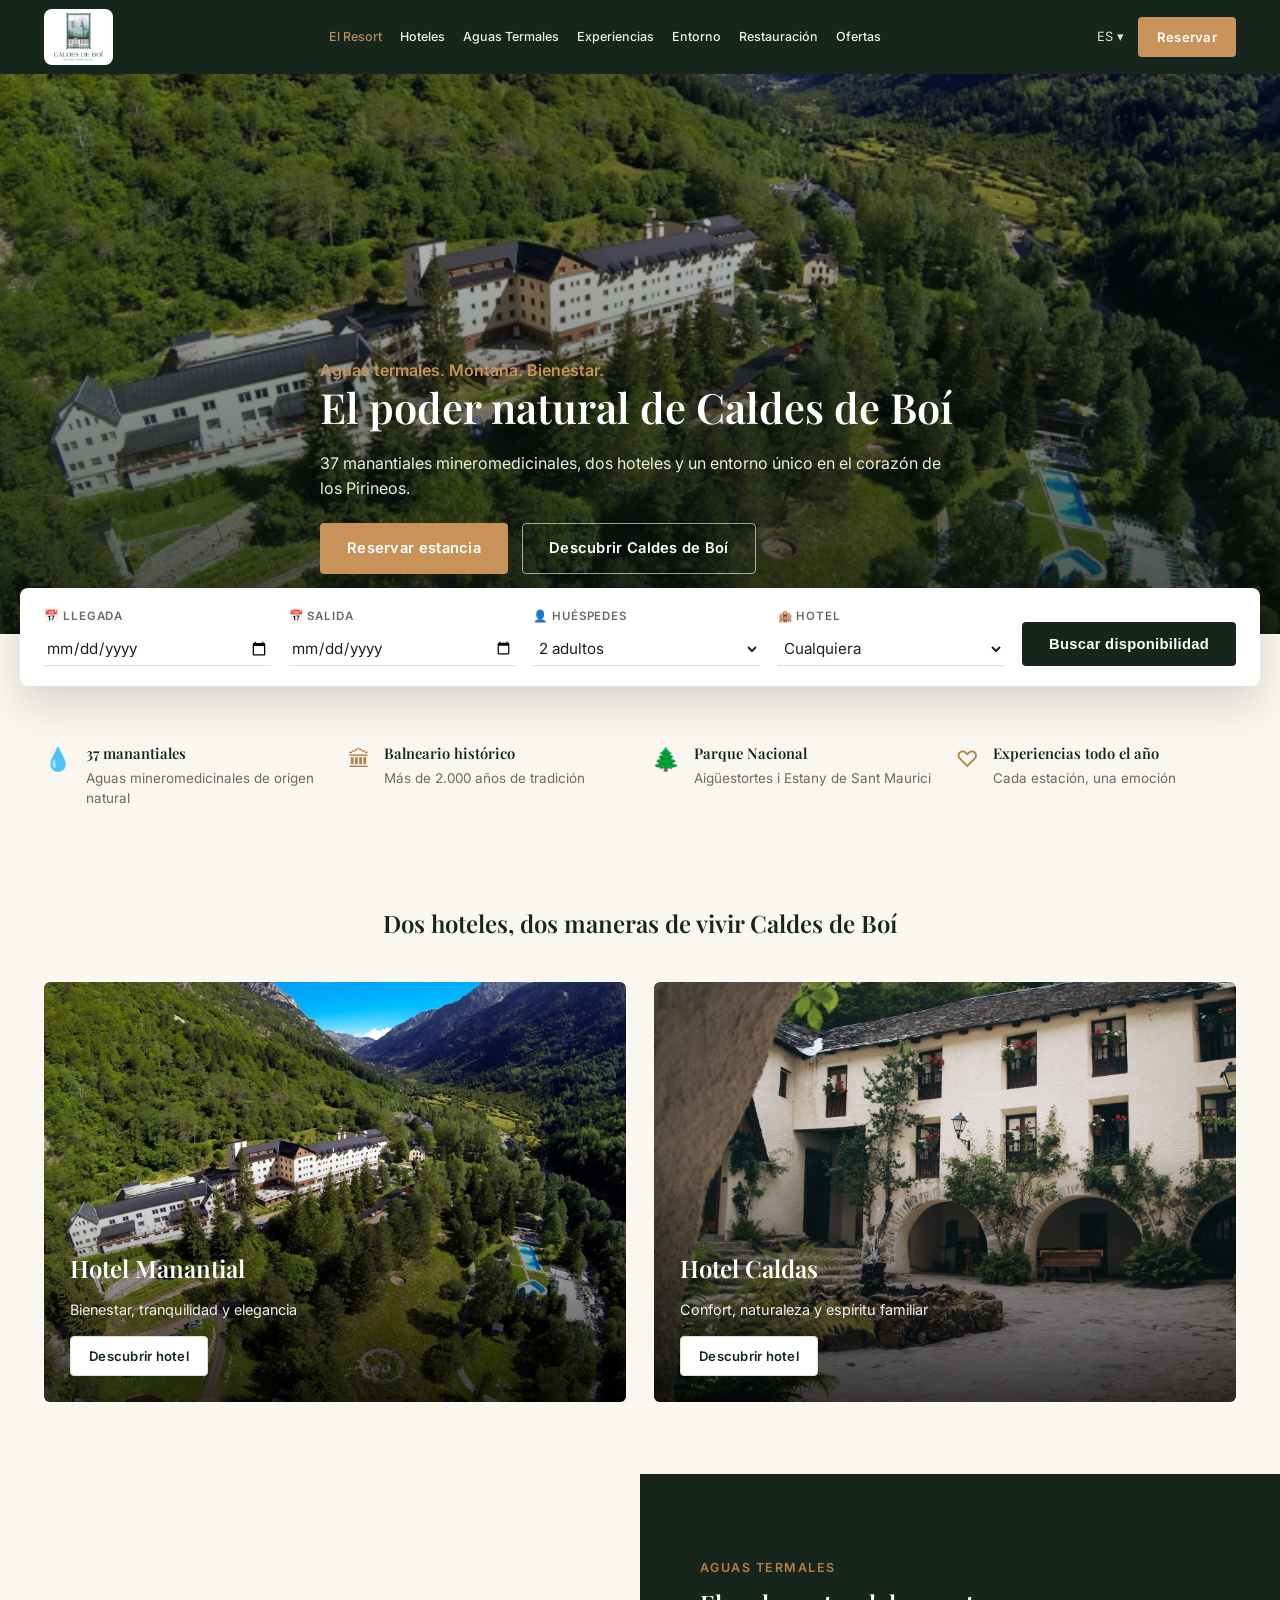
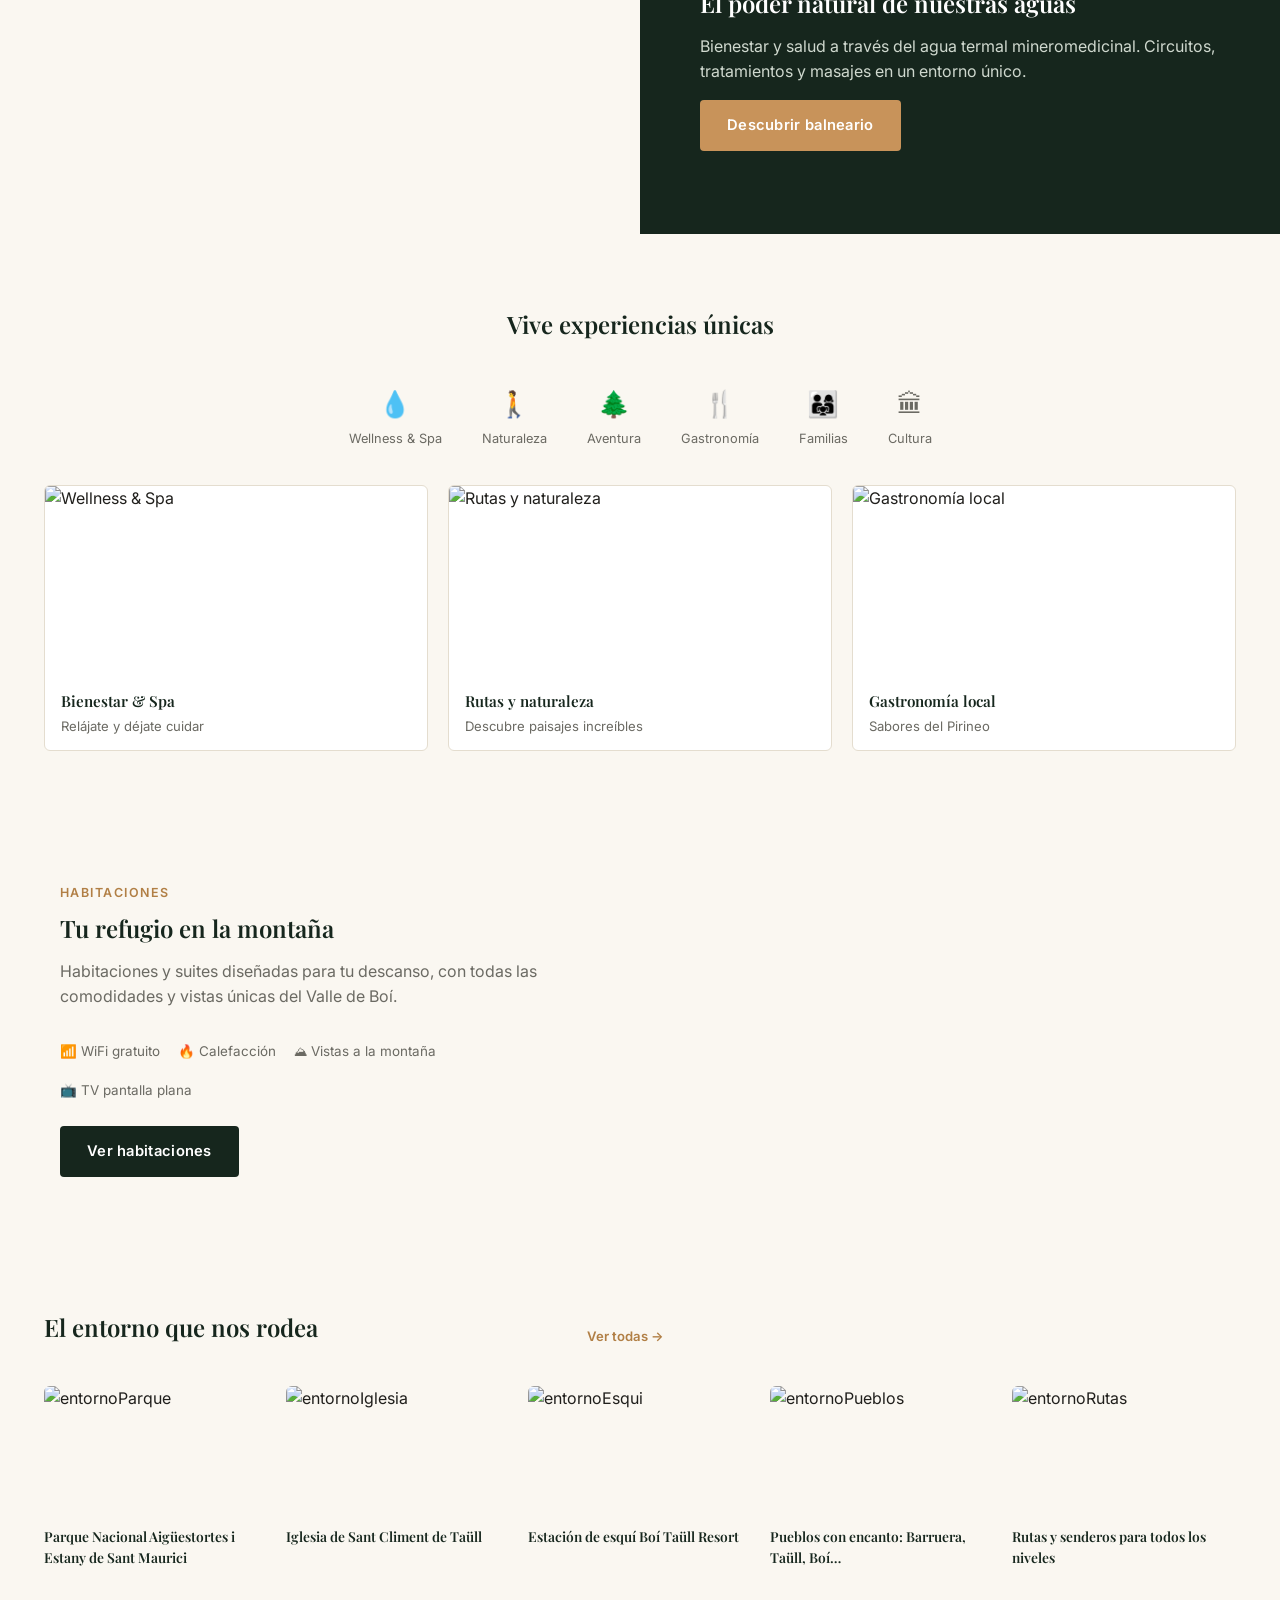
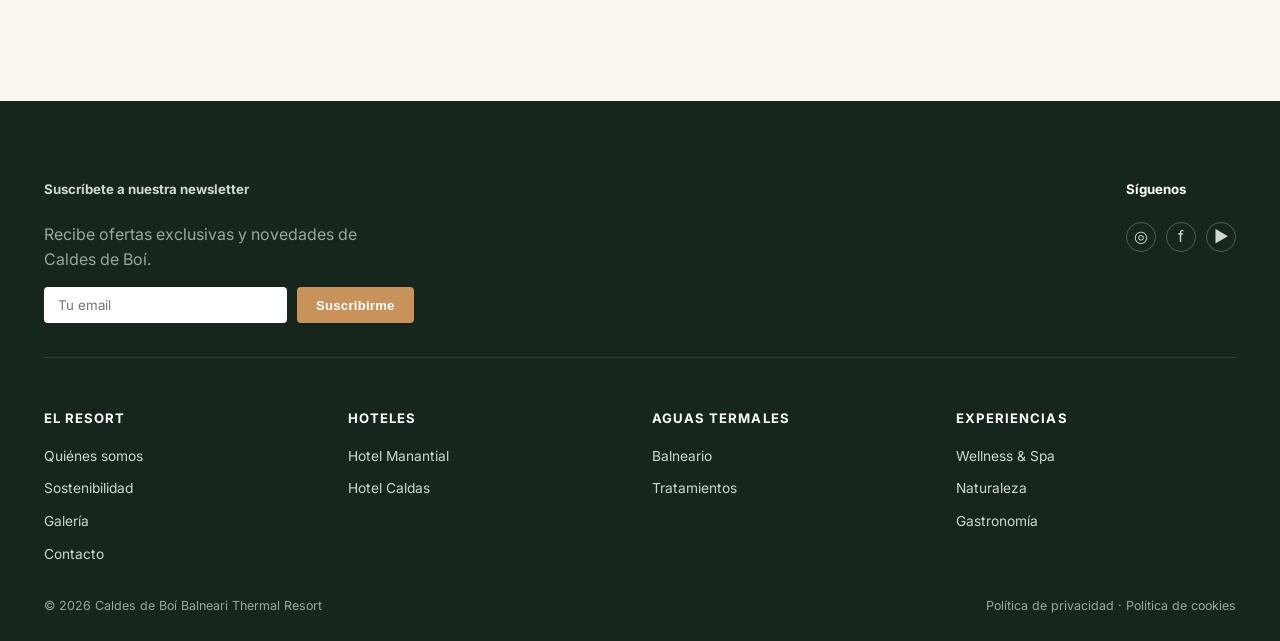
==== index.html @ 14e4ef2e "Prototipo web Caldes de Boi: hoteles, balneario, restauracion, entorno" ====
<!DOCTYPE html>
<html lang="es">
<head>
<meta charset="UTF-8" />
<meta name="viewport" content="width=device-width, initial-scale=1.0" />
<title>Caldes de Boí · Balneari Thermal Resort</title>
<link rel="stylesheet" href="css/style.css" />
</head>
<body data-page="home">

<header class="site-header" id="site-header"></header>

<section class="hero" data-img-key="heroHome">
  <div class="container hero-inner">
    <span class="lede">Aguas termales. Montaña. Bienestar.</span>
    <h1>El poder natural de Caldes de Boí</h1>
    <p class="desc">37 manantiales mineromedicinales, dos hoteles y un entorno único en el corazón de los Pirineos.</p>
    <div class="hero-cta">
      <a href="#" class="btn btn-primary" data-scroll-booking>Reservar estancia</a>
      <a href="index.html#hoteles" class="btn btn-outline">Descubrir Caldes de Boí</a>
    </div>
  </div>
</section>

<form class="booking-widget container">
  <div class="bw-field">
    <label>📅 Llegada</label>
    <input type="date" name="checkin" />
  </div>
  <div class="bw-field">
    <label>📅 Salida</label>
    <input type="date" name="checkout" />
  </div>
  <div class="bw-field">
    <label>👤 Huéspedes</label>
    <select name="guests">
      <option>1 adulto</option>
      <option selected>2 adultos</option>
      <option>2 adultos, 1 niño</option>
      <option>2 adultos, 2 niños</option>
      <option>4 adultos</option>
    </select>
  </div>
  <div class="bw-field">
    <label>🏨 Hotel</label>
    <select name="hotel">
      <option value="any">Cualquiera</option>
      <option value="manantial">Hotel Manantial</option>
      <option value="caldas">Hotel Caldas</option>
    </select>
  </div>
  <div class="bw-submit">
    <button type="submit" class="btn btn-dark">Buscar disponibilidad</button>
  </div>
</form>

<section class="container">
  <div class="feature-strip">
    <div class="feature-item">
      <span class="icon">💧</span>
      <div><h4>37 manantiales</h4><p>Aguas mineromedicinales de origen natural</p></div>
    </div>
    <div class="feature-item">
      <span class="icon">🏛</span>
      <div><h4>Balneario histórico</h4><p>Más de 2.000 años de tradición</p></div>
    </div>
    <div class="feature-item">
      <span class="icon">🌲</span>
      <div><h4>Parque Nacional</h4><p>Aigüestortes i Estany de Sant Maurici</p></div>
    </div>
    <div class="feature-item">
      <span class="icon">♡</span>
      <div><h4>Experiencias todo el año</h4><p>Cada estación, una emoción</p></div>
    </div>
  </div>
</section>

<section class="section" id="hoteles">
  <div class="container">
    <div class="section-head">
      <h2>Dos hoteles, dos maneras de vivir Caldes de Boí</h2>
    </div>
    <div class="grid-2">
      <a href="hotel-manantial.html" class="hotel-card" data-img-key="hotelManantialThumb">
        <div class="body">
          <h3>Hotel Manantial</h3>
          <p>Bienestar, tranquilidad y elegancia</p>
          <span class="btn btn-light btn-sm">Descubrir hotel</span>
        </div>
      </a>
      <a href="hotel-caldas.html" class="hotel-card" data-img-key="hotelCaldasThumb">
        <div class="body">
          <h3>Hotel Caldas</h3>
          <p>Confort, naturaleza y espíritu familiar</p>
          <span class="btn btn-light btn-sm">Descubrir hotel</span>
        </div>
      </a>
    </div>
  </div>
</section>

<section class="split-banner dark">
  <div class="img" data-img-key="spaBanner"></div>
  <div class="copy">
    <span class="eyebrow">Aguas termales</span>
    <h2>El poder natural de nuestras aguas</h2>
    <p>Bienestar y salud a través del agua termal mineromedicinal. Circuitos, tratamientos y masajes en un entorno único.</p>
    <a href="balneario.html" class="btn btn-primary" style="align-self:flex-start;">Descubrir balneario</a>
  </div>
</section>

<section class="section" id="experiencias">
  <div class="container">
    <div class="section-head"><h2>Vive experiencias únicas</h2></div>
    <div class="exp-icons">
      <div class="exp-item"><div class="ic">💧</div>Wellness &amp; Spa</div>
      <div class="exp-item"><div class="ic">🚶</div>Naturaleza</div>
      <div class="exp-item"><div class="ic">🌲</div>Aventura</div>
      <div class="exp-item"><div class="ic">🍴</div>Gastronomía</div>
      <div class="exp-item"><div class="ic">👨‍👩‍👧</div>Familias</div>
      <div class="exp-item"><div class="ic">🏛</div>Cultura</div>
    </div>
    <div class="exp-photos">
      <a class="exp-photo" href="balneario.html">
        <img data-img-key="experienceWellness" alt="Wellness & Spa" />
        <div class="cap"><h4>Bienestar &amp; Spa</h4><p>Relájate y déjate cuidar</p></div>
      </a>
      <a class="exp-photo" href="entorno.html">
        <img data-img-key="experienceNature" alt="Rutas y naturaleza" />
        <div class="cap"><h4>Rutas y naturaleza</h4><p>Descubre paisajes increíbles</p></div>
      </a>
      <a class="exp-photo" href="restauracion.html">
        <img data-img-key="experienceGastronomy" alt="Gastronomía local" />
        <div class="cap"><h4>Gastronomía local</h4><p>Sabores del Pirineo</p></div>
      </a>
    </div>
  </div>
</section>

<section class="split-banner light" style="direction:rtl;">
  <div class="img" data-img-key="roomSuite"></div>
  <div class="copy" style="direction:ltr;">
    <span class="eyebrow">Habitaciones</span>
    <h2>Tu refugio en la montaña</h2>
    <p>Habitaciones y suites diseñadas para tu descanso, con todas las comodidades y vistas únicas del Valle de Boí.</p>
    <div class="room-amenities">
      <span>📶 WiFi gratuito</span>
      <span>🔥 Calefacción</span>
      <span>⛰ Vistas a la montaña</span>
      <span>📺 TV pantalla plana</span>
    </div>
    <a href="hotel-manantial.html" class="btn btn-dark" style="align-self:flex-start;">Ver habitaciones</a>
  </div>
</section>

<section class="section">
  <div class="container">
    <div class="section-head left" style="display:flex;justify-content:space-between;align-items:flex-end;">
      <h2 style="margin:0;">El entorno que nos rodea</h2>
      <a href="entorno.html" style="font-size:.82rem;font-weight:600;color:var(--amber-dark);">Ver todas &rarr;</a>
    </div>
    <div class="entorno-grid">
      <a class="entorno-item" href="entorno.html#parque-nacional">
        <img data-img-key="entornoParque" alt="" />
        <h4>Parque Nacional Aigüestortes i Estany de Sant Maurici</h4>
      </a>
      <a class="entorno-item" href="entorno.html#iglesia-taull">
        <img data-img-key="entornoIglesia" alt="" />
        <h4>Iglesia de Sant Climent de Taüll</h4>
      </a>
      <a class="entorno-item" href="entorno.html#boi-taull-resort">
        <img data-img-key="entornoEsqui" alt="" />
        <h4>Estación de esquí Boí Taüll Resort</h4>
      </a>
      <a class="entorno-item" href="entorno.html#pueblos-con-encanto">
        <img data-img-key="entornoPueblos" alt="" />
        <h4>Pueblos con encanto: Barruera, Taüll, Boí…</h4>
      </a>
      <a class="entorno-item" href="entorno.html#rutas-senderos">
        <img data-img-key="entornoRutas" alt="" />
        <h4>Rutas y senderos para todos los niveles</h4>
      </a>
    </div>
  </div>
</section>

<footer class="site-footer" id="site-footer"></footer>

<script src="js/config.js"></script>
<script src="js/main.js"></script>
</body>
</html>
---- css/style.css ----
@import url('https://fonts.googleapis.com/css2?family=Playfair+Display:wght@500;600;700&family=Inter:wght@400;500;600&display=swap');

:root {
  --green-dark: #16261d;
  --green: #1f3b2c;
  --green-soft: #2c4a37;
  --cream: #f4efe6;
  --cream-soft: #faf7f1;
  --white: #ffffff;
  --amber: #c8935a;
  --amber-dark: #b17f45;
  --text: #201f1c;
  --text-light: #6b6a63;
  --border: #e4ddcf;
  --radius: 4px;
  --maxw: 1240px;
  font-size: 16px;
}

* { box-sizing: border-box; }
html, body { margin: 0; padding: 0; }
body {
  font-family: 'Inter', sans-serif;
  color: var(--text);
  background: var(--cream-soft);
  line-height: 1.55;
}
h1, h2, h3, h4 {
  font-family: 'Playfair Display', serif;
  font-weight: 600;
  margin: 0 0 .5em;
  color: var(--green-dark);
}
p { margin: 0 0 1em; color: var(--text-light); }
a { color: inherit; text-decoration: none; }
img { max-width: 100%; display: block; }
.container { max-width: var(--maxw); margin: 0 auto; padding: 0 24px; }
.section { padding: 72px 0; }
.section-tight { padding: 48px 0; }
.eyebrow {
  text-transform: uppercase;
  letter-spacing: .12em;
  font-size: .78rem;
  font-weight: 600;
  color: var(--amber-dark);
  margin-bottom: .6em;
  display: block;
}
.center { text-align: center; }

/* Buttons */
.btn {
  display: inline-flex;
  align-items: center;
  justify-content: center;
  gap: 8px;
  padding: 13px 26px;
  border-radius: var(--radius);
  font-weight: 600;
  font-size: .92rem;
  border: 1px solid transparent;
  cursor: pointer;
  transition: background .15s ease, color .15s ease, border-color .15s ease;
  letter-spacing: .02em;
}
.btn-primary { background: var(--amber); color: var(--white); }
.btn-primary:hover { background: var(--amber-dark); }
.btn-outline { background: transparent; border-color: rgba(255,255,255,.6); color: var(--white); }
.btn-outline:hover { background: rgba(255,255,255,.12); }
.btn-dark { background: var(--green-dark); color: var(--white); }
.btn-dark:hover { background: var(--green); }
.btn-light { background: var(--white); color: var(--green-dark); border-color: var(--border); }
.btn-light:hover { background: var(--cream); }
.btn-sm { padding: 9px 18px; font-size: .82rem; }

/* Header */
.site-header {
  background: var(--green-dark);
  color: var(--white);
  position: sticky;
  top: 0;
  z-index: 50;
}
.site-header .container {
  display: flex;
  align-items: center;
  justify-content: space-between;
  height: 74px;
}
.brand { display: flex; align-items: center; }
.brand-logo {
  height: 56px; width: auto; display: block;
  background: var(--white); border-radius: 8px; padding: 4px 10px;
}
.main-nav { display: flex; gap: 18px; align-items: center; }
.main-nav a { font-size: .78rem; font-weight: 500; opacity: .92; white-space: nowrap; }
.main-nav a:hover { opacity: 1; }
.nav-lang { display: flex; align-items: center; gap: 4px; font-size: .8rem; opacity: .85; white-space: nowrap; }
.header-actions { display: flex; align-items: center; gap: 14px; }
.nav-toggle { display: none; background: none; border: none; color: var(--white); font-size: 1.4rem; cursor: pointer; }

/* Hero */
.hero {
  position: relative;
  min-height: 560px;
  display: flex;
  align-items: flex-end;
  color: var(--white);
  background-size: cover;
  background-position: center;
}
.hero::after {
  content: "";
  position: absolute; inset: 0;
  background: linear-gradient(180deg, rgba(10,20,14,.15) 0%, rgba(10,20,14,.75) 100%);
}
.hero-video-el { position: absolute; inset: 0; width: 100%; height: 100%; object-fit: cover; }
.hero-inner { position: relative; z-index: 1; padding: 60px 0; max-width: 640px; }
.hero h1 { color: var(--white); font-size: 2.6rem; line-height: 1.15; }
.hero .lede { color: var(--amber); font-weight: 600; margin-bottom: .5em; }
.hero .desc { color: #eee9de; }
.hero-cta { display: flex; gap: 14px; margin-top: 1.4em; flex-wrap: wrap; }

/* Booking widget */
.booking-widget {
  position: relative;
  z-index: 2;
  max-width: var(--maxw);
  margin: -46px auto 0;
  background: var(--white);
  border-radius: 8px;
  box-shadow: 0 18px 40px rgba(0,0,0,.14);
  padding: 20px 24px;
  display: flex;
  gap: 18px;
  flex-wrap: wrap;
  align-items: flex-end;
}
.bw-field { flex: 1 1 150px; min-width: 140px; }
.bw-field label {
  display: flex; align-items: center; gap: 6px;
  font-size: .72rem; text-transform: uppercase; letter-spacing: .08em;
  color: var(--text-light); margin-bottom: 6px; font-weight: 600;
}
.bw-field select, .bw-field input {
  width: 100%; border: none; border-bottom: 1px solid var(--border);
  padding: 6px 2px; font-family: inherit; font-size: .95rem; background: transparent;
  color: var(--text);
}
.bw-field select:focus, .bw-field input:focus { outline: none; border-color: var(--amber); }
.bw-submit { flex: 0 0 auto; }

/* Feature strip */
.feature-strip {
  display: grid; grid-template-columns: repeat(4, 1fr); gap: 24px;
  padding: 56px 0 24px;
}
.feature-item { display: flex; gap: 14px; align-items: flex-start; }
.feature-item .icon { font-size: 1.4rem; color: var(--amber-dark); flex: none; }
.feature-item h4 { font-size: .92rem; margin-bottom: .2em; }
.feature-item p { font-size: .84rem; margin: 0; }

/* Section heading */
.section-head { max-width: 620px; margin: 0 auto 40px; text-align: center; }
.section-head.left { text-align: left; margin: 0 0 40px; }

/* Card grid generic */
.grid-2 { display: grid; grid-template-columns: repeat(2, 1fr); gap: 28px; }
.grid-3 { display: grid; grid-template-columns: repeat(3, 1fr); gap: 24px; }
.grid-5 { display: grid; grid-template-columns: repeat(5, 1fr); gap: 20px; }

/* Hotel card */
.hotel-card {
  position: relative; border-radius: 6px; overflow: hidden; height: 420px;
  color: var(--white); display: flex; flex-direction: column; justify-content: flex-end;
  background-size: cover; background-position: center;
}
.hotel-card::after { content:""; position:absolute; inset:0; background: linear-gradient(180deg, rgba(0,0,0,0) 40%, rgba(0,0,0,.75) 100%); }
.hotel-card .body { position: relative; z-index: 1; padding: 26px; }
.hotel-card h3 { color: var(--white); font-size: 1.5rem; }
.hotel-card p { color: #eee; font-size: .9rem; }

/* Split banner (spa / rooms) */
.split-banner { display: grid; grid-template-columns: 1fr 1fr; align-items: stretch; }
.split-banner .img { background-size: cover; background-position: center; min-height: 360px; }
.split-banner .copy { padding: 60px; display: flex; flex-direction: column; justify-content: center; }
.split-banner.dark .copy { background: var(--green-dark); color: var(--white); }
.split-banner.dark .copy h2, .split-banner.dark .copy p { color: var(--white); }
.split-banner.dark .copy p { color: #cfd8ce; }
.split-banner.dark .amenities { display: flex; flex-wrap: wrap; gap: 14px 22px; margin: 1.2em 0; padding: 0; list-style: none; }
.split-banner.dark .amenities li { font-size: .84rem; color: #e6ebe3; }
.split-banner.light .copy { background: var(--cream-soft); }

/* Experiences */
.exp-icons { display: flex; justify-content: center; gap: 40px; margin-bottom: 36px; flex-wrap: wrap; }
.exp-icons .exp-item { text-align: center; font-size: .8rem; color: var(--text-light); }
.exp-icons .exp-item .ic { font-size: 1.6rem; margin-bottom: 6px; }
.exp-photos { display: grid; grid-template-columns: repeat(3, 1fr); gap: 20px; }
.exp-photo { border-radius: 6px; overflow: hidden; background: var(--white); border: 1px solid var(--border); }
.exp-photo img { height: 190px; width: 100%; object-fit: cover; }
.exp-photo .cap { padding: 14px 16px; }
.exp-photo .cap h4 { font-size: .95rem; margin-bottom: .15em; }
.exp-photo .cap p { font-size: .82rem; margin: 0; }

/* Entorno grid on home */
.entorno-grid { display: grid; grid-template-columns: repeat(5, 1fr); gap: 18px; }
.entorno-item img { height: 130px; width: 100%; object-fit: cover; border-radius: 6px; margin-bottom: 10px; }
.entorno-item h4 { font-size: .86rem; margin: 0; }

/* Footer */
.site-footer { background: var(--green-dark); color: #cfd8ce; padding: 56px 0 26px; margin-top: 60px; }
.footer-top { display: flex; justify-content: space-between; gap: 40px; flex-wrap: wrap; padding-bottom: 34px; border-bottom: 1px solid rgba(255,255,255,.12); margin-bottom: 28px; }
.footer-newsletter form { display: flex; gap: 10px; margin-top: 12px; }
.footer-newsletter input { padding: 10px 14px; border: none; border-radius: var(--radius); min-width: 220px; font-family: inherit; }
.footer-cols { display: grid; grid-template-columns: repeat(4, 1fr); gap: 24px; margin-bottom: 30px; }
.footer-cols h5 { color: var(--white); font-size: .82rem; text-transform: uppercase; letter-spacing: .08em; margin-bottom: 14px; }
.footer-cols ul { list-style: none; margin: 0; padding: 0; display: flex; flex-direction: column; gap: 8px; }
.footer-cols a { font-size: .86rem; color: #cfd8ce; }
.footer-cols a:hover { color: var(--white); }
.footer-bottom { display: flex; justify-content: space-between; font-size: .78rem; color: #9aa79a; flex-wrap: wrap; gap: 10px; }
.social { display: flex; gap: 10px; }
.social a { width: 30px; height: 30px; border: 1px solid rgba(255,255,255,.25); border-radius: 50%; display: flex; align-items: center; justify-content: center; }

/* Inner page hero (smaller) */
.page-hero { min-height: 320px; }
.page-hero h1 { font-size: 2.2rem; }
.breadcrumb { position: relative; z-index: 1; font-size: .8rem; color: #e5e0d3; margin-bottom: 14px; }
.breadcrumb a { text-decoration: underline; }

/* Lists: spa services, restaurants, entorno detail */
.category-block { margin-bottom: 40px; }
.category-block h3 { font-size: 1.05rem; color: var(--amber-dark); border-bottom: 1px solid var(--border); padding-bottom: 10px; margin-bottom: 18px; }
.service-row { display: flex; justify-content: space-between; gap: 20px; padding: 16px 0; border-bottom: 1px dashed var(--border); }
.service-row:last-child { border-bottom: none; }
.service-row .name { font-weight: 600; color: var(--text); }
.service-row .desc { font-size: .86rem; margin: 4px 0 0; max-width: 520px; }
.service-row .duration { flex: none; color: var(--amber-dark); font-weight: 600; font-size: .85rem; white-space: nowrap; }

.restaurant-card { border: 1px solid var(--border); border-radius: 6px; overflow: hidden; background: var(--white); display: flex; flex-direction: column; }
.restaurant-card img { height: 200px; width: 100%; object-fit: cover; }
.restaurant-card .body { padding: 20px; flex: 1; display: flex; flex-direction: column; }
.restaurant-card h3 { font-size: 1.15rem; }
.restaurant-card .tag { font-size: .78rem; color: var(--amber-dark); font-weight: 600; text-transform: uppercase; letter-spacing: .04em; margin-bottom: 8px; }
.restaurant-card .btn { margin-top: auto; align-self: flex-start; }

.menu-section { margin-bottom: 34px; }
.menu-section h3 { border-bottom: 2px solid var(--amber); display: inline-block; padding-bottom: 6px; }
.menu-item { display: flex; justify-content: space-between; gap: 16px; padding: 10px 0; border-bottom: 1px dotted var(--border); }
.menu-item:last-child { border-bottom: none; }
.menu-item .price { color: var(--amber-dark); font-weight: 600; white-space: nowrap; }

.entorno-detail { display: grid; grid-template-columns: 320px 1fr; gap: 26px; align-items: start; background: var(--white); border: 1px solid var(--border); border-radius: 6px; overflow: hidden; margin-bottom: 22px; }
.entorno-detail img { height: 100%; min-height: 200px; object-fit: cover; }
.entorno-detail .body { padding: 22px 22px 22px 0; }

/* Booking modal (simulación motor de reservas) */
.modal-overlay { position: fixed; inset: 0; background: rgba(15,20,15,.55); display: none; align-items: center; justify-content: center; z-index: 200; padding: 20px; }
.modal-overlay.open { display: flex; }
.modal-box { background: var(--white); border-radius: 8px; max-width: 480px; width: 100%; padding: 30px; }
.modal-box h3 { margin-bottom: .3em; }
.modal-box .row { display: flex; justify-content: space-between; font-size: .86rem; padding: 8px 0; border-bottom: 1px dashed var(--border); }
.modal-box .url-box { background: var(--cream); padding: 10px 12px; font-size: .74rem; border-radius: 4px; word-break: break-all; margin: 14px 0; color: var(--text-light); }
.modal-box .modal-actions { display: flex; justify-content: flex-end; gap: 10px; margin-top: 16px; }

/* Rooms */
.room-amenities { display: flex; flex-wrap: wrap; gap: 18px; margin: 1em 0 1.6em; }
.room-amenities span { font-size: .84rem; color: var(--text-light); }

@media (max-width: 1040px) {
  .main-nav { display: none; }
  .nav-toggle { display: block; }
}
@media (max-width: 900px) {
  .feature-strip { grid-template-columns: repeat(2, 1fr); }
  .grid-2, .grid-3, .entorno-grid, .exp-photos, .footer-cols { grid-template-columns: repeat(2, 1fr); }
  .entorno-grid { grid-template-columns: repeat(2, 1fr); }
  .split-banner { grid-template-columns: 1fr; }
  .split-banner .copy { padding: 36px 24px; }
  .entorno-detail { grid-template-columns: 1fr; }
  .entorno-detail img { min-height: 180px; }
}
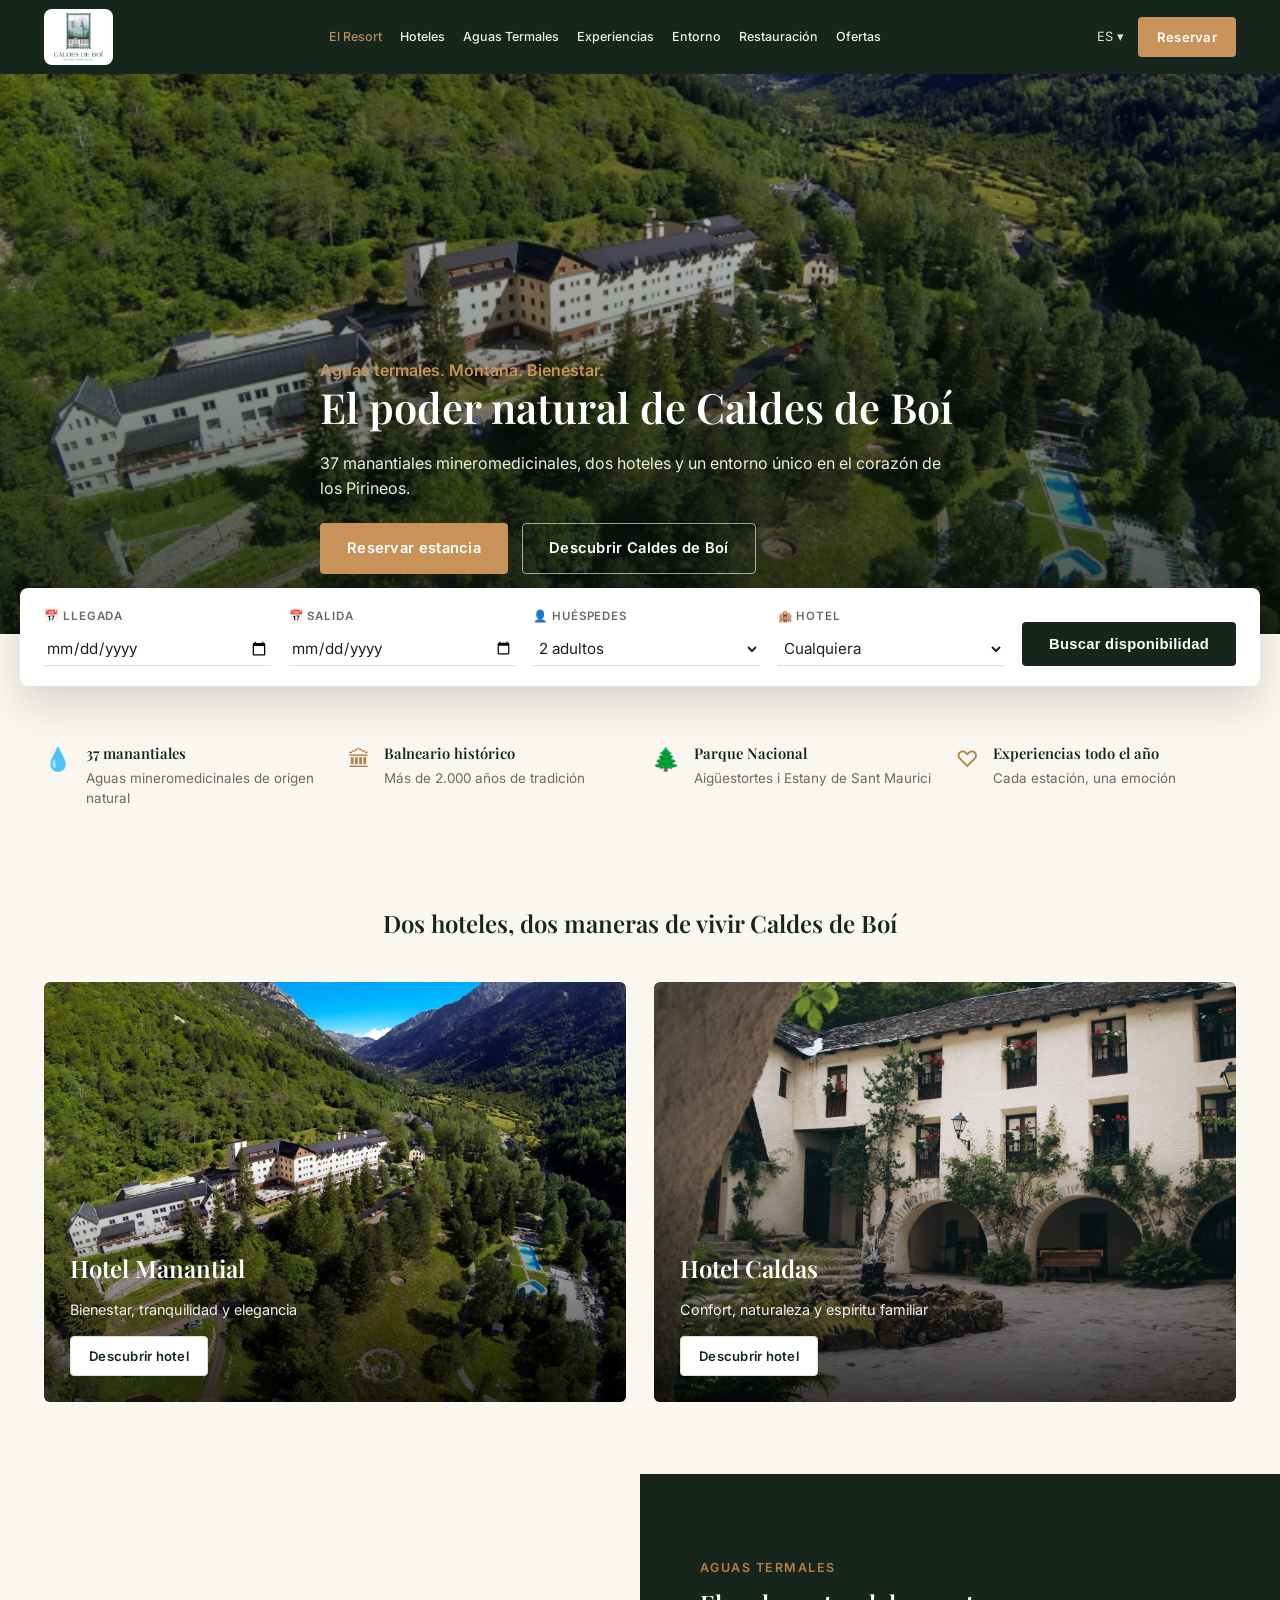
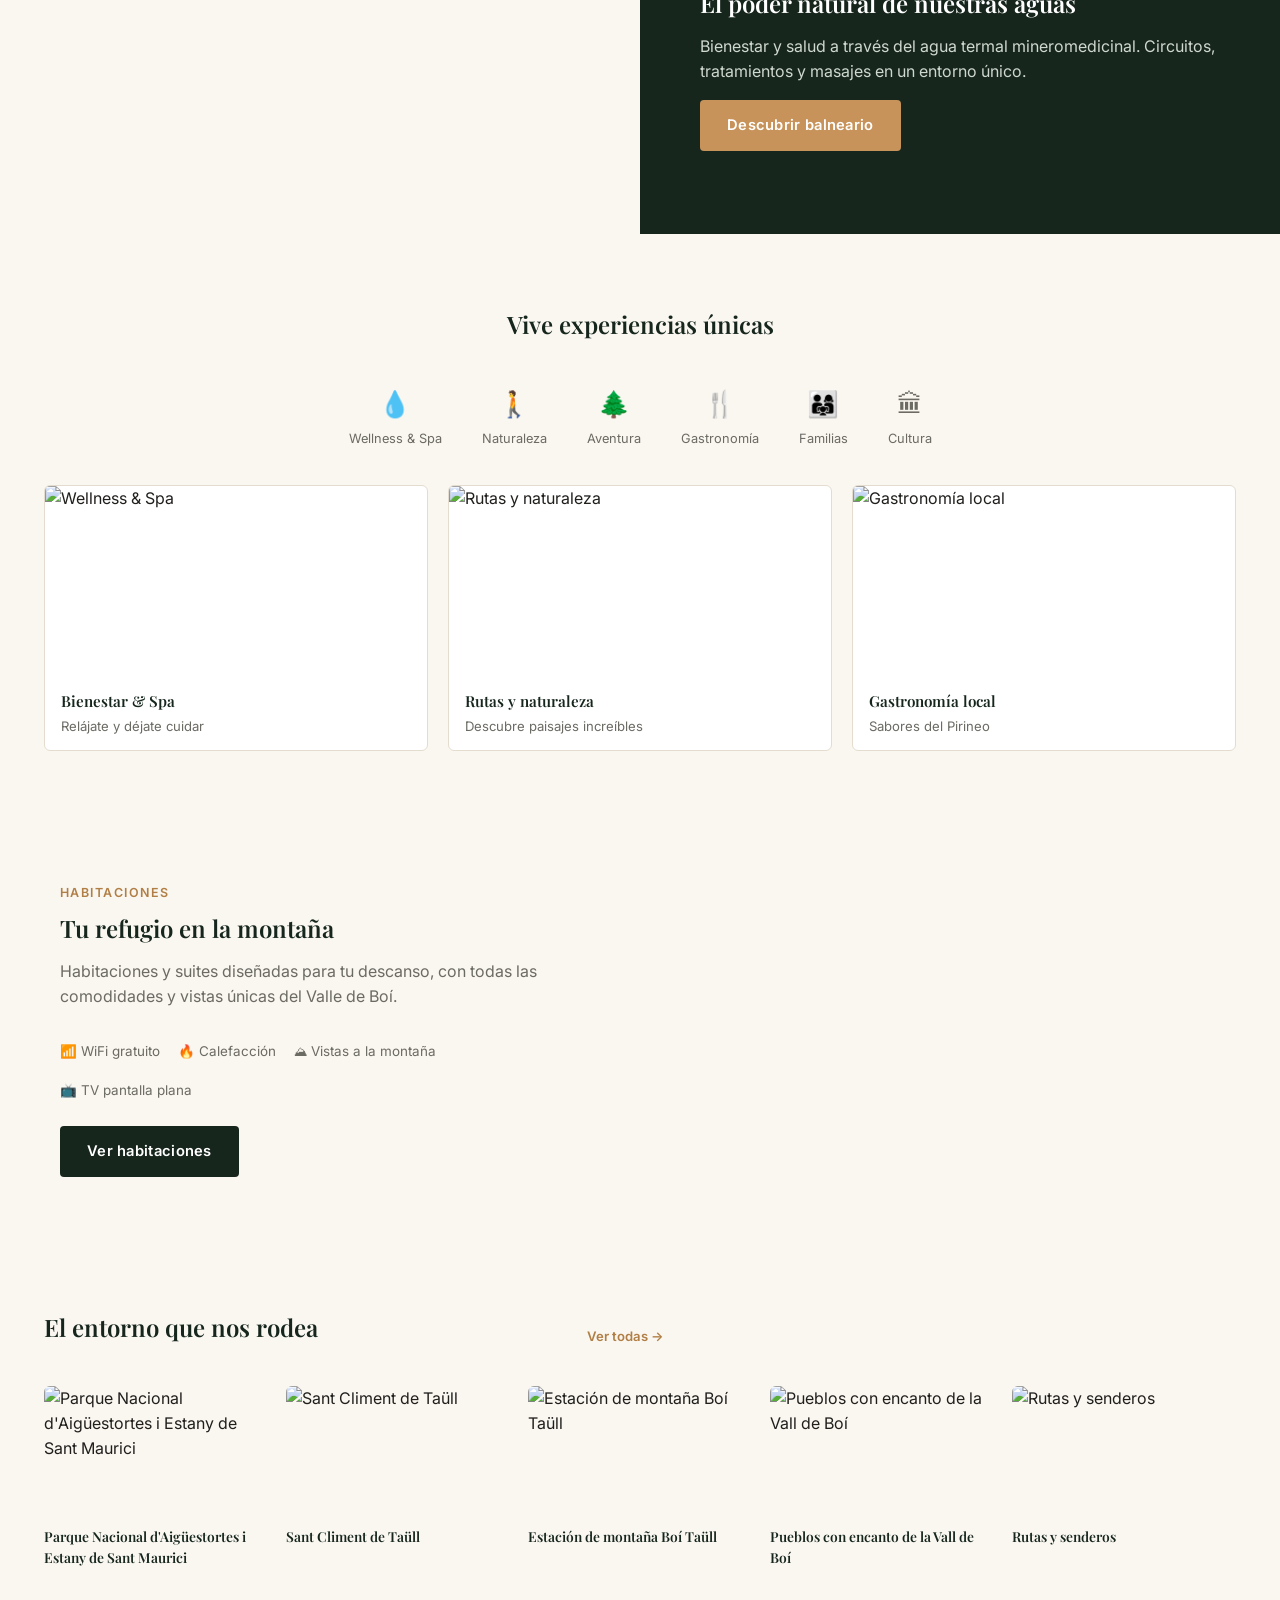
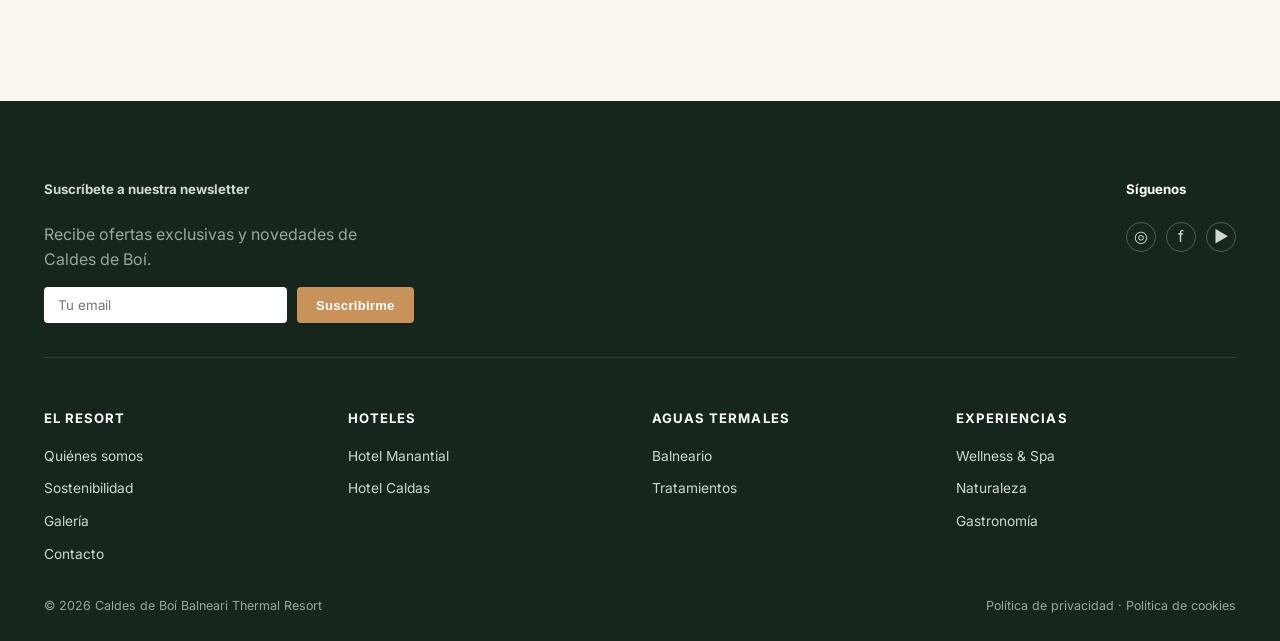
==== commit 5c39eb1d: "Actualiza entorno: nombres, descripciones y enlaces oficiales reales" ====
--- a/index.html
+++ b/index.html
@@ -159,28 +159,7 @@
       <h2 style="margin:0;">El entorno que nos rodea</h2>
       <a href="entorno.html" style="font-size:.82rem;font-weight:600;color:var(--amber-dark);">Ver todas &rarr;</a>
     </div>
-    <div class="entorno-grid">
-      <a class="entorno-item" href="entorno.html#parque-nacional">
-        <img data-img-key="entornoParque" alt="" />
-        <h4>Parque Nacional Aigüestortes i Estany de Sant Maurici</h4>
-      </a>
-      <a class="entorno-item" href="entorno.html#iglesia-taull">
-        <img data-img-key="entornoIglesia" alt="" />
-        <h4>Iglesia de Sant Climent de Taüll</h4>
-      </a>
-      <a class="entorno-item" href="entorno.html#boi-taull-resort">
-        <img data-img-key="entornoEsqui" alt="" />
-        <h4>Estación de esquí Boí Taüll Resort</h4>
-      </a>
-      <a class="entorno-item" href="entorno.html#pueblos-con-encanto">
-        <img data-img-key="entornoPueblos" alt="" />
-        <h4>Pueblos con encanto: Barruera, Taüll, Boí…</h4>
-      </a>
-      <a class="entorno-item" href="entorno.html#rutas-senderos">
-        <img data-img-key="entornoRutas" alt="" />
-        <h4>Rutas y senderos para todos los niveles</h4>
-      </a>
-    </div>
+    <div class="entorno-grid" id="entorno-grid-home"></div>
   </div>
 </section>
 
@@ -188,5 +167,17 @@
 
 <script src="js/config.js"></script>
 <script src="js/main.js"></script>
+<script>
+  document.addEventListener("DOMContentLoaded", () => {
+    document.getElementById("entorno-grid-home").innerHTML = ENTORNO_ITEMS.map(
+      (item) => `
+      <a class="entorno-item" href="entorno.html#${item.slug}">
+        <img data-img-key="${item.image}" alt="${item.name}" />
+        <h4>${item.name}</h4>
+      </a>`
+    ).join("");
+    applyImages();
+  });
+</script>
 </body>
 </html>
--- a/css/style.css
+++ b/css/style.css
@@ -166,7 +166,7 @@
 
 /* Card grid generic */
 .grid-2 { display: grid; grid-template-columns: repeat(2, 1fr); gap: 28px; }
-.grid-3 { display: grid; grid-template-columns: repeat(3, 1fr); gap: 24px; }
+.grid-3 { display: grid; grid-template-columns: repeat(auto-fit, minmax(260px, 1fr)); gap: 24px; }
 .grid-5 { display: grid; grid-template-columns: repeat(5, 1fr); gap: 20px; }
 
 /* Hotel card */
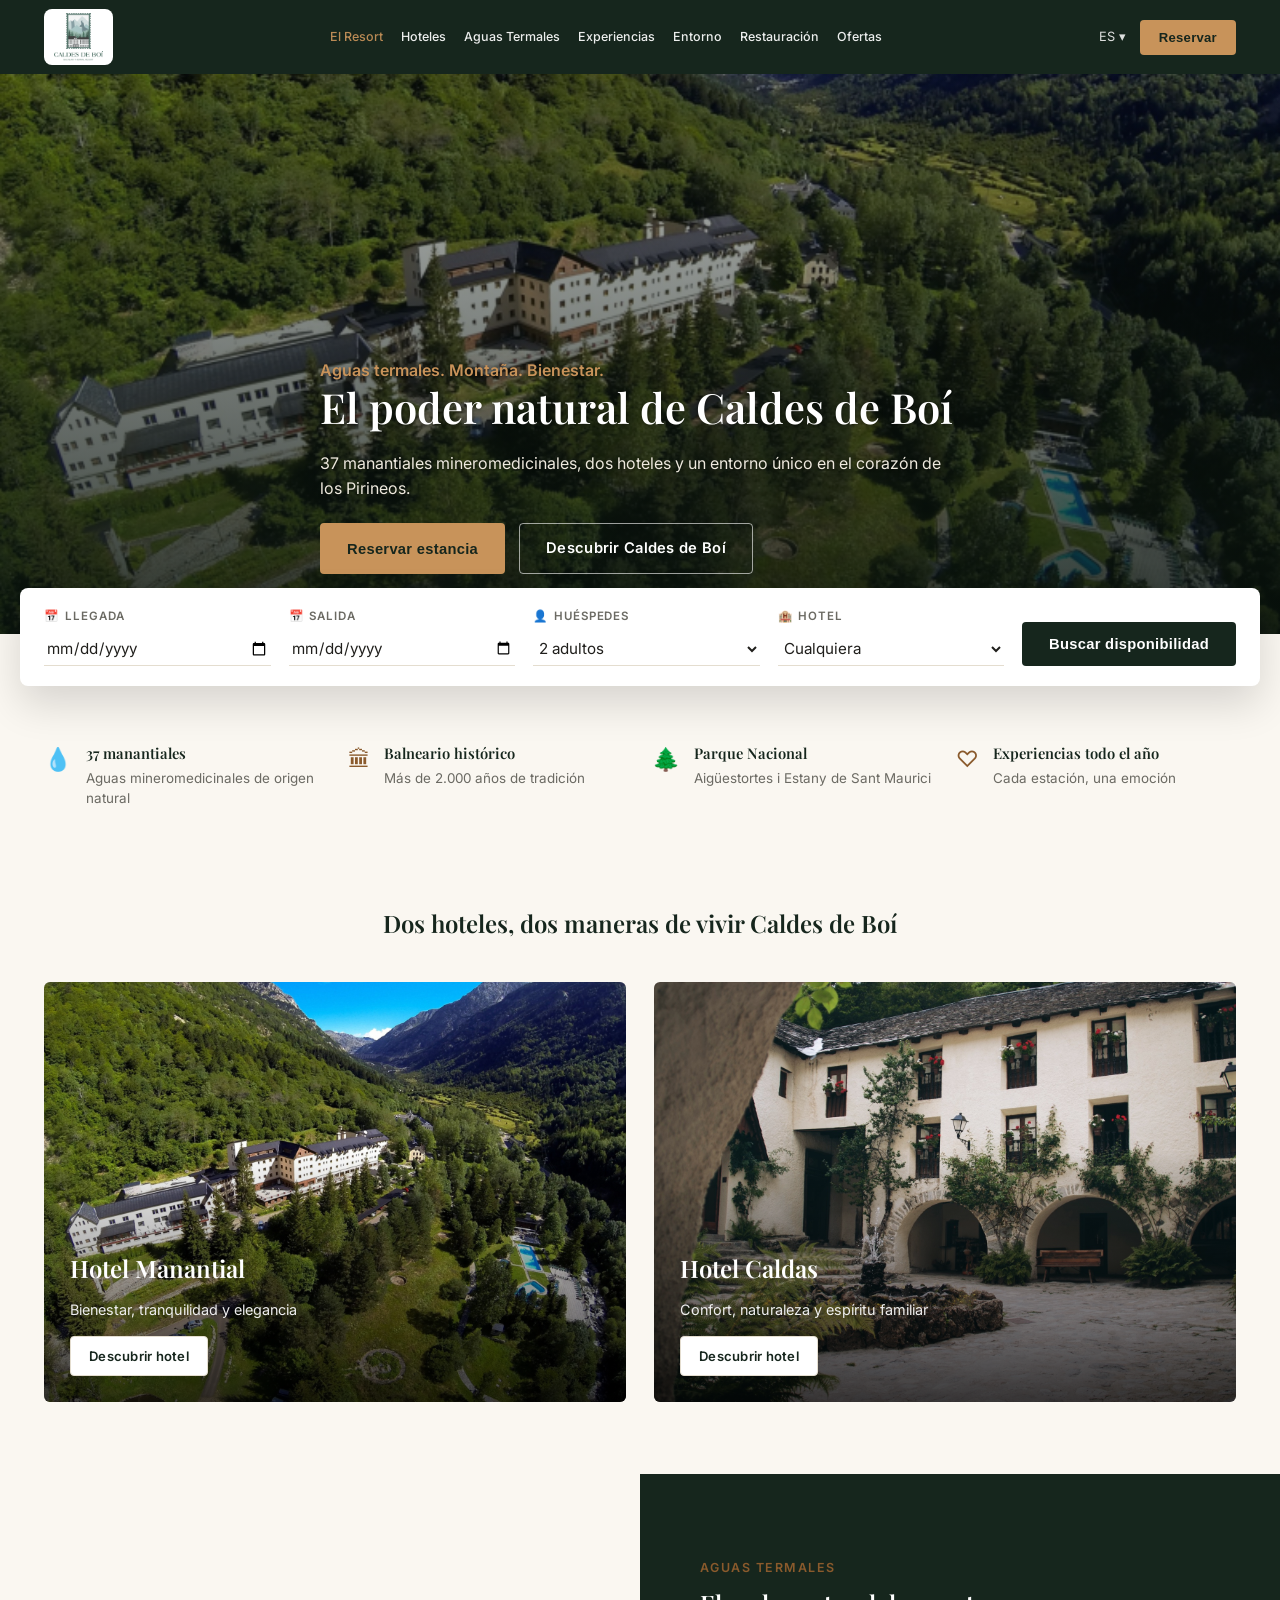
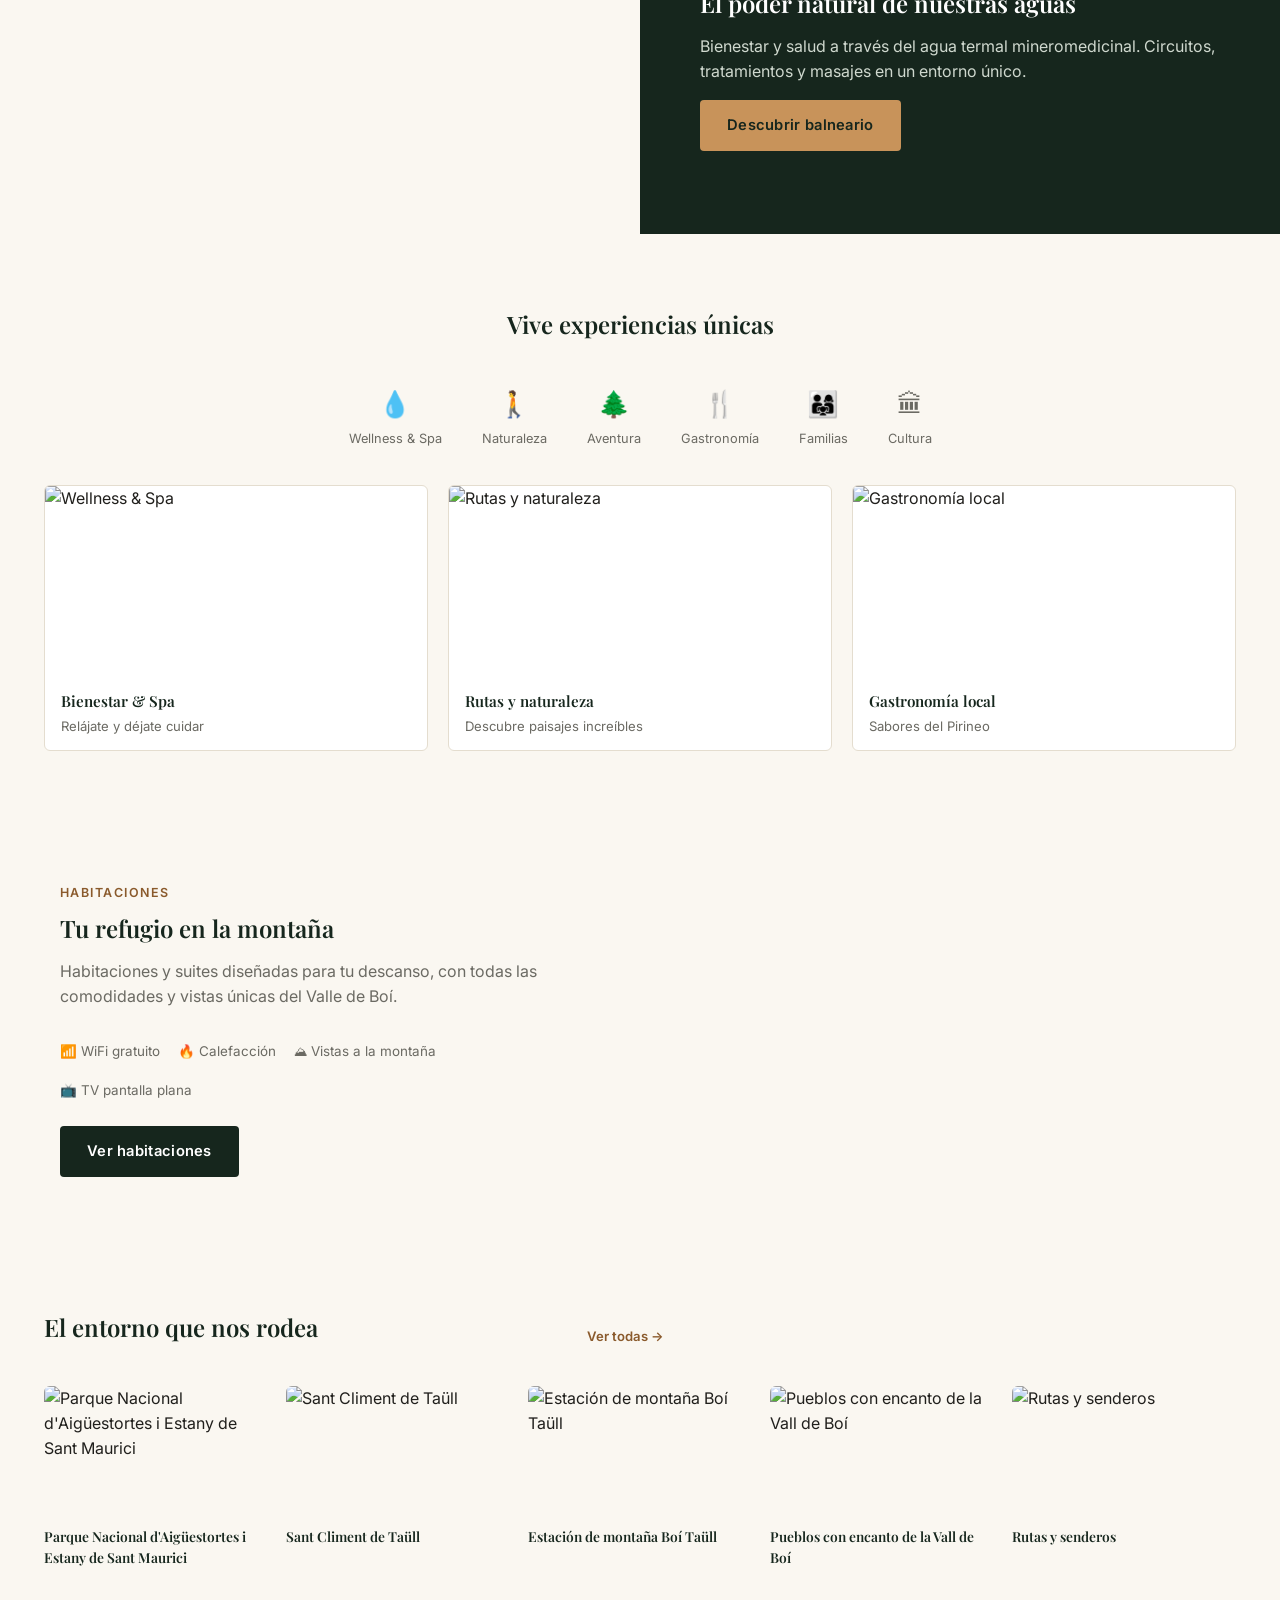
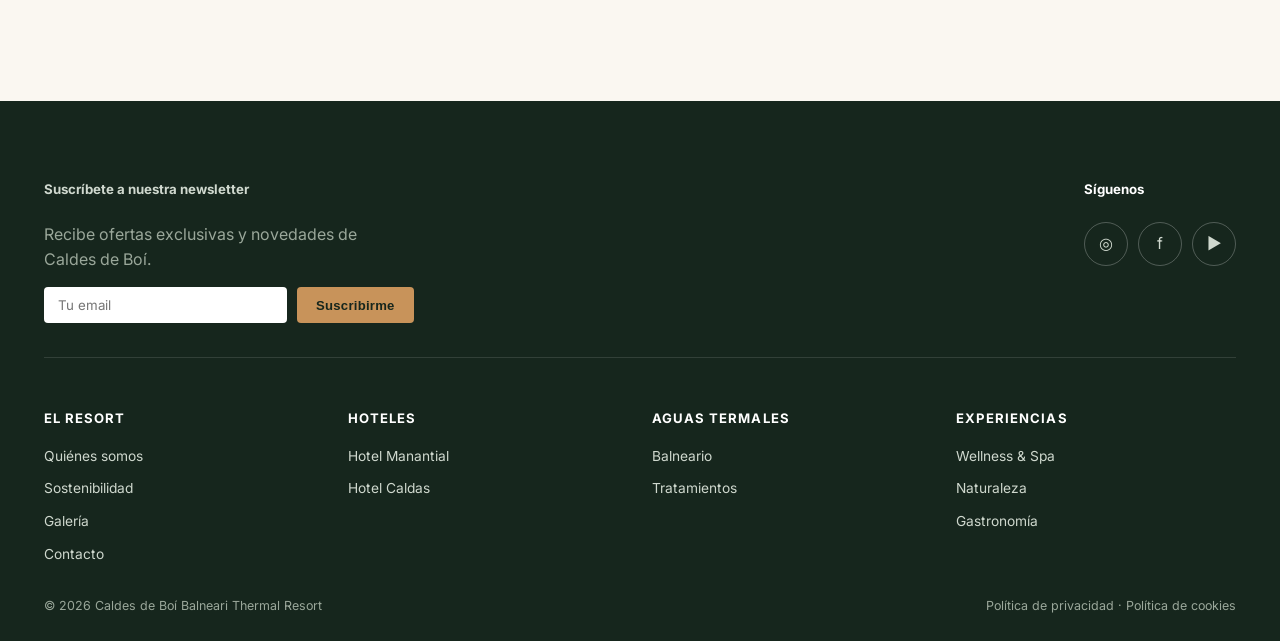
==== commit 32da53d8: "Auditoria de accesibilidad WCAG 2.1 AA: contraste, foco, landmarks, labels y modal accesible" ====
--- a/index.html
+++ b/index.html
@@ -8,7 +8,11 @@
 </head>
 <body data-page="home">
 
+<a href="#main" class="skip-link">Saltar al contenido</a>
+
 <header class="site-header" id="site-header"></header>
+
+<main id="main">
 
 <section class="hero" data-img-key="heroHome">
   <div class="container hero-inner">
@@ -16,24 +20,24 @@
     <h1>El poder natural de Caldes de Boí</h1>
     <p class="desc">37 manantiales mineromedicinales, dos hoteles y un entorno único en el corazón de los Pirineos.</p>
     <div class="hero-cta">
-      <a href="#" class="btn btn-primary" data-scroll-booking>Reservar estancia</a>
+      <button type="button" class="btn btn-primary" data-scroll-booking>Reservar estancia</button>
       <a href="index.html#hoteles" class="btn btn-outline">Descubrir Caldes de Boí</a>
     </div>
   </div>
 </section>
 
-<form class="booking-widget container">
+<form class="booking-widget container" aria-label="Buscador de disponibilidad">
   <div class="bw-field">
-    <label>📅 Llegada</label>
-    <input type="date" name="checkin" />
+    <label for="home-checkin"><span aria-hidden="true">📅</span> Llegada</label>
+    <input type="date" id="home-checkin" name="checkin" />
   </div>
   <div class="bw-field">
-    <label>📅 Salida</label>
-    <input type="date" name="checkout" />
+    <label for="home-checkout"><span aria-hidden="true">📅</span> Salida</label>
+    <input type="date" id="home-checkout" name="checkout" />
   </div>
   <div class="bw-field">
-    <label>👤 Huéspedes</label>
-    <select name="guests">
+    <label for="home-guests"><span aria-hidden="true">👤</span> Huéspedes</label>
+    <select id="home-guests" name="guests">
       <option>1 adulto</option>
       <option selected>2 adultos</option>
       <option>2 adultos, 1 niño</option>
@@ -42,8 +46,8 @@
     </select>
   </div>
   <div class="bw-field">
-    <label>🏨 Hotel</label>
-    <select name="hotel">
+    <label for="home-hotel"><span aria-hidden="true">🏨</span> Hotel</label>
+    <select id="home-hotel" name="hotel">
       <option value="any">Cualquiera</option>
       <option value="manantial">Hotel Manantial</option>
       <option value="caldas">Hotel Caldas</option>
@@ -57,20 +61,20 @@
 <section class="container">
   <div class="feature-strip">
     <div class="feature-item">
-      <span class="icon">💧</span>
-      <div><h4>37 manantiales</h4><p>Aguas mineromedicinales de origen natural</p></div>
+      <span class="icon" aria-hidden="true">💧</span>
+      <div><h3>37 manantiales</h3><p>Aguas mineromedicinales de origen natural</p></div>
     </div>
     <div class="feature-item">
-      <span class="icon">🏛</span>
-      <div><h4>Balneario histórico</h4><p>Más de 2.000 años de tradición</p></div>
+      <span class="icon" aria-hidden="true">🏛</span>
+      <div><h3>Balneario histórico</h3><p>Más de 2.000 años de tradición</p></div>
     </div>
     <div class="feature-item">
-      <span class="icon">🌲</span>
-      <div><h4>Parque Nacional</h4><p>Aigüestortes i Estany de Sant Maurici</p></div>
+      <span class="icon" aria-hidden="true">🌲</span>
+      <div><h3>Parque Nacional</h3><p>Aigüestortes i Estany de Sant Maurici</p></div>
     </div>
     <div class="feature-item">
-      <span class="icon">♡</span>
-      <div><h4>Experiencias todo el año</h4><p>Cada estación, una emoción</p></div>
+      <span class="icon" aria-hidden="true">♡</span>
+      <div><h3>Experiencias todo el año</h3><p>Cada estación, una emoción</p></div>
     </div>
   </div>
 </section>
@@ -113,25 +117,25 @@
   <div class="container">
     <div class="section-head"><h2>Vive experiencias únicas</h2></div>
     <div class="exp-icons">
-      <div class="exp-item"><div class="ic">💧</div>Wellness &amp; Spa</div>
-      <div class="exp-item"><div class="ic">🚶</div>Naturaleza</div>
-      <div class="exp-item"><div class="ic">🌲</div>Aventura</div>
-      <div class="exp-item"><div class="ic">🍴</div>Gastronomía</div>
-      <div class="exp-item"><div class="ic">👨‍👩‍👧</div>Familias</div>
-      <div class="exp-item"><div class="ic">🏛</div>Cultura</div>
+      <div class="exp-item"><div class="ic" aria-hidden="true">💧</div>Wellness &amp; Spa</div>
+      <div class="exp-item"><div class="ic" aria-hidden="true">🚶</div>Naturaleza</div>
+      <div class="exp-item"><div class="ic" aria-hidden="true">🌲</div>Aventura</div>
+      <div class="exp-item"><div class="ic" aria-hidden="true">🍴</div>Gastronomía</div>
+      <div class="exp-item"><div class="ic" aria-hidden="true">👨‍👩‍👧</div>Familias</div>
+      <div class="exp-item"><div class="ic" aria-hidden="true">🏛</div>Cultura</div>
     </div>
     <div class="exp-photos">
       <a class="exp-photo" href="balneario.html">
         <img data-img-key="experienceWellness" alt="Wellness & Spa" />
-        <div class="cap"><h4>Bienestar &amp; Spa</h4><p>Relájate y déjate cuidar</p></div>
+        <div class="cap"><h3>Bienestar &amp; Spa</h3><p>Relájate y déjate cuidar</p></div>
       </a>
       <a class="exp-photo" href="entorno.html">
         <img data-img-key="experienceNature" alt="Rutas y naturaleza" />
-        <div class="cap"><h4>Rutas y naturaleza</h4><p>Descubre paisajes increíbles</p></div>
+        <div class="cap"><h3>Rutas y naturaleza</h3><p>Descubre paisajes increíbles</p></div>
       </a>
       <a class="exp-photo" href="restauracion.html">
         <img data-img-key="experienceGastronomy" alt="Gastronomía local" />
-        <div class="cap"><h4>Gastronomía local</h4><p>Sabores del Pirineo</p></div>
+        <div class="cap"><h3>Gastronomía local</h3><p>Sabores del Pirineo</p></div>
       </a>
     </div>
   </div>
@@ -144,10 +148,10 @@
     <h2>Tu refugio en la montaña</h2>
     <p>Habitaciones y suites diseñadas para tu descanso, con todas las comodidades y vistas únicas del Valle de Boí.</p>
     <div class="room-amenities">
-      <span>📶 WiFi gratuito</span>
-      <span>🔥 Calefacción</span>
-      <span>⛰ Vistas a la montaña</span>
-      <span>📺 TV pantalla plana</span>
+      <span><span aria-hidden="true">📶</span> WiFi gratuito</span>
+      <span><span aria-hidden="true">🔥</span> Calefacción</span>
+      <span><span aria-hidden="true">⛰</span> Vistas a la montaña</span>
+      <span><span aria-hidden="true">📺</span> TV pantalla plana</span>
     </div>
     <a href="hotel-manantial.html" class="btn btn-dark" style="align-self:flex-start;">Ver habitaciones</a>
   </div>
@@ -157,11 +161,13 @@
   <div class="container">
     <div class="section-head left" style="display:flex;justify-content:space-between;align-items:flex-end;">
       <h2 style="margin:0;">El entorno que nos rodea</h2>
-      <a href="entorno.html" style="font-size:.82rem;font-weight:600;color:var(--amber-dark);">Ver todas &rarr;</a>
+      <a href="entorno.html" style="font-size:.82rem;font-weight:600;color:var(--accent-text);">Ver todas &rarr;</a>
     </div>
     <div class="entorno-grid" id="entorno-grid-home"></div>
   </div>
 </section>
+
+</main>
 
 <footer class="site-footer" id="site-footer"></footer>
 
@@ -173,7 +179,7 @@
       (item) => `
       <a class="entorno-item" href="entorno.html#${item.slug}">
         <img data-img-key="${item.image}" alt="${item.name}" />
-        <h4>${item.name}</h4>
+        <h3>${item.name}</h3>
       </a>`
     ).join("");
     applyImages();
--- a/css/style.css
+++ b/css/style.css
@@ -8,7 +8,8 @@
   --cream-soft: #faf7f1;
   --white: #ffffff;
   --amber: #c8935a;
-  --amber-dark: #b17f45;
+  --amber-dark: #bb8752; /* uso exclusivo: fondo hover de .btn-primary (con texto oscuro, ratio ~5:1) */
+  --accent-text: #8a5a2c; /* texto/acentos en color sobre fondos claros (ratio >=4.5:1, AA) */
   --text: #201f1c;
   --text-light: #6b6a63;
   --border: #e4ddcf;
@@ -18,6 +19,19 @@
 }
 
 * { box-sizing: border-box; }
+
+/* Utilidades de accesibilidad */
+.sr-only {
+  position: absolute; width: 1px; height: 1px; padding: 0; margin: -1px;
+  overflow: hidden; clip: rect(0,0,0,0); white-space: nowrap; border: 0;
+}
+.skip-link {
+  position: absolute; top: -100px; left: 12px; z-index: 300;
+  background: var(--green-dark); color: var(--white);
+  padding: 10px 18px; border-radius: 0 0 6px 6px;
+  font-weight: 600; font-size: .88rem; transition: top .15s ease;
+}
+.skip-link:focus { top: 0; }
 html, body { margin: 0; padding: 0; }
 body {
   font-family: 'Inter', sans-serif;
@@ -42,7 +56,7 @@
   letter-spacing: .12em;
   font-size: .78rem;
   font-weight: 600;
-  color: var(--amber-dark);
+  color: var(--accent-text);
   margin-bottom: .6em;
   display: block;
 }
@@ -63,7 +77,7 @@
   transition: background .15s ease, color .15s ease, border-color .15s ease;
   letter-spacing: .02em;
 }
-.btn-primary { background: var(--amber); color: var(--white); }
+.btn-primary { background: var(--amber); color: var(--green-dark); } /* texto oscuro: blanco sobre amber da ~2.7:1, insuficiente (WCAG 1.4.3) */
 .btn-primary:hover { background: var(--amber-dark); }
 .btn-outline { background: transparent; border-color: rgba(255,255,255,.6); color: var(--white); }
 .btn-outline:hover { background: rgba(255,255,255,.12); }
@@ -97,7 +111,10 @@
 .main-nav a:hover { opacity: 1; }
 .nav-lang { display: flex; align-items: center; gap: 4px; font-size: .8rem; opacity: .85; white-space: nowrap; }
 .header-actions { display: flex; align-items: center; gap: 14px; }
-.nav-toggle { display: none; background: none; border: none; color: var(--white); font-size: 1.4rem; cursor: pointer; }
+.nav-toggle {
+  display: none; background: none; border: none; color: var(--white); font-size: 1.4rem; cursor: pointer;
+  min-width: 44px; min-height: 44px; align-items: center; justify-content: center;
+}
 
 /* Hero */
 .hero {
@@ -112,13 +129,13 @@
 .hero::after {
   content: "";
   position: absolute; inset: 0;
-  background: linear-gradient(180deg, rgba(10,20,14,.15) 0%, rgba(10,20,14,.75) 100%);
+  background: linear-gradient(180deg, rgba(10,20,14,.25) 0%, rgba(10,20,14,.85) 100%);
 }
 .hero-video-el { position: absolute; inset: 0; width: 100%; height: 100%; object-fit: cover; }
 .hero-inner { position: relative; z-index: 1; padding: 60px 0; max-width: 640px; }
-.hero h1 { color: var(--white); font-size: 2.6rem; line-height: 1.15; }
-.hero .lede { color: var(--amber); font-weight: 600; margin-bottom: .5em; }
-.hero .desc { color: #eee9de; }
+.hero h1 { color: var(--white); font-size: 2.6rem; line-height: 1.15; text-shadow: 0 1px 4px rgba(0,0,0,.5); }
+.hero .lede { color: var(--amber); font-weight: 600; margin-bottom: .5em; text-shadow: 0 1px 3px rgba(0,0,0,.6); }
+.hero .desc { color: #eee9de; text-shadow: 0 1px 3px rgba(0,0,0,.5); }
 .hero-cta { display: flex; gap: 14px; margin-top: 1.4em; flex-wrap: wrap; }
 
 /* Booking widget */
@@ -147,7 +164,7 @@
   padding: 6px 2px; font-family: inherit; font-size: .95rem; background: transparent;
   color: var(--text);
 }
-.bw-field select:focus, .bw-field input:focus { outline: none; border-color: var(--amber); }
+.bw-field select:focus, .bw-field input:focus { outline: 2px solid var(--green-dark); outline-offset: 2px; border-color: var(--amber); }
 .bw-submit { flex: 0 0 auto; }
 
 /* Feature strip */
@@ -156,8 +173,8 @@
   padding: 56px 0 24px;
 }
 .feature-item { display: flex; gap: 14px; align-items: flex-start; }
-.feature-item .icon { font-size: 1.4rem; color: var(--amber-dark); flex: none; }
-.feature-item h4 { font-size: .92rem; margin-bottom: .2em; }
+.feature-item .icon { font-size: 1.4rem; color: var(--accent-text); flex: none; }
+.feature-item h3 { font-size: .92rem; margin-bottom: .2em; }
 .feature-item p { font-size: .84rem; margin: 0; }
 
 /* Section heading */
@@ -199,13 +216,13 @@
 .exp-photo { border-radius: 6px; overflow: hidden; background: var(--white); border: 1px solid var(--border); }
 .exp-photo img { height: 190px; width: 100%; object-fit: cover; }
 .exp-photo .cap { padding: 14px 16px; }
-.exp-photo .cap h4 { font-size: .95rem; margin-bottom: .15em; }
+.exp-photo .cap h3 { font-size: .95rem; margin-bottom: .15em; }
 .exp-photo .cap p { font-size: .82rem; margin: 0; }
 
 /* Entorno grid on home */
 .entorno-grid { display: grid; grid-template-columns: repeat(5, 1fr); gap: 18px; }
 .entorno-item img { height: 130px; width: 100%; object-fit: cover; border-radius: 6px; margin-bottom: 10px; }
-.entorno-item h4 { font-size: .86rem; margin: 0; }
+.entorno-item h3 { font-size: .86rem; margin: 0; }
 
 /* Footer */
 .site-footer { background: var(--green-dark); color: #cfd8ce; padding: 56px 0 26px; margin-top: 60px; }
@@ -219,7 +236,7 @@
 .footer-cols a:hover { color: var(--white); }
 .footer-bottom { display: flex; justify-content: space-between; font-size: .78rem; color: #9aa79a; flex-wrap: wrap; gap: 10px; }
 .social { display: flex; gap: 10px; }
-.social a { width: 30px; height: 30px; border: 1px solid rgba(255,255,255,.25); border-radius: 50%; display: flex; align-items: center; justify-content: center; }
+.social a { width: 44px; height: 44px; border: 1px solid rgba(255,255,255,.25); border-radius: 50%; display: flex; align-items: center; justify-content: center; }
 
 /* Inner page hero (smaller) */
 .page-hero { min-height: 320px; }
@@ -229,25 +246,25 @@
 
 /* Lists: spa services, restaurants, entorno detail */
 .category-block { margin-bottom: 40px; }
-.category-block h3 { font-size: 1.05rem; color: var(--amber-dark); border-bottom: 1px solid var(--border); padding-bottom: 10px; margin-bottom: 18px; }
+.category-block h3 { font-size: 1.05rem; color: var(--accent-text); border-bottom: 1px solid var(--border); padding-bottom: 10px; margin-bottom: 18px; }
 .service-row { display: flex; justify-content: space-between; gap: 20px; padding: 16px 0; border-bottom: 1px dashed var(--border); }
 .service-row:last-child { border-bottom: none; }
 .service-row .name { font-weight: 600; color: var(--text); }
 .service-row .desc { font-size: .86rem; margin: 4px 0 0; max-width: 520px; }
-.service-row .duration { flex: none; color: var(--amber-dark); font-weight: 600; font-size: .85rem; white-space: nowrap; }
+.service-row .duration { flex: none; color: var(--accent-text); font-weight: 600; font-size: .85rem; white-space: nowrap; }
 
 .restaurant-card { border: 1px solid var(--border); border-radius: 6px; overflow: hidden; background: var(--white); display: flex; flex-direction: column; }
 .restaurant-card img { height: 200px; width: 100%; object-fit: cover; }
 .restaurant-card .body { padding: 20px; flex: 1; display: flex; flex-direction: column; }
 .restaurant-card h3 { font-size: 1.15rem; }
-.restaurant-card .tag { font-size: .78rem; color: var(--amber-dark); font-weight: 600; text-transform: uppercase; letter-spacing: .04em; margin-bottom: 8px; }
+.restaurant-card .tag { font-size: .78rem; color: var(--accent-text); font-weight: 600; text-transform: uppercase; letter-spacing: .04em; margin-bottom: 8px; }
 .restaurant-card .btn { margin-top: auto; align-self: flex-start; }
 
 .menu-section { margin-bottom: 34px; }
-.menu-section h3 { border-bottom: 2px solid var(--amber); display: inline-block; padding-bottom: 6px; }
+.menu-section h2 { font-size: 1.17rem; border-bottom: 2px solid var(--amber); display: inline-block; padding-bottom: 6px; }
 .menu-item { display: flex; justify-content: space-between; gap: 16px; padding: 10px 0; border-bottom: 1px dotted var(--border); }
 .menu-item:last-child { border-bottom: none; }
-.menu-item .price { color: var(--amber-dark); font-weight: 600; white-space: nowrap; }
+.menu-item .price { color: var(--accent-text); font-weight: 600; white-space: nowrap; }
 
 .entorno-detail { display: grid; grid-template-columns: 320px 1fr; gap: 26px; align-items: start; background: var(--white); border: 1px solid var(--border); border-radius: 6px; overflow: hidden; margin-bottom: 22px; }
 .entorno-detail img { height: 100%; min-height: 200px; object-fit: cover; }
@@ -268,7 +285,11 @@
 
 @media (max-width: 1040px) {
   .main-nav { display: none; }
-  .nav-toggle { display: block; }
+  .main-nav.open {
+    display: flex; flex-direction: column; position: absolute;
+    top: 74px; left: 0; right: 0; background: var(--green-dark); padding: 16px 24px;
+  }
+  .nav-toggle { display: inline-flex; }
 }
 @media (max-width: 900px) {
   .feature-strip { grid-template-columns: repeat(2, 1fr); }
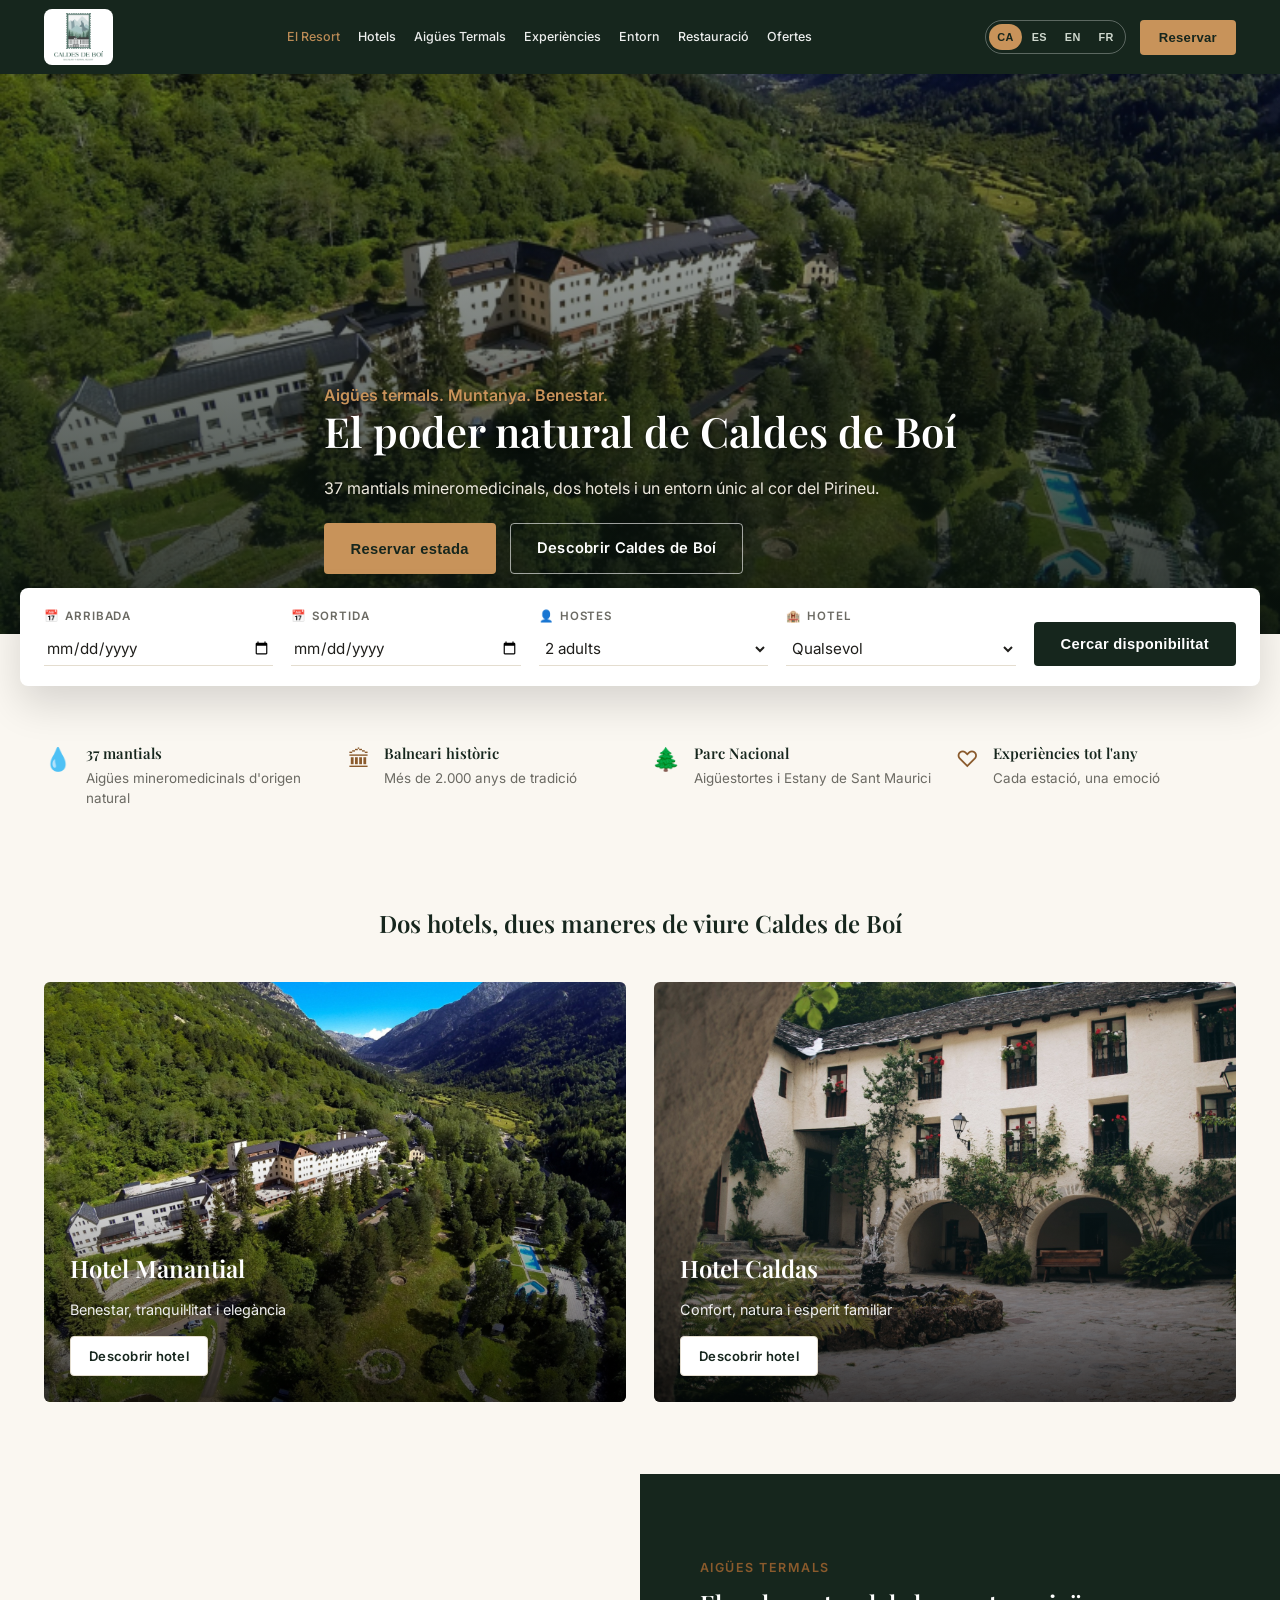
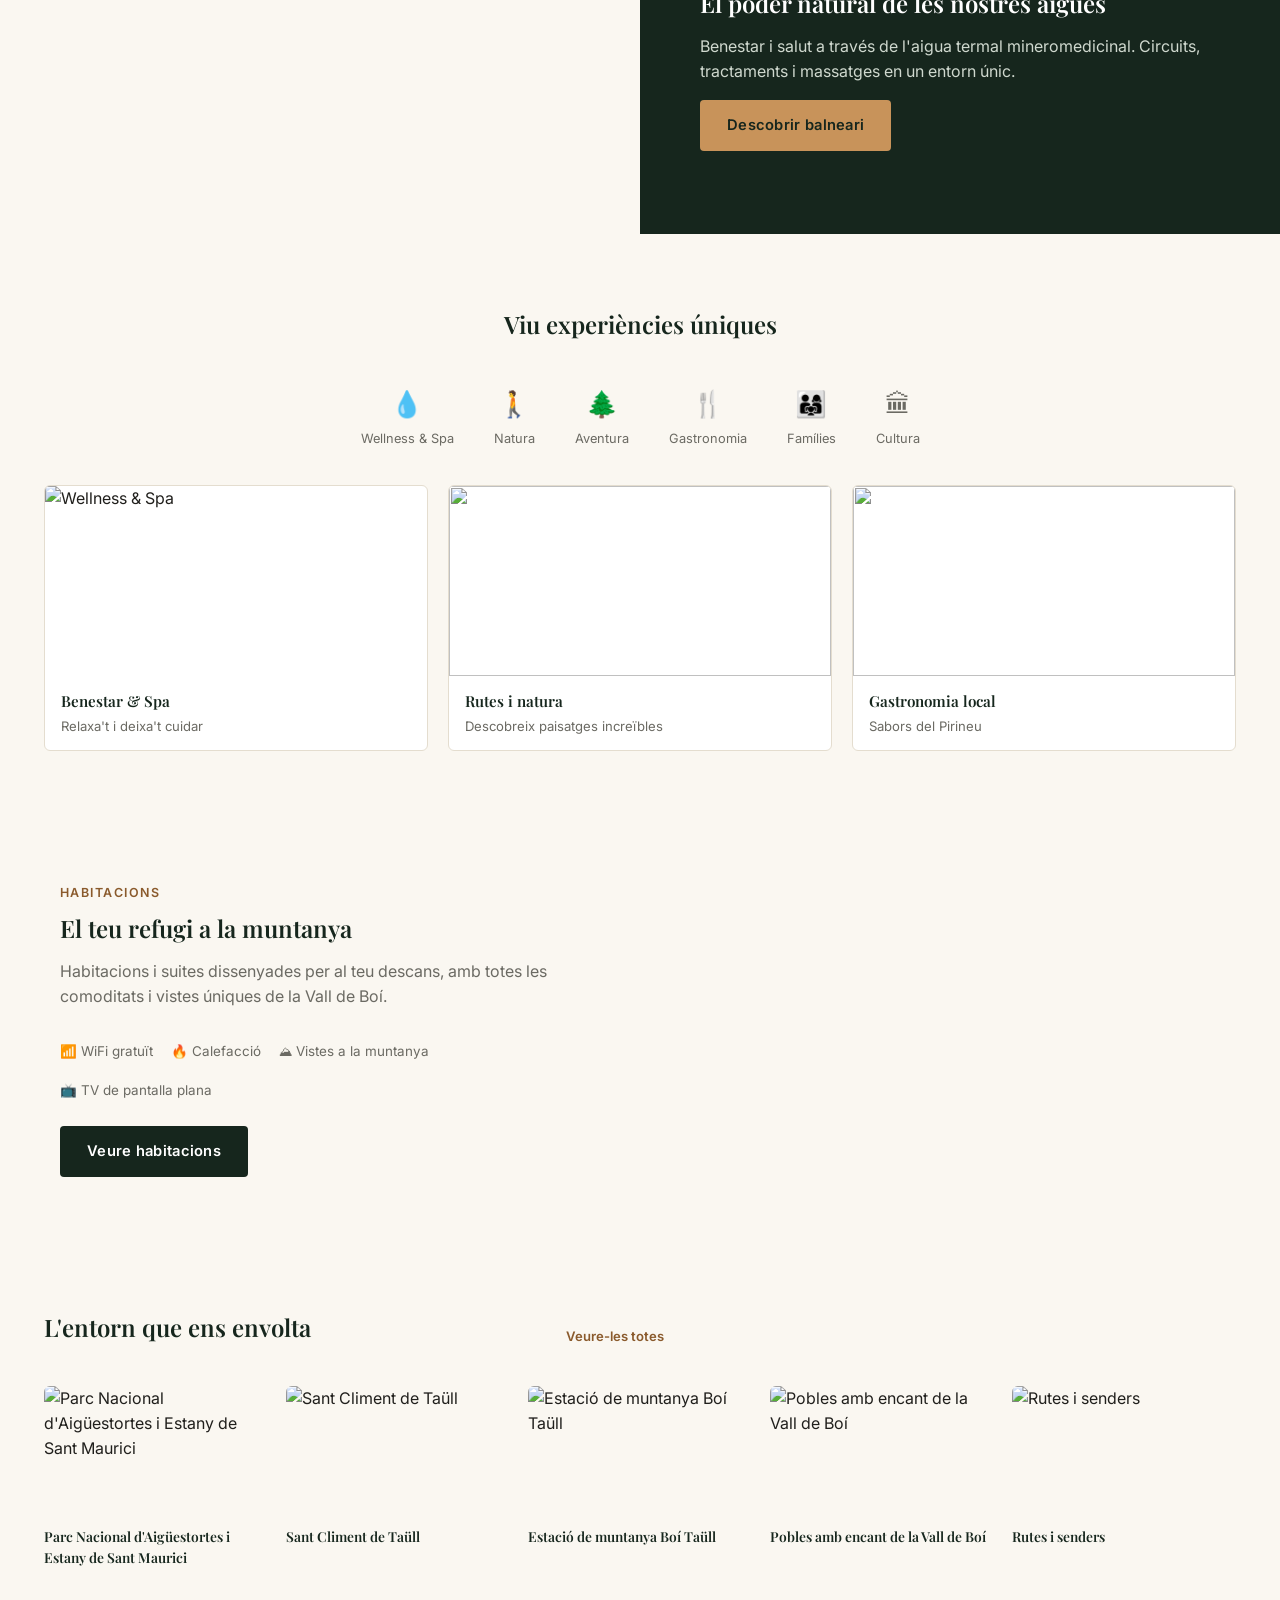
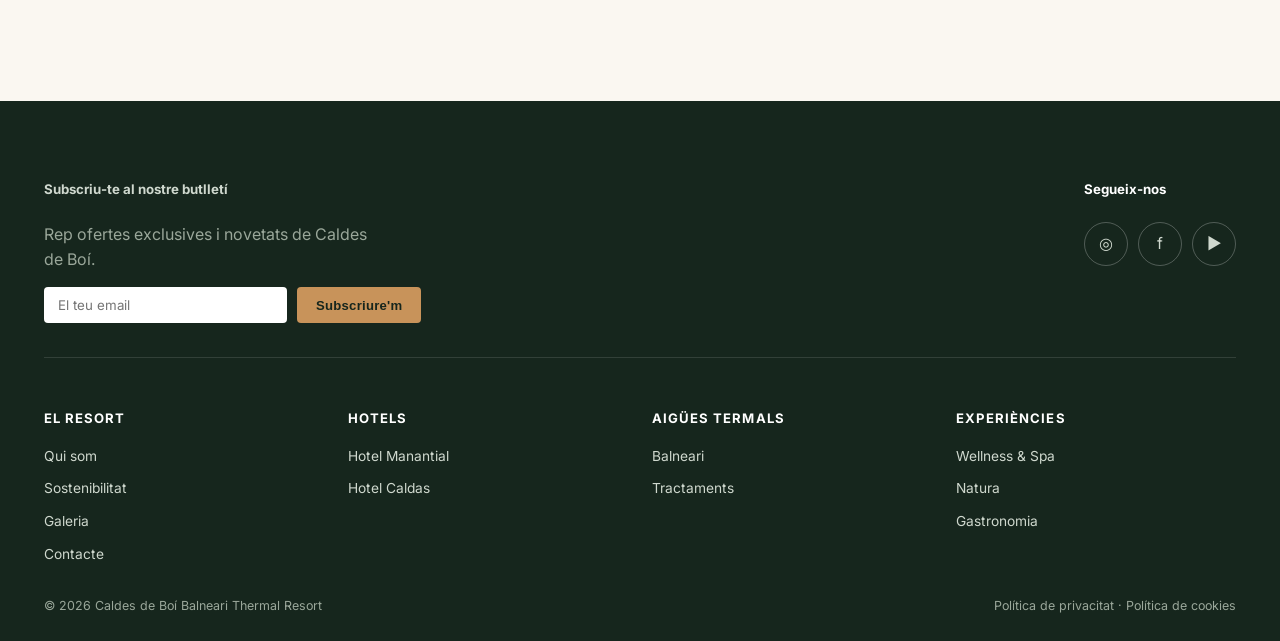
==== commit a7fb11c0: "Web en 4 idiomas (ca/es/en/fr), acordeon de servicios termales, programas de salud con PDF, y reorde" ====
--- a/index.html
+++ b/index.html
@@ -1,5 +1,5 @@
 <!DOCTYPE html>
-<html lang="es">
+<html lang="ca">
 <head>
 <meta charset="UTF-8" />
 <meta name="viewport" content="width=device-width, initial-scale=1.0" />
@@ -8,7 +8,7 @@
 </head>
 <body data-page="home">
 
-<a href="#main" class="skip-link">Saltar al contenido</a>
+<a href="#main" class="skip-link" data-i18n="skip_link">Saltar al contenido</a>
 
 <header class="site-header" id="site-header"></header>
 
@@ -16,45 +16,45 @@
 
 <section class="hero" data-img-key="heroHome">
   <div class="container hero-inner">
-    <span class="lede">Aguas termales. Montaña. Bienestar.</span>
-    <h1>El poder natural de Caldes de Boí</h1>
-    <p class="desc">37 manantiales mineromedicinales, dos hoteles y un entorno único en el corazón de los Pirineos.</p>
+    <span class="lede" data-i18n="hero_home_lede">Aigües termals. Muntanya. Benestar.</span>
+    <h1 data-i18n="hero_home_title">El poder natural de Caldes de Boí</h1>
+    <p class="desc" data-i18n="hero_home_desc">37 mantials mineromedicinals, dos hotels i un entorn únic al cor del Pirineu.</p>
     <div class="hero-cta">
-      <button type="button" class="btn btn-primary" data-scroll-booking>Reservar estancia</button>
-      <a href="index.html#hoteles" class="btn btn-outline">Descubrir Caldes de Boí</a>
+      <button type="button" class="btn btn-primary" data-scroll-booking data-i18n="btn_reservar_estancia">Reservar estada</button>
+      <a href="index.html#hoteles" class="btn btn-outline" data-i18n="btn_descubrir_caldes">Descobrir Caldes de Boí</a>
     </div>
   </div>
 </section>
 
-<form class="booking-widget container" aria-label="Buscador de disponibilidad">
+<form class="booking-widget container" data-i18n-aria-label="bw_aria_home">
   <div class="bw-field">
-    <label for="home-checkin"><span aria-hidden="true">📅</span> Llegada</label>
+    <label for="home-checkin"><span aria-hidden="true">📅</span> <span data-i18n="bw_llegada">Arribada</span></label>
     <input type="date" id="home-checkin" name="checkin" />
   </div>
   <div class="bw-field">
-    <label for="home-checkout"><span aria-hidden="true">📅</span> Salida</label>
+    <label for="home-checkout"><span aria-hidden="true">📅</span> <span data-i18n="bw_salida">Sortida</span></label>
     <input type="date" id="home-checkout" name="checkout" />
   </div>
   <div class="bw-field">
-    <label for="home-guests"><span aria-hidden="true">👤</span> Huéspedes</label>
+    <label for="home-guests"><span aria-hidden="true">👤</span> <span data-i18n="bw_huespedes">Hostes</span></label>
     <select id="home-guests" name="guests">
-      <option>1 adulto</option>
-      <option selected>2 adultos</option>
-      <option>2 adultos, 1 niño</option>
-      <option>2 adultos, 2 niños</option>
-      <option>4 adultos</option>
+      <option data-i18n="guests_1">1 adult</option>
+      <option selected data-i18n="guests_2">2 adults</option>
+      <option data-i18n="guests_2_1">2 adults, 1 nen</option>
+      <option data-i18n="guests_2_2">2 adults, 2 nens</option>
+      <option data-i18n="guests_4">4 adults</option>
     </select>
   </div>
   <div class="bw-field">
-    <label for="home-hotel"><span aria-hidden="true">🏨</span> Hotel</label>
+    <label for="home-hotel"><span aria-hidden="true">🏨</span> <span data-i18n="bw_hotel">Hotel</span></label>
     <select id="home-hotel" name="hotel">
-      <option value="any">Cualquiera</option>
+      <option value="any" data-i18n="bw_hotel_any">Qualsevol</option>
       <option value="manantial">Hotel Manantial</option>
       <option value="caldas">Hotel Caldas</option>
     </select>
   </div>
   <div class="bw-submit">
-    <button type="submit" class="btn btn-dark">Buscar disponibilidad</button>
+    <button type="submit" class="btn btn-dark" data-i18n="bw_submit">Cercar disponibilitat</button>
   </div>
 </form>
 
@@ -62,19 +62,19 @@
   <div class="feature-strip">
     <div class="feature-item">
       <span class="icon" aria-hidden="true">💧</span>
-      <div><h3>37 manantiales</h3><p>Aguas mineromedicinales de origen natural</p></div>
+      <div><h3 data-i18n="feature_manantiales_title">37 mantials</h3><p data-i18n="feature_manantiales_desc">Aigües mineromedicinals d'origen natural</p></div>
     </div>
     <div class="feature-item">
       <span class="icon" aria-hidden="true">🏛</span>
-      <div><h3>Balneario histórico</h3><p>Más de 2.000 años de tradición</p></div>
+      <div><h3 data-i18n="feature_balneario_title">Balneari històric</h3><p data-i18n="feature_balneario_desc">Més de 2.000 anys de tradició</p></div>
     </div>
     <div class="feature-item">
       <span class="icon" aria-hidden="true">🌲</span>
-      <div><h3>Parque Nacional</h3><p>Aigüestortes i Estany de Sant Maurici</p></div>
+      <div><h3 data-i18n="feature_parque_title">Parc Nacional</h3><p data-i18n="feature_parque_desc">Aigüestortes i Estany de Sant Maurici</p></div>
     </div>
     <div class="feature-item">
       <span class="icon" aria-hidden="true">♡</span>
-      <div><h3>Experiencias todo el año</h3><p>Cada estación, una emoción</p></div>
+      <div><h3 data-i18n="feature_experiencias_title">Experiències tot l'any</h3><p data-i18n="feature_experiencias_desc">Cada estació, una emoció</p></div>
     </div>
   </div>
 </section>
@@ -82,21 +82,21 @@
 <section class="section" id="hoteles">
   <div class="container">
     <div class="section-head">
-      <h2>Dos hoteles, dos maneras de vivir Caldes de Boí</h2>
+      <h2 data-i18n="hoteles_title">Dos hotels, dues maneres de viure Caldes de Boí</h2>
     </div>
     <div class="grid-2">
       <a href="hotel-manantial.html" class="hotel-card" data-img-key="hotelManantialThumb">
         <div class="body">
           <h3>Hotel Manantial</h3>
-          <p>Bienestar, tranquilidad y elegancia</p>
-          <span class="btn btn-light btn-sm">Descubrir hotel</span>
+          <p data-i18n="tagline_manantial">Benestar, tranquil·litat i elegància</p>
+          <span class="btn btn-light btn-sm" data-i18n="btn_descubrir_hotel">Descobrir hotel</span>
         </div>
       </a>
       <a href="hotel-caldas.html" class="hotel-card" data-img-key="hotelCaldasThumb">
         <div class="body">
           <h3>Hotel Caldas</h3>
-          <p>Confort, naturaleza y espíritu familiar</p>
-          <span class="btn btn-light btn-sm">Descubrir hotel</span>
+          <p data-i18n="tagline_caldas">Confort, natura i esperit familiar</p>
+          <span class="btn btn-light btn-sm" data-i18n="btn_descubrir_hotel">Descobrir hotel</span>
         </div>
       </a>
     </div>
@@ -106,36 +106,36 @@
 <section class="split-banner dark">
   <div class="img" data-img-key="spaBanner"></div>
   <div class="copy">
-    <span class="eyebrow">Aguas termales</span>
-    <h2>El poder natural de nuestras aguas</h2>
-    <p>Bienestar y salud a través del agua termal mineromedicinal. Circuitos, tratamientos y masajes en un entorno único.</p>
-    <a href="balneario.html" class="btn btn-primary" style="align-self:flex-start;">Descubrir balneario</a>
+    <span class="eyebrow" data-i18n="spa_banner_eyebrow">Aigües termals</span>
+    <h2 data-i18n="spa_banner_title">El poder natural de les nostres aigües</h2>
+    <p data-i18n="spa_banner_desc">Benestar i salut a través de l'aigua termal mineromedicinal. Circuits, tractaments i massatges en un entorn únic.</p>
+    <a href="balneario.html#servicios" class="btn btn-primary" style="align-self:flex-start;" data-i18n="btn_descubrir_balneario">Descobrir balneari</a>
   </div>
 </section>
 
 <section class="section" id="experiencias">
   <div class="container">
-    <div class="section-head"><h2>Vive experiencias únicas</h2></div>
+    <div class="section-head"><h2 data-i18n="experiencias_title">Viu experiències úniques</h2></div>
     <div class="exp-icons">
-      <div class="exp-item"><div class="ic" aria-hidden="true">💧</div>Wellness &amp; Spa</div>
-      <div class="exp-item"><div class="ic" aria-hidden="true">🚶</div>Naturaleza</div>
-      <div class="exp-item"><div class="ic" aria-hidden="true">🌲</div>Aventura</div>
-      <div class="exp-item"><div class="ic" aria-hidden="true">🍴</div>Gastronomía</div>
-      <div class="exp-item"><div class="ic" aria-hidden="true">👨‍👩‍👧</div>Familias</div>
-      <div class="exp-item"><div class="ic" aria-hidden="true">🏛</div>Cultura</div>
+      <div class="exp-item"><div class="ic" aria-hidden="true">💧</div><span data-i18n="exp_wellness">Wellness &amp; Spa</span></div>
+      <div class="exp-item"><div class="ic" aria-hidden="true">🚶</div><span data-i18n="exp_naturaleza">Natura</span></div>
+      <div class="exp-item"><div class="ic" aria-hidden="true">🌲</div><span data-i18n="exp_aventura">Aventura</span></div>
+      <div class="exp-item"><div class="ic" aria-hidden="true">🍴</div><span data-i18n="exp_gastronomia">Gastronomia</span></div>
+      <div class="exp-item"><div class="ic" aria-hidden="true">👨‍👩‍👧</div><span data-i18n="exp_familias">Famílies</span></div>
+      <div class="exp-item"><div class="ic" aria-hidden="true">🏛</div><span data-i18n="exp_cultura">Cultura</span></div>
     </div>
     <div class="exp-photos">
-      <a class="exp-photo" href="balneario.html">
-        <img data-img-key="experienceWellness" alt="Wellness & Spa" />
-        <div class="cap"><h3>Bienestar &amp; Spa</h3><p>Relájate y déjate cuidar</p></div>
+      <a class="exp-photo" href="balneario.html#servicios">
+        <img data-img-key="experienceWellness" alt="Wellness &amp; Spa" />
+        <div class="cap"><h3 data-i18n="exp_wellness_title">Benestar &amp; Spa</h3><p data-i18n="exp_wellness_desc">Relaxa't i deixa't cuidar</p></div>
       </a>
       <a class="exp-photo" href="entorno.html">
-        <img data-img-key="experienceNature" alt="Rutas y naturaleza" />
-        <div class="cap"><h3>Rutas y naturaleza</h3><p>Descubre paisajes increíbles</p></div>
+        <img data-img-key="experienceNature" alt="" />
+        <div class="cap"><h3 data-i18n="exp_natura_title">Rutes i natura</h3><p data-i18n="exp_natura_desc">Descobreix paisatges increïbles</p></div>
       </a>
       <a class="exp-photo" href="restauracion.html">
-        <img data-img-key="experienceGastronomy" alt="Gastronomía local" />
-        <div class="cap"><h3>Gastronomía local</h3><p>Sabores del Pirineo</p></div>
+        <img data-img-key="experienceGastronomy" alt="" />
+        <div class="cap"><h3 data-i18n="exp_gastro_title">Gastronomia local</h3><p data-i18n="exp_gastro_desc">Sabors del Pirineu</p></div>
       </a>
     </div>
   </div>
@@ -144,24 +144,24 @@
 <section class="split-banner light" style="direction:rtl;">
   <div class="img" data-img-key="roomSuite"></div>
   <div class="copy" style="direction:ltr;">
-    <span class="eyebrow">Habitaciones</span>
-    <h2>Tu refugio en la montaña</h2>
-    <p>Habitaciones y suites diseñadas para tu descanso, con todas las comodidades y vistas únicas del Valle de Boí.</p>
+    <span class="eyebrow" data-i18n="rooms_eyebrow">Habitacions</span>
+    <h2 data-i18n="rooms_title">El teu refugi a la muntanya</h2>
+    <p data-i18n="rooms_desc">Habitacions i suites dissenyades per al teu descans, amb totes les comoditats i vistes úniques de la Vall de Boí.</p>
     <div class="room-amenities">
-      <span><span aria-hidden="true">📶</span> WiFi gratuito</span>
-      <span><span aria-hidden="true">🔥</span> Calefacción</span>
-      <span><span aria-hidden="true">⛰</span> Vistas a la montaña</span>
-      <span><span aria-hidden="true">📺</span> TV pantalla plana</span>
+      <span><span aria-hidden="true">📶</span> <span data-i18n="room_wifi">WiFi gratuït</span></span>
+      <span><span aria-hidden="true">🔥</span> <span data-i18n="room_heating">Calefacció</span></span>
+      <span><span aria-hidden="true">⛰</span> <span data-i18n="room_views">Vistes a la muntanya</span></span>
+      <span><span aria-hidden="true">📺</span> <span data-i18n="room_tv">TV de pantalla plana</span></span>
     </div>
-    <a href="hotel-manantial.html" class="btn btn-dark" style="align-self:flex-start;">Ver habitaciones</a>
+    <a href="hotel-manantial.html" class="btn btn-dark" style="align-self:flex-start;" data-i18n="btn_ver_habitaciones">Veure habitacions</a>
   </div>
 </section>
 
 <section class="section">
   <div class="container">
     <div class="section-head left" style="display:flex;justify-content:space-between;align-items:flex-end;">
-      <h2 style="margin:0;">El entorno que nos rodea</h2>
-      <a href="entorno.html" style="font-size:.82rem;font-weight:600;color:var(--accent-text);">Ver todas &rarr;</a>
+      <h2 style="margin:0;" data-i18n="entorno_title">L'entorn que ens envolta</h2>
+      <a href="entorno.html" style="font-size:.82rem;font-weight:600;color:var(--accent-text);" data-i18n="ver_todas">Veure-les totes &rarr;</a>
     </div>
     <div class="entorno-grid" id="entorno-grid-home"></div>
   </div>
@@ -172,18 +172,21 @@
 <footer class="site-footer" id="site-footer"></footer>
 
 <script src="js/config.js"></script>
+<script src="js/i18n.js"></script>
 <script src="js/main.js"></script>
 <script>
-  document.addEventListener("DOMContentLoaded", () => {
+  function renderEntornoGridHome() {
     document.getElementById("entorno-grid-home").innerHTML = ENTORNO_ITEMS.map(
       (item) => `
       <a class="entorno-item" href="entorno.html#${item.slug}">
-        <img data-img-key="${item.image}" alt="${item.name}" />
-        <h3>${item.name}</h3>
+        <img data-img-key="${item.image}" alt="${tr(item.name)}" />
+        <h3>${tr(item.name)}</h3>
       </a>`
     ).join("");
     applyImages();
-  });
+  }
+  window.rerenderDynamicContent = renderEntornoGridHome;
+  document.addEventListener("DOMContentLoaded", renderEntornoGridHome);
 </script>
 </body>
 </html>
--- a/css/style.css
+++ b/css/style.css
@@ -109,8 +109,15 @@
 .main-nav { display: flex; gap: 18px; align-items: center; }
 .main-nav a { font-size: .78rem; font-weight: 500; opacity: .92; white-space: nowrap; }
 .main-nav a:hover { opacity: 1; }
-.nav-lang { display: flex; align-items: center; gap: 4px; font-size: .8rem; opacity: .85; white-space: nowrap; }
 .header-actions { display: flex; align-items: center; gap: 14px; }
+.lang-switch { display: flex; align-items: center; gap: 2px; border: 1px solid rgba(255,255,255,.3); border-radius: 20px; padding: 3px; }
+.lang-btn {
+  background: none; border: none; cursor: pointer; color: #cfd8ce;
+  font-size: .68rem; font-weight: 600; letter-spacing: .03em;
+  padding: 4px 8px; border-radius: 16px; min-height: 26px;
+}
+.lang-btn:hover { color: var(--white); }
+.lang-btn.active { background: var(--amber); color: var(--green-dark); }
 .nav-toggle {
   display: none; background: none; border: none; color: var(--white); font-size: 1.4rem; cursor: pointer;
   min-width: 44px; min-height: 44px; align-items: center; justify-content: center;
@@ -247,11 +254,37 @@
 /* Lists: spa services, restaurants, entorno detail */
 .category-block { margin-bottom: 40px; }
 .category-block h3 { font-size: 1.05rem; color: var(--accent-text); border-bottom: 1px solid var(--border); padding-bottom: 10px; margin-bottom: 18px; }
-.service-row { display: flex; justify-content: space-between; gap: 20px; padding: 16px 0; border-bottom: 1px dashed var(--border); }
+.service-row { display: flex; justify-content: space-between; align-items: baseline; gap: 20px; padding: 14px 0; border-bottom: 1px dashed var(--border); }
 .service-row:last-child { border-bottom: none; }
 .service-row .name { font-weight: 600; color: var(--text); }
 .service-row .desc { font-size: .86rem; margin: 4px 0 0; max-width: 520px; }
-.service-row .duration { flex: none; color: var(--accent-text); font-weight: 600; font-size: .85rem; white-space: nowrap; }
+.service-row .meta { flex: none; text-align: right; }
+.service-row .duration { display: block; color: var(--text-light); font-size: .78rem; }
+.service-row .price { display: block; color: var(--accent-text); font-weight: 600; font-size: .92rem; white-space: nowrap; }
+.service-row .price-approx { font-size: .68rem; color: var(--text-light); font-weight: 400; }
+
+/* Acordeón — carta de servicios termales */
+.spa-accordion { border-top: 1px solid var(--border); }
+.spa-accordion-item { border-bottom: 1px solid var(--border); }
+.spa-accordion-header {
+  width: 100%; display: flex; align-items: center; justify-content: space-between; gap: 16px;
+  background: none; border: none; cursor: pointer; text-align: left;
+  padding: 20px 4px; font-family: 'Playfair Display', serif; font-size: 1.1rem; color: var(--green-dark);
+}
+.spa-accordion-header:hover { color: var(--amber-dark); }
+.spa-accordion-header .count { font-family: 'Inter', sans-serif; font-size: .78rem; font-weight: 500; color: var(--text-light); margin-right: auto; margin-left: 14px; }
+.spa-accordion-header .chevron { flex: none; font-size: 1rem; color: var(--accent-text); transition: transform .2s ease; }
+.spa-accordion-item.open .chevron { transform: rotate(180deg); }
+.spa-accordion-panel { display: none; padding: 0 4px 20px; }
+.spa-accordion-item.open .spa-accordion-panel { display: block; }
+
+/* Programas de salud y bienestar */
+.programs-grid { display: grid; grid-template-columns: repeat(auto-fit, minmax(280px, 1fr)); gap: 22px; }
+.program-card { background: var(--white); border: 1px solid var(--border); border-radius: 8px; padding: 24px; display: flex; flex-direction: column; }
+.program-card .cat-tag { font-size: .72rem; font-weight: 600; text-transform: uppercase; letter-spacing: .06em; color: var(--accent-text); margin-bottom: 8px; }
+.program-card h3 { font-size: 1.1rem; margin-bottom: .4em; }
+.program-card p { font-size: .88rem; flex: 1; }
+.program-card .btn { margin-top: 12px; align-self: flex-start; }
 
 .restaurant-card { border: 1px solid var(--border); border-radius: 6px; overflow: hidden; background: var(--white); display: flex; flex-direction: column; }
 .restaurant-card img { height: 200px; width: 100%; object-fit: cover; }
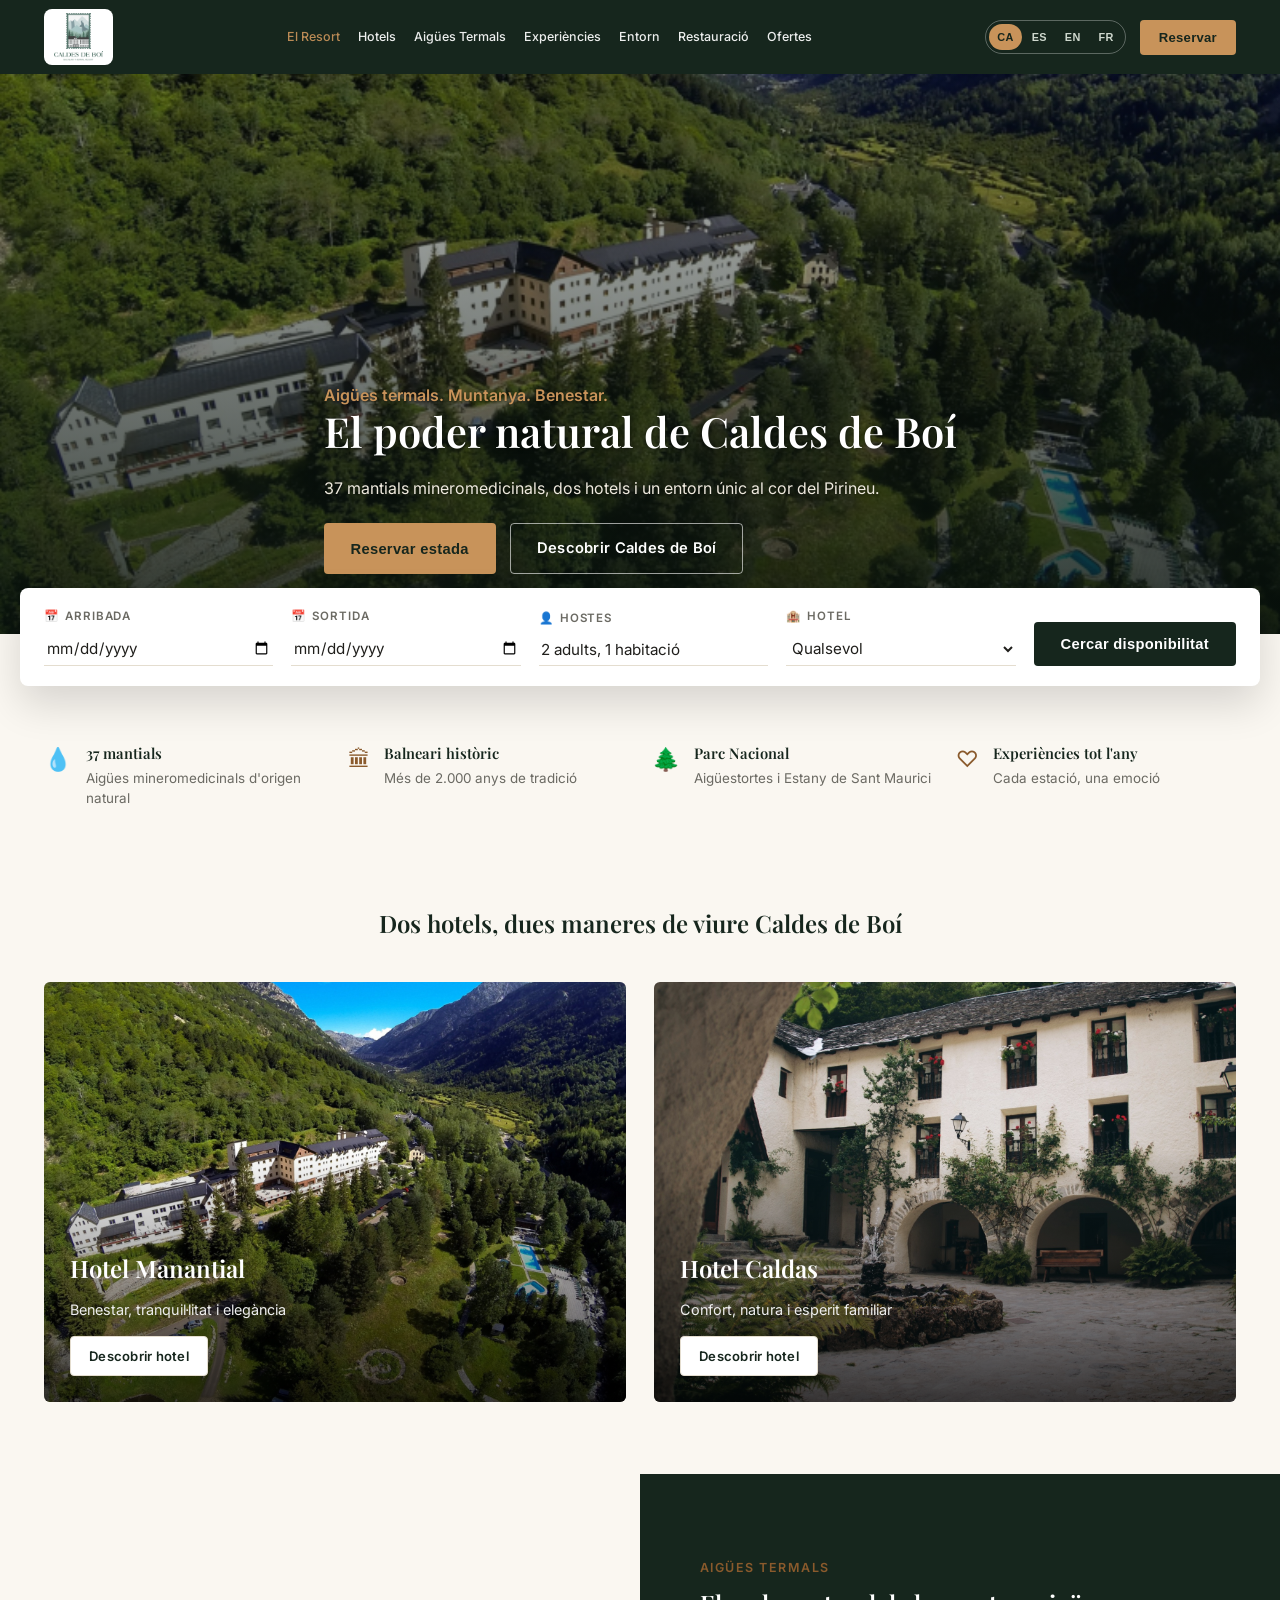
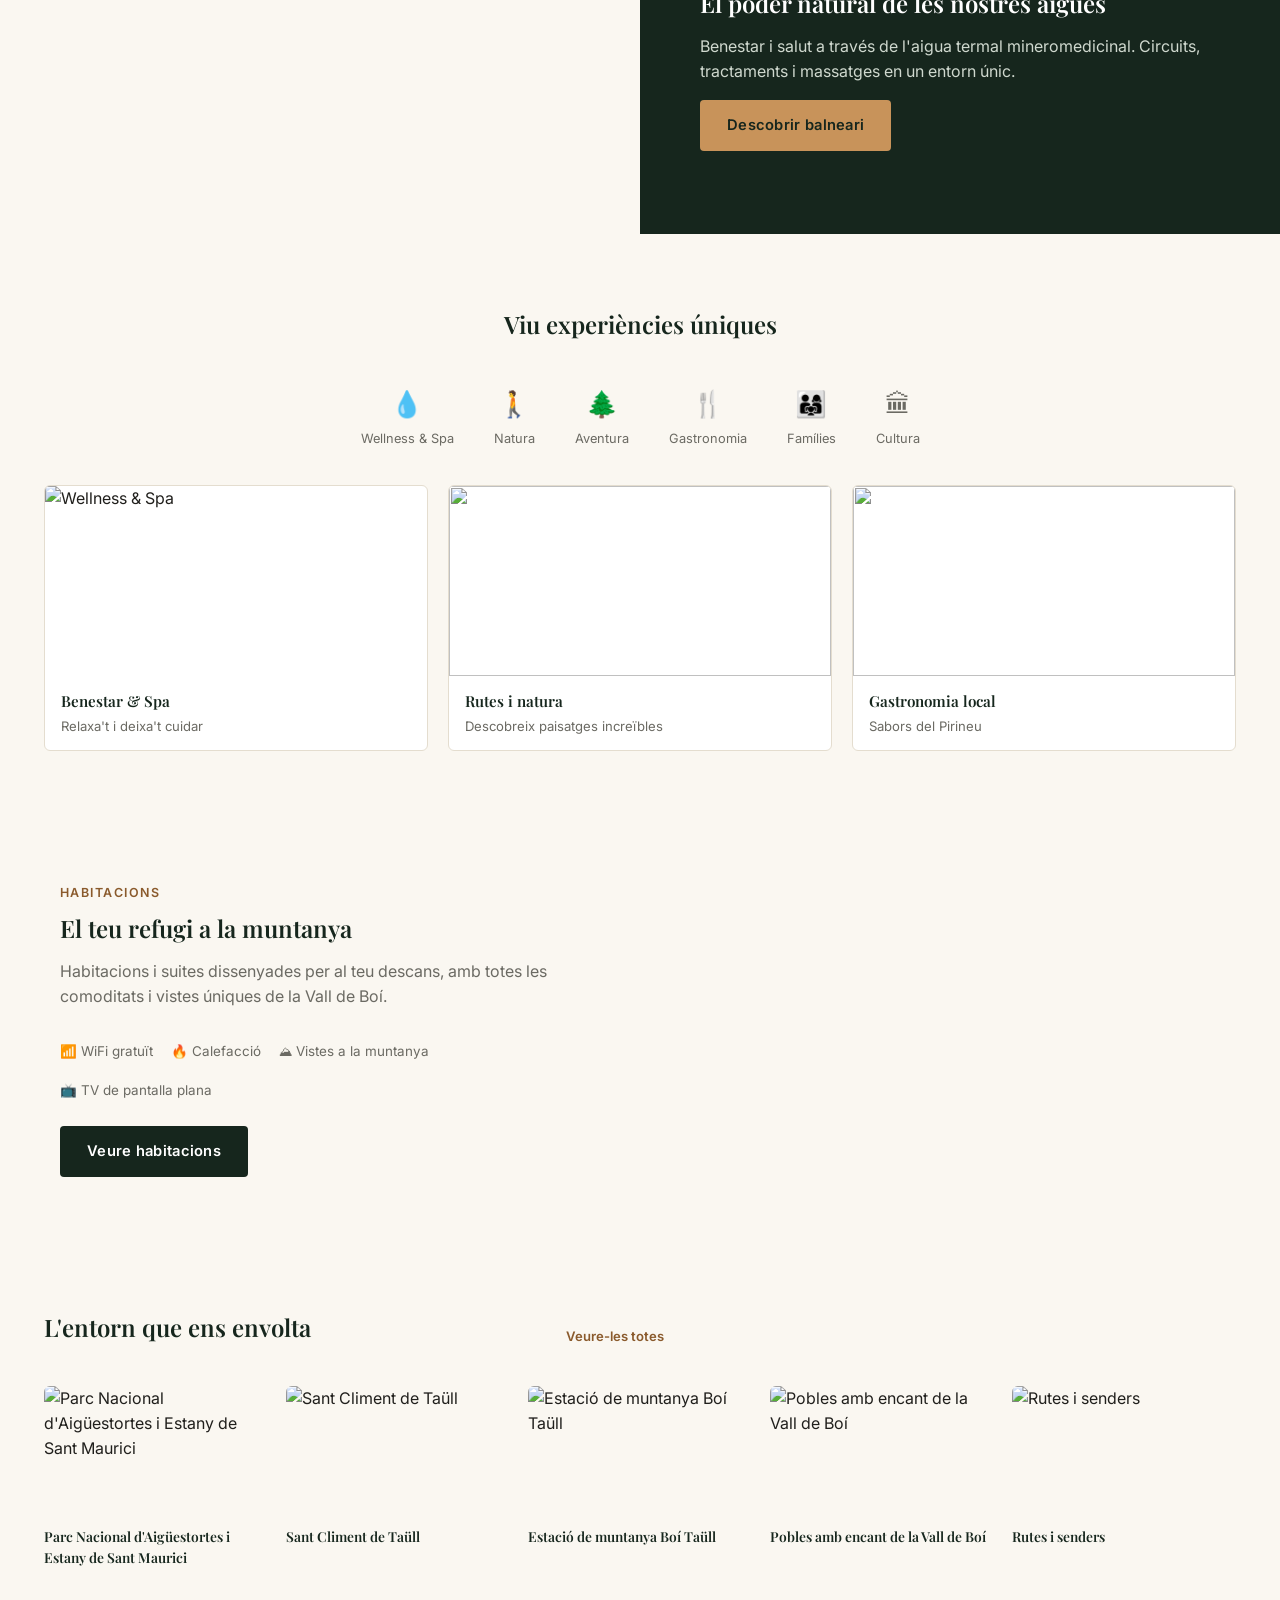
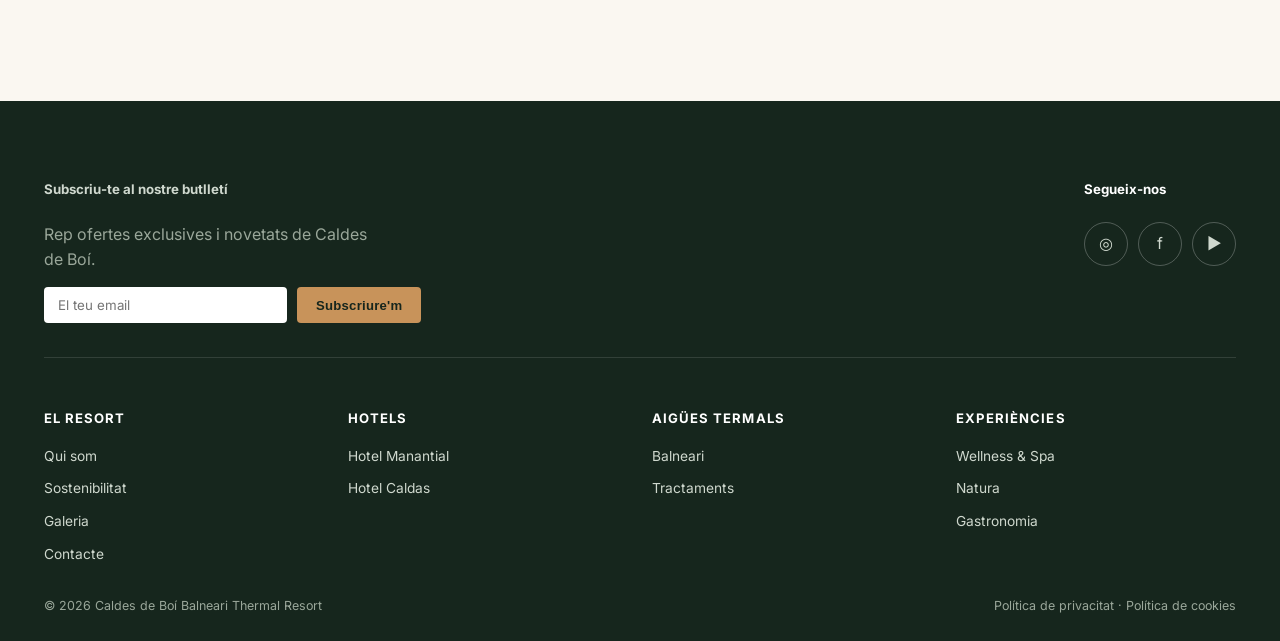
==== commit b4469c45: "Sustituye el select de huespedes por un desplegable con contadores (adultos, ninos, habitaciones, ma" ====
--- a/index.html
+++ b/index.html
@@ -35,15 +35,48 @@
     <label for="home-checkout"><span aria-hidden="true">📅</span> <span data-i18n="bw_salida">Sortida</span></label>
     <input type="date" id="home-checkout" name="checkout" />
   </div>
-  <div class="bw-field">
-    <label for="home-guests"><span aria-hidden="true">👤</span> <span data-i18n="bw_huespedes">Hostes</span></label>
-    <select id="home-guests" name="guests">
-      <option data-i18n="guests_1">1 adult</option>
-      <option selected data-i18n="guests_2">2 adults</option>
-      <option data-i18n="guests_2_1">2 adults, 1 nen</option>
-      <option data-i18n="guests_2_2">2 adults, 2 nens</option>
-      <option data-i18n="guests_4">4 adults</option>
-    </select>
+  <div class="bw-field guest-picker" data-guest-picker>
+    <label id="home-guests-label"><span aria-hidden="true">👤</span> <span data-i18n="bw_huespedes">Hostes</span></label>
+    <button type="button" class="guest-picker-trigger" aria-haspopup="true" aria-expanded="false" aria-describedby="home-guests-label" data-gp-summary>2 adults, 1 habitació</button>
+    <div class="guest-picker-panel" hidden>
+      <div class="gp-row">
+        <span class="gp-label" data-i18n="gp_adults">Adults<span class="gp-note" data-i18n="gp_adults_note">13 anys o més</span></span>
+        <div class="stepper">
+          <button type="button" class="stepper-btn" data-gp-dec="adults" aria-label="−">−</button>
+          <span class="stepper-count" data-gp-count="adults">2</span>
+          <button type="button" class="stepper-btn" data-gp-inc="adults" aria-label="+">+</button>
+        </div>
+      </div>
+      <div class="gp-row">
+        <span class="gp-label" data-i18n="gp_children">Nens<span class="gp-note" data-i18n="gp_children_note">0–17 anys</span></span>
+        <div class="stepper">
+          <button type="button" class="stepper-btn" data-gp-dec="children" aria-label="−">−</button>
+          <span class="stepper-count" data-gp-count="children">0</span>
+          <button type="button" class="stepper-btn" data-gp-inc="children" aria-label="+">+</button>
+        </div>
+      </div>
+      <div class="gp-row">
+        <span class="gp-label" data-i18n="gp_rooms">Habitacions</span>
+        <div class="stepper">
+          <button type="button" class="stepper-btn" data-gp-dec="rooms" aria-label="−">−</button>
+          <span class="stepper-count" data-gp-count="rooms">1</span>
+          <button type="button" class="stepper-btn" data-gp-inc="rooms" aria-label="+">+</button>
+        </div>
+      </div>
+      <div class="gp-row">
+        <span class="gp-label" data-i18n="gp_pets">Mascotes<span class="gp-note" data-i18n="gp_pets_note">Consulta condicions</span></span>
+        <div class="stepper">
+          <button type="button" class="stepper-btn" data-gp-dec="pets" aria-label="−">−</button>
+          <span class="stepper-count" data-gp-count="pets">0</span>
+          <button type="button" class="stepper-btn" data-gp-inc="pets" aria-label="+">+</button>
+        </div>
+      </div>
+      <button type="button" class="btn btn-dark btn-sm gp-apply" data-i18n="gp_apply" style="width:100%;">Aplicar</button>
+    </div>
+    <input type="hidden" name="adults" value="2" data-gp-input="adults" />
+    <input type="hidden" name="children" value="0" data-gp-input="children" />
+    <input type="hidden" name="rooms" value="1" data-gp-input="rooms" />
+    <input type="hidden" name="pets" value="0" data-gp-input="pets" />
   </div>
   <div class="bw-field">
     <label for="home-hotel"><span aria-hidden="true">🏨</span> <span data-i18n="bw_hotel">Hotel</span></label>
@@ -173,6 +206,7 @@
 
 <script src="js/config.js"></script>
 <script src="js/i18n.js"></script>
+<script src="js/guest-picker.js"></script>
 <script src="js/main.js"></script>
 <script>
   function renderEntornoGridHome() {
--- a/css/style.css
+++ b/css/style.css
@@ -173,6 +173,37 @@
 }
 .bw-field select:focus, .bw-field input:focus { outline: 2px solid var(--green-dark); outline-offset: 2px; border-color: var(--amber); }
 .bw-submit { flex: 0 0 auto; }
+.bw-room-note {
+  flex-basis: 100%; margin: 0; padding: 8px 12px; background: var(--cream);
+  border-radius: 4px; font-size: .84rem; color: var(--accent-text); font-weight: 600;
+}
+
+/* Selector de huéspedes (adultos / niños / habitaciones / mascotas) */
+.guest-picker { position: relative; }
+.guest-picker-trigger {
+  width: 100%; text-align: left; background: none; border: none; border-bottom: 1px solid var(--border);
+  padding: 6px 2px; font-family: inherit; font-size: .95rem; color: var(--text); cursor: pointer;
+}
+.guest-picker-trigger:focus { outline: 2px solid var(--green-dark); outline-offset: 2px; border-color: var(--amber); }
+.guest-picker-panel {
+  position: absolute; top: calc(100% + 10px); left: 0; z-index: 20;
+  width: 280px; background: var(--white); border-radius: 8px; box-shadow: 0 12px 30px rgba(0,0,0,.18);
+  padding: 18px; border: 1px solid var(--border);
+}
+.gp-row { display: flex; align-items: center; justify-content: space-between; padding: 10px 0; border-bottom: 1px dashed var(--border); }
+.gp-row:last-of-type { border-bottom: none; }
+.gp-label { font-size: .88rem; color: var(--text); font-weight: 500; }
+.gp-label .gp-note { display: block; font-size: .72rem; color: var(--text-light); font-weight: 400; }
+.stepper { display: flex; align-items: center; gap: 12px; }
+.stepper-btn {
+  width: 30px; height: 30px; border-radius: 50%; border: 1px solid var(--border); background: var(--white);
+  color: var(--green-dark); font-size: 1.1rem; line-height: 1; cursor: pointer;
+  display: flex; align-items: center; justify-content: center;
+}
+.stepper-btn:hover:not(:disabled) { border-color: var(--amber); color: var(--amber-dark); }
+.stepper-btn:disabled { opacity: .35; cursor: not-allowed; }
+.stepper-count { min-width: 20px; text-align: center; font-weight: 600; font-size: .95rem; }
+.gp-apply { margin-top: 14px; }
 
 /* Feature strip */
 .feature-strip {
@@ -316,6 +347,15 @@
 .room-amenities { display: flex; flex-wrap: wrap; gap: 18px; margin: 1em 0 1.6em; }
 .room-amenities span { font-size: .84rem; color: var(--text-light); }
 
+/* Modalidades de habitación (páginas de hotel) */
+.room-types-grid { display: grid; grid-template-columns: repeat(auto-fit, minmax(280px, 1fr)); gap: 24px; }
+.room-type-card { border: 1px solid var(--border); border-radius: 6px; overflow: hidden; background: var(--white); display: flex; flex-direction: column; }
+.room-type-card img { height: 200px; width: 100%; object-fit: cover; }
+.room-type-card .body { padding: 20px; }
+.room-type-card h3 { font-size: 1.1rem; margin-bottom: .4em; }
+.room-type-card p { font-size: .88rem; margin: 0 0 14px; }
+.room-type-card .btn { align-self: flex-start; }
+
 @media (max-width: 1040px) {
   .main-nav { display: none; }
   .main-nav.open {
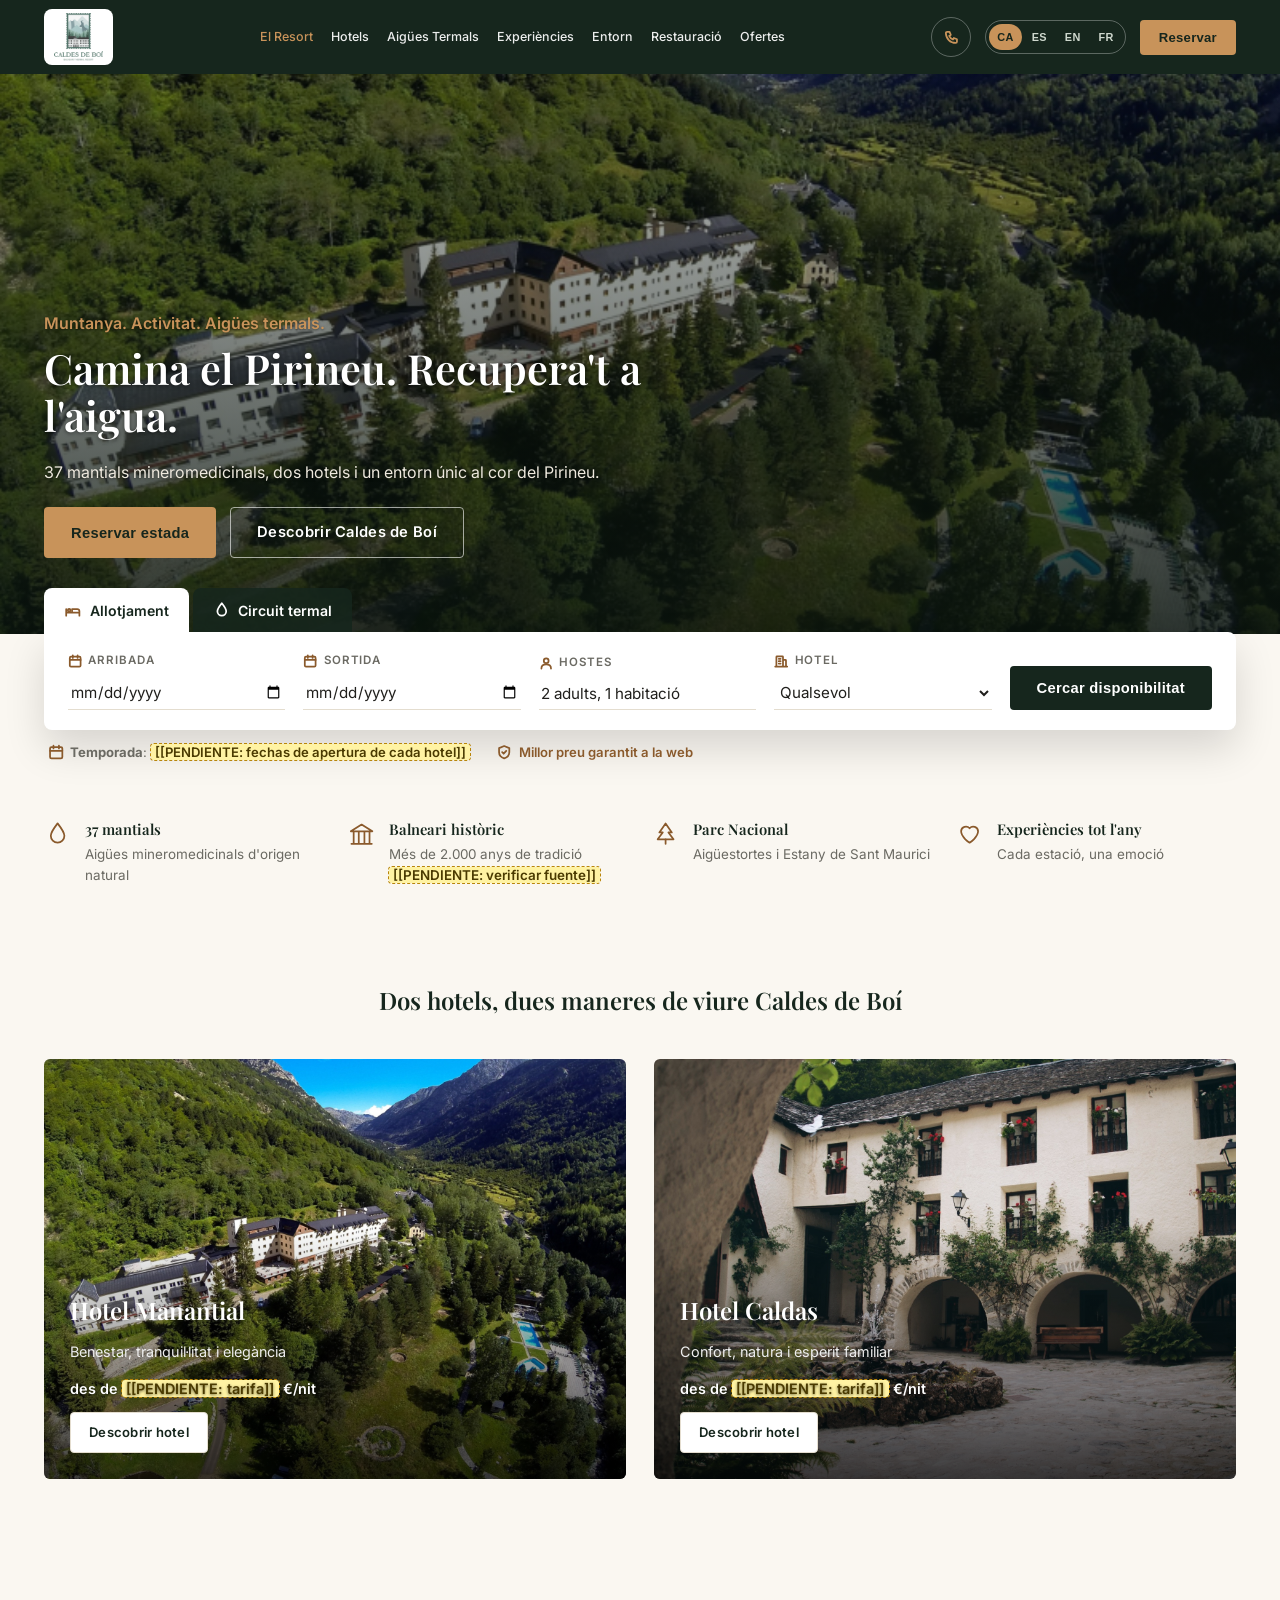
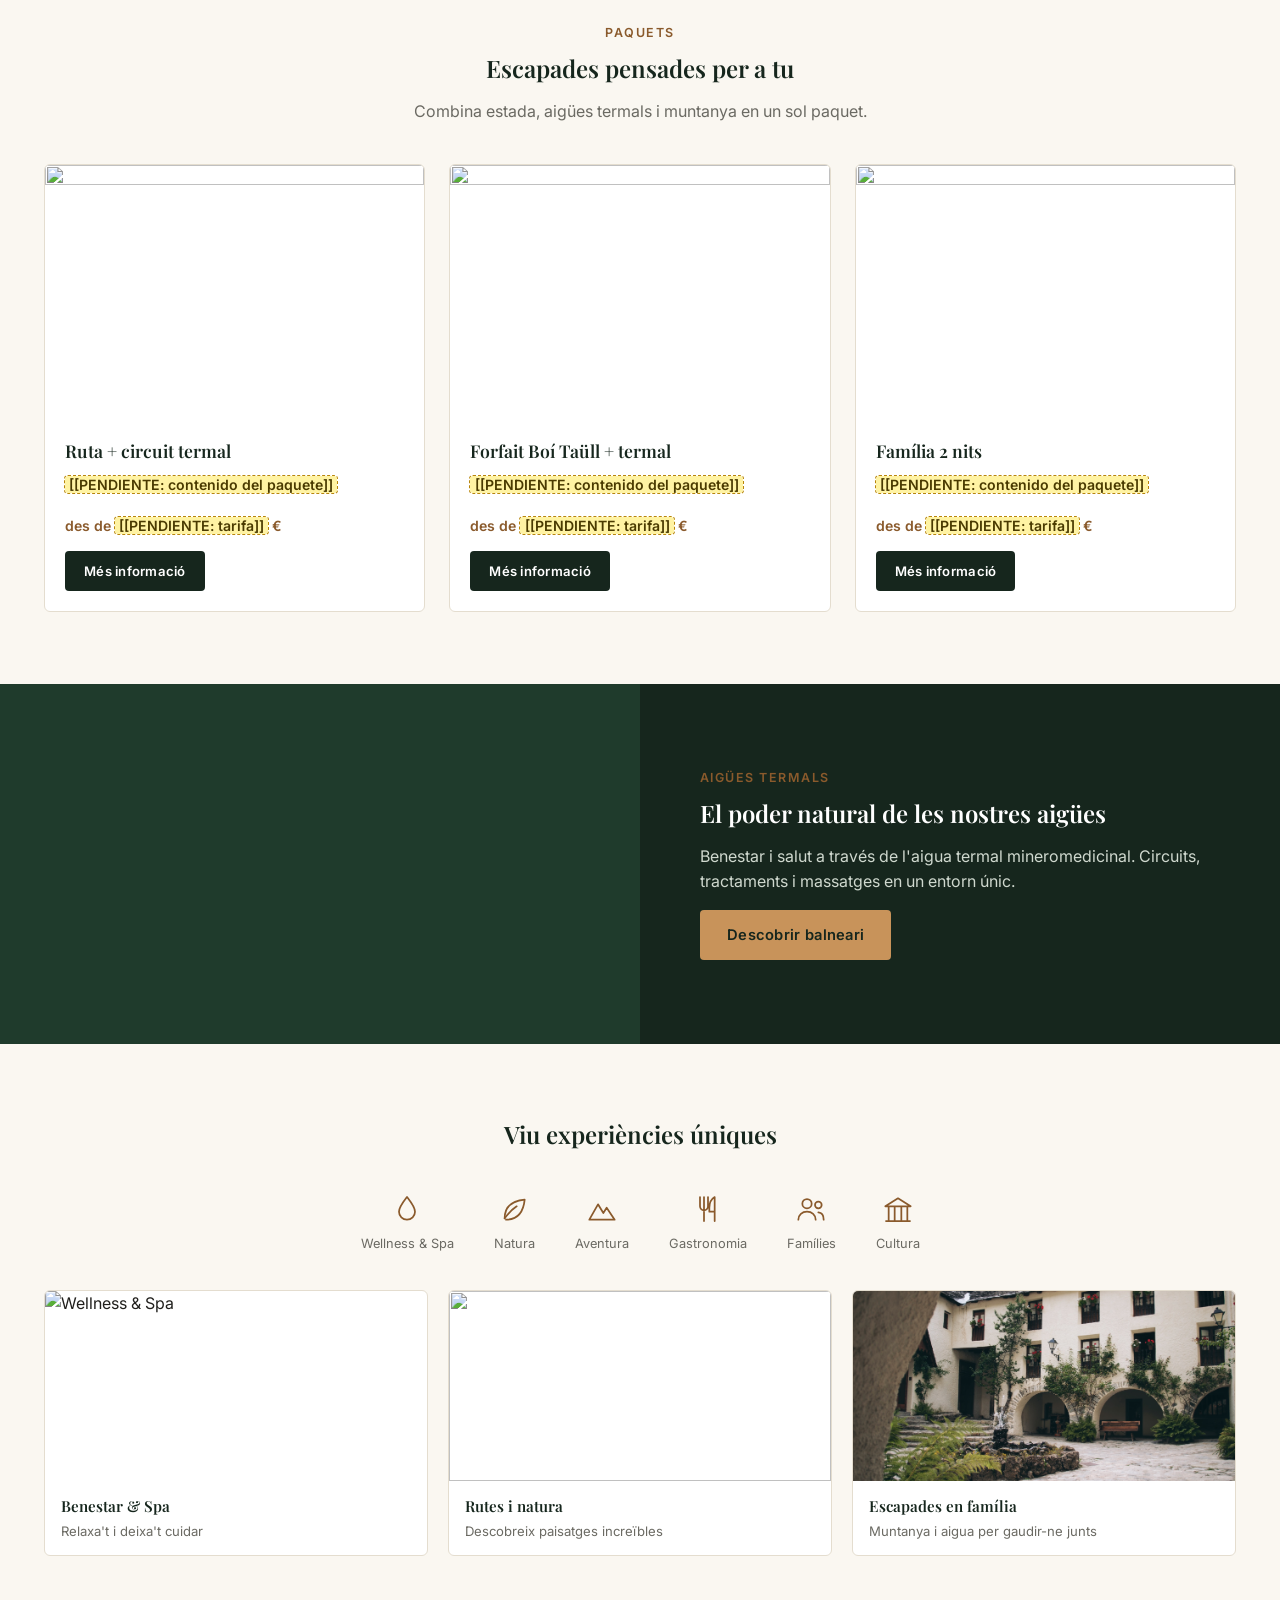
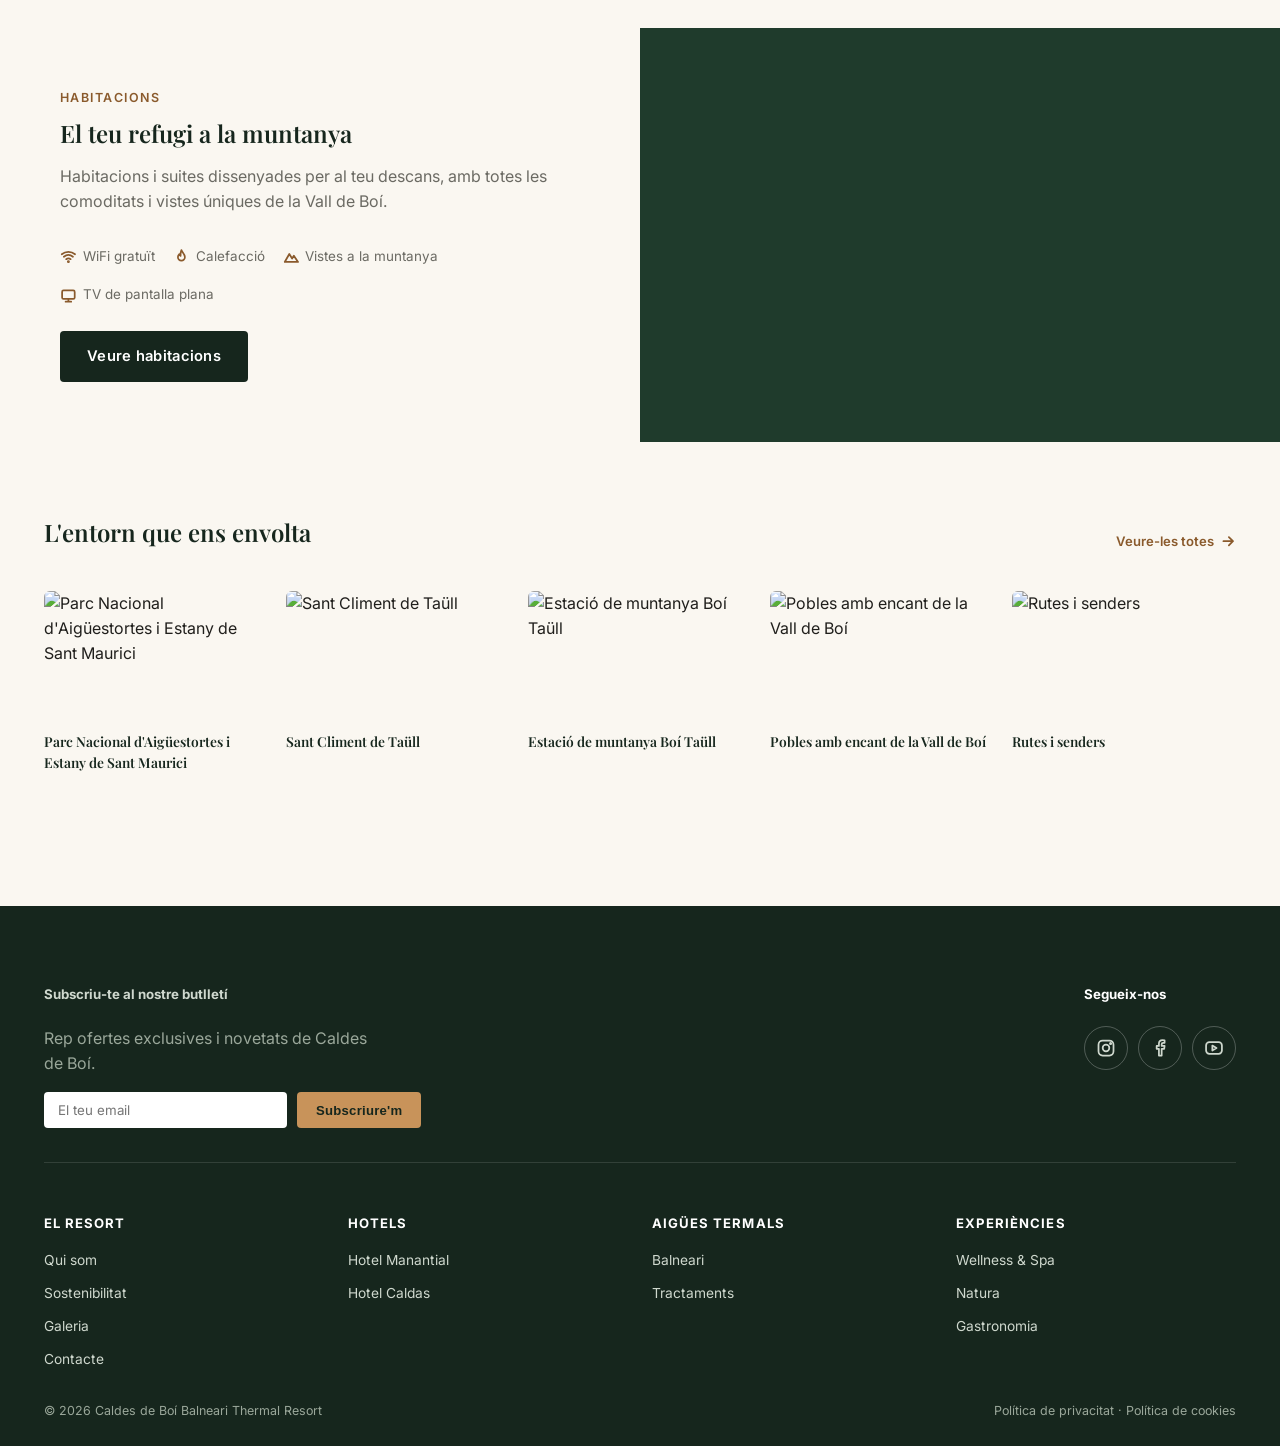
==== commit 0be5177a: "Revision de la web: buscador con pestanas y validacion, iconos SVG, SEO, marcadores PENDIENTE, paque" ====
--- a/index.html
+++ b/index.html
@@ -3,21 +3,129 @@
 <head>
 <meta charset="UTF-8" />
 <meta name="viewport" content="width=device-width, initial-scale=1.0" />
-<title>Caldes de Boí · Balneari Thermal Resort</title>
+<title>Caldes de Boí · Balneari i hotels al Pirineu</title>
+<meta name="description" content="Balneari termal i dos hotels al cor del Pirineu: 37 mantials mineromedicinals, circuit termal, muntanya i gastronomia a Caldes de Boí (Vall de Boí)." data-i18n-content="meta_desc_home" />
+<!-- [[PENDIENTE: dominio definitivo]] — canonical, og:url y og:image apuntan hoy a GitHub Pages; sustituir al publicar en el dominio real -->
+<link rel="canonical" href="https://robsmm8.github.io/caldes-de-boi-web/index.html" />
+<link rel="icon" type="image/png" sizes="48x48" href="assets/img/favicon-48.png" />
+<link rel="apple-touch-icon" href="assets/img/apple-touch-icon.png" />
+<meta property="og:type" content="website" />
+<meta property="og:site_name" content="Caldes de Boí Balneari Thermal Resort" />
+<meta property="og:locale" content="ca_ES" />
+<meta property="og:title" content="Caldes de Boí · Balneari i hotels al Pirineu" data-i18n-content="title_home" />
+<meta property="og:description" content="Balneari termal i dos hotels al cor del Pirineu: 37 mantials mineromedicinals, circuit termal, muntanya i gastronomia a Caldes de Boí (Vall de Boí)." data-i18n-content="meta_desc_home" />
+<meta property="og:url" content="https://robsmm8.github.io/caldes-de-boi-web/index.html" />
+<meta property="og:image" content="https://robsmm8.github.io/caldes-de-boi-web/assets/img/hero-manantial-aerea.jpg" />
+<meta name="twitter:card" content="summary_large_image" />
+<link rel="preload" as="image" href="assets/img/hero-manantial-aerea.jpg" fetchpriority="high" />
+<link rel="preconnect" href="https://fonts.googleapis.com" />
+<link rel="preconnect" href="https://fonts.gstatic.com" crossorigin />
+<link rel="stylesheet" href="https://fonts.googleapis.com/css2?family=Playfair+Display:wght@500;600;700&family=Inter:wght@400;500;600&display=swap" />
 <link rel="stylesheet" href="css/style.css" />
+<!-- Datos estructurados. Los [[PENDIENTE]] (dirección, teléfono, coordenadas) deben sustituirse por datos reales antes de validar en Google Rich Results. -->
+<script type="application/ld+json">
+{
+  "@context": "https://schema.org",
+  "@graph": [
+    {
+      "@type": "Resort",
+      "@id": "https://robsmm8.github.io/caldes-de-boi-web/#resort",
+      "name": "Caldes de Boí Balneari Thermal Resort",
+      "url": "https://robsmm8.github.io/caldes-de-boi-web/index.html",
+      "image": "https://robsmm8.github.io/caldes-de-boi-web/assets/img/hero-manantial-aerea.jpg",
+      "description": "Balneario termal y dos hoteles en el corazón del Pirineo, en Caldes de Boí (Vall de Boí).",
+      "telephone": "[[PENDIENTE: teléfono de reservas]]",
+      "address": {
+        "@type": "PostalAddress",
+        "streetAddress": "[[PENDIENTE: dirección exacta]]",
+        "postalCode": "[[PENDIENTE: código postal]]",
+        "addressLocality": "Caldes de Boí (Vall de Boí)",
+        "addressRegion": "Lleida",
+        "addressCountry": "ES"
+      },
+      "geo": {
+        "@type": "GeoCoordinates",
+        "latitude": "[[PENDIENTE: latitud]]",
+        "longitude": "[[PENDIENTE: longitud]]"
+      },
+      "containsPlace": [
+        { "@id": "https://robsmm8.github.io/caldes-de-boi-web/#hotel-manantial" },
+        { "@id": "https://robsmm8.github.io/caldes-de-boi-web/#hotel-caldas" },
+        { "@id": "https://robsmm8.github.io/caldes-de-boi-web/#balneario" }
+      ]
+    },
+    {
+      "@type": "Hotel",
+      "@id": "https://robsmm8.github.io/caldes-de-boi-web/#hotel-manantial",
+      "name": "Hotel Manantial",
+      "url": "https://robsmm8.github.io/caldes-de-boi-web/hotel-manantial.html",
+      "image": "https://robsmm8.github.io/caldes-de-boi-web/assets/img/hero-manantial-aerea.jpg",
+      "telephone": "[[PENDIENTE: teléfono de reservas]]",
+      "address": {
+        "@type": "PostalAddress",
+        "streetAddress": "[[PENDIENTE: dirección exacta]]",
+        "postalCode": "[[PENDIENTE: código postal]]",
+        "addressLocality": "Caldes de Boí (Vall de Boí)",
+        "addressRegion": "Lleida",
+        "addressCountry": "ES"
+      },
+      "containedInPlace": { "@id": "https://robsmm8.github.io/caldes-de-boi-web/#resort" }
+    },
+    {
+      "@type": "Hotel",
+      "@id": "https://robsmm8.github.io/caldes-de-boi-web/#hotel-caldas",
+      "name": "Hotel Caldas",
+      "url": "https://robsmm8.github.io/caldes-de-boi-web/hotel-caldas.html",
+      "image": "https://robsmm8.github.io/caldes-de-boi-web/assets/img/hotel-caldas-patio.jpg",
+      "telephone": "[[PENDIENTE: teléfono de reservas]]",
+      "address": {
+        "@type": "PostalAddress",
+        "streetAddress": "[[PENDIENTE: dirección exacta]]",
+        "postalCode": "[[PENDIENTE: código postal]]",
+        "addressLocality": "Caldes de Boí (Vall de Boí)",
+        "addressRegion": "Lleida",
+        "addressCountry": "ES"
+      },
+      "containedInPlace": { "@id": "https://robsmm8.github.io/caldes-de-boi-web/#resort" }
+    },
+    {
+      "@type": "DaySpa",
+      "@id": "https://robsmm8.github.io/caldes-de-boi-web/#balneario",
+      "name": "Balneario de Caldes de Boí",
+      "url": "https://robsmm8.github.io/caldes-de-boi-web/balneario.html",
+      "image": "https://robsmm8.github.io/caldes-de-boi-web/assets/img/hero-manantial-aerea.jpg",
+      "telephone": "[[PENDIENTE: teléfono de reservas]]",
+      "address": {
+        "@type": "PostalAddress",
+        "streetAddress": "[[PENDIENTE: dirección exacta]]",
+        "postalCode": "[[PENDIENTE: código postal]]",
+        "addressLocality": "Caldes de Boí (Vall de Boí)",
+        "addressRegion": "Lleida",
+        "addressCountry": "ES"
+      },
+      "containedInPlace": { "@id": "https://robsmm8.github.io/caldes-de-boi-web/#resort" }
+    }
+  ]
+}
+</script>
 </head>
 <body data-page="home">
 
-<a href="#main" class="skip-link" data-i18n="skip_link">Saltar al contenido</a>
+<a href="#main" class="skip-link" data-i18n="skip_link">Saltar al contingut</a>
+
+<noscript><p class="noscript-msg">Aquesta web necessita JavaScript per mostrar el contingut (cercador, idiomes, cartes). Activa'l al teu navegador per continuar.</p></noscript>
 
 <header class="site-header" id="site-header"></header>
 
 <main id="main">
 
-<section class="hero" data-img-key="heroHome">
+<!-- Portada. Textos: js/i18n.js (hero_mountain_* i hero_water_*). La versió activa es tria a js/config.js -> HERO_VARIANT.
+     Versió A "mountain" (activa): «Muntanya. Activitat. Aigües termals.» / «Camina el Pirineu. Recupera't a l'aigua.»
+     Versió B "water" (anterior):  «Aigües termals. Muntanya. Benestar.» / «El poder natural de Caldes de Boí» -->
+<section class="hero hero-home" data-img-key="heroHome">
   <div class="container hero-inner">
-    <span class="lede" data-i18n="hero_home_lede">Aigües termals. Muntanya. Benestar.</span>
-    <h1 data-i18n="hero_home_title">El poder natural de Caldes de Boí</h1>
+    <span class="lede" data-i18n="hero_home_lede">Muntanya. Activitat. Aigües termals.</span>
+    <h1 data-i18n="hero_home_title">Camina el Pirineu. Recupera't a l'aigua.</h1>
     <p class="desc" data-i18n="hero_home_desc">37 mantials mineromedicinals, dos hotels i un entorn únic al cor del Pirineu.</p>
     <div class="hero-cta">
       <button type="button" class="btn btn-primary" data-scroll-booking data-i18n="btn_reservar_estancia">Reservar estada</button>
@@ -26,89 +134,38 @@
   </div>
 </section>
 
-<form class="booking-widget container" data-i18n-aria-label="bw_aria_home">
-  <div class="bw-field">
-    <label for="home-checkin"><span aria-hidden="true">📅</span> <span data-i18n="bw_llegada">Arribada</span></label>
-    <input type="date" id="home-checkin" name="checkin" />
-  </div>
-  <div class="bw-field">
-    <label for="home-checkout"><span aria-hidden="true">📅</span> <span data-i18n="bw_salida">Sortida</span></label>
-    <input type="date" id="home-checkout" name="checkout" />
-  </div>
-  <div class="bw-field guest-picker" data-guest-picker>
-    <label id="home-guests-label"><span aria-hidden="true">👤</span> <span data-i18n="bw_huespedes">Hostes</span></label>
-    <button type="button" class="guest-picker-trigger" aria-haspopup="true" aria-expanded="false" aria-describedby="home-guests-label" data-gp-summary>2 adults, 1 habitació</button>
-    <div class="guest-picker-panel" hidden>
-      <div class="gp-row">
-        <span class="gp-label" data-i18n="gp_adults">Adults<span class="gp-note" data-i18n="gp_adults_note">13 anys o més</span></span>
-        <div class="stepper">
-          <button type="button" class="stepper-btn" data-gp-dec="adults" aria-label="−">−</button>
-          <span class="stepper-count" data-gp-count="adults">2</span>
-          <button type="button" class="stepper-btn" data-gp-inc="adults" aria-label="+">+</button>
-        </div>
-      </div>
-      <div class="gp-row">
-        <span class="gp-label" data-i18n="gp_children">Nens<span class="gp-note" data-i18n="gp_children_note">0–17 anys</span></span>
-        <div class="stepper">
-          <button type="button" class="stepper-btn" data-gp-dec="children" aria-label="−">−</button>
-          <span class="stepper-count" data-gp-count="children">0</span>
-          <button type="button" class="stepper-btn" data-gp-inc="children" aria-label="+">+</button>
-        </div>
-      </div>
-      <div class="gp-row">
-        <span class="gp-label" data-i18n="gp_rooms">Habitacions</span>
-        <div class="stepper">
-          <button type="button" class="stepper-btn" data-gp-dec="rooms" aria-label="−">−</button>
-          <span class="stepper-count" data-gp-count="rooms">1</span>
-          <button type="button" class="stepper-btn" data-gp-inc="rooms" aria-label="+">+</button>
-        </div>
-      </div>
-      <div class="gp-row">
-        <span class="gp-label" data-i18n="gp_pets">Mascotes<span class="gp-note" data-i18n="gp_pets_note">Consulta condicions</span></span>
-        <div class="stepper">
-          <button type="button" class="stepper-btn" data-gp-dec="pets" aria-label="−">−</button>
-          <span class="stepper-count" data-gp-count="pets">0</span>
-          <button type="button" class="stepper-btn" data-gp-inc="pets" aria-label="+">+</button>
-        </div>
-      </div>
-      <button type="button" class="btn btn-dark btn-sm gp-apply" data-i18n="gp_apply" style="width:100%;">Aplicar</button>
-    </div>
-    <input type="hidden" name="adults" value="2" data-gp-input="adults" />
-    <input type="hidden" name="children" value="0" data-gp-input="children" />
-    <input type="hidden" name="rooms" value="1" data-gp-input="rooms" />
-    <input type="hidden" name="pets" value="0" data-gp-input="pets" />
-  </div>
-  <div class="bw-field">
-    <label for="home-hotel"><span aria-hidden="true">🏨</span> <span data-i18n="bw_hotel">Hotel</span></label>
-    <select id="home-hotel" name="hotel">
-      <option value="any" data-i18n="bw_hotel_any">Qualsevol</option>
-      <option value="manantial">Hotel Manantial</option>
-      <option value="caldas">Hotel Caldas</option>
-    </select>
-  </div>
-  <div class="bw-submit">
-    <button type="submit" class="btn btn-dark" data-i18n="bw_submit">Cercar disponibilitat</button>
-  </div>
-</form>
+<div class="booking-panel container" id="reservar" data-booking-widget data-mode="home"></div>
 
 <section class="container">
   <div class="feature-strip">
     <div class="feature-item">
-      <span class="icon" aria-hidden="true">💧</span>
+      <svg class="icon icon-lg" aria-hidden="true" focusable="false"><use href="#i-drop"></use></svg>
       <div><h3 data-i18n="feature_manantiales_title">37 mantials</h3><p data-i18n="feature_manantiales_desc">Aigües mineromedicinals d'origen natural</p></div>
     </div>
     <div class="feature-item">
-      <span class="icon" aria-hidden="true">🏛</span>
-      <div><h3 data-i18n="feature_balneario_title">Balneari històric</h3><p data-i18n="feature_balneario_desc">Més de 2.000 anys de tradició</p></div>
-    </div>
-    <div class="feature-item">
-      <span class="icon" aria-hidden="true">🌲</span>
+      <svg class="icon icon-lg" aria-hidden="true" focusable="false"><use href="#i-landmark"></use></svg>
+      <!-- "Més de 2.000 anys de tradició": [[PENDIENTE: verificar fuente]]. No repetir en otras páginas hasta confirmarlo. -->
+      <div><h3 data-i18n="feature_balneario_title">Balneari històric</h3><p data-i18n="feature_balneario_desc">Més de 2.000 anys de tradició [[PENDIENTE: verificar fuente]]</p></div>
+    </div>
+    <div class="feature-item">
+      <svg class="icon icon-lg" aria-hidden="true" focusable="false"><use href="#i-tree"></use></svg>
       <div><h3 data-i18n="feature_parque_title">Parc Nacional</h3><p data-i18n="feature_parque_desc">Aigüestortes i Estany de Sant Maurici</p></div>
     </div>
     <div class="feature-item">
-      <span class="icon" aria-hidden="true">♡</span>
+      <svg class="icon icon-lg" aria-hidden="true" focusable="false"><use href="#i-heart"></use></svg>
       <div><h3 data-i18n="feature_experiencias_title">Experiències tot l'any</h3><p data-i18n="feature_experiencias_desc">Cada estació, una emoció</p></div>
     </div>
+    <!-- DIFERENCIADORS PENDENTS DE CONFIRMAR — NO ACTIVAR fins validar-los amb la propietat.
+         Per activar-los: descomentar, i passar .feature-strip a 3-4 columnes si cal (css/style.css).
+    <div class="feature-item">
+      <svg class="icon icon-lg" aria-hidden="true" focusable="false"><use href="#i-shield"></use></svg>
+      <div><h3 data-i18n="feature_guinness_title">Rècord Guinness</h3><p data-i18n="feature_guinness_desc">Mantials mineromedicinals</p></div>
+    </div>
+    <div class="feature-item">
+      <svg class="icon icon-lg" aria-hidden="true" focusable="false"><use href="#i-leaf"></use></svg>
+      <div><h3 data-i18n="feature_fangos_title">Fangs propis</h3><p data-i18n="feature_fangos_desc">Del nostre propi balneari</p></div>
+    </div>
+    -->
   </div>
 </section>
 
@@ -122,6 +179,7 @@
         <div class="body">
           <h3>Hotel Manantial</h3>
           <p data-i18n="tagline_manantial">Benestar, tranquil·litat i elegància</p>
+          <span class="price-from" data-price-from="manantial"></span>
           <span class="btn btn-light btn-sm" data-i18n="btn_descubrir_hotel">Descobrir hotel</span>
         </div>
       </a>
@@ -129,10 +187,22 @@
         <div class="body">
           <h3>Hotel Caldas</h3>
           <p data-i18n="tagline_caldas">Confort, natura i esperit familiar</p>
+          <span class="price-from" data-price-from="caldas"></span>
           <span class="btn btn-light btn-sm" data-i18n="btn_descubrir_hotel">Descobrir hotel</span>
         </div>
       </a>
     </div>
+  </div>
+</section>
+
+<section class="section section-packages" id="paquetes">
+  <div class="container">
+    <div class="section-head">
+      <span class="eyebrow" data-i18n="pk_eyebrow">Paquets</span>
+      <h2 data-i18n="pk_title">Escapades pensades per a tu</h2>
+      <p data-i18n="pk_desc">Combina estada, aigües termals i muntanya en un sol paquet.</p>
+    </div>
+    <div class="package-grid" id="package-grid"></div>
   </div>
 </section>
 
@@ -142,7 +212,7 @@
     <span class="eyebrow" data-i18n="spa_banner_eyebrow">Aigües termals</span>
     <h2 data-i18n="spa_banner_title">El poder natural de les nostres aigües</h2>
     <p data-i18n="spa_banner_desc">Benestar i salut a través de l'aigua termal mineromedicinal. Circuits, tractaments i massatges en un entorn únic.</p>
-    <a href="balneario.html#servicios" class="btn btn-primary" style="align-self:flex-start;" data-i18n="btn_descubrir_balneario">Descobrir balneari</a>
+    <a href="balneario.html#servicios" class="btn btn-primary btn-start" data-i18n="btn_descubrir_balneario">Descobrir balneari</a>
   </div>
 </section>
 
@@ -150,51 +220,53 @@
   <div class="container">
     <div class="section-head"><h2 data-i18n="experiencias_title">Viu experiències úniques</h2></div>
     <div class="exp-icons">
-      <div class="exp-item"><div class="ic" aria-hidden="true">💧</div><span data-i18n="exp_wellness">Wellness &amp; Spa</span></div>
-      <div class="exp-item"><div class="ic" aria-hidden="true">🚶</div><span data-i18n="exp_naturaleza">Natura</span></div>
-      <div class="exp-item"><div class="ic" aria-hidden="true">🌲</div><span data-i18n="exp_aventura">Aventura</span></div>
-      <div class="exp-item"><div class="ic" aria-hidden="true">🍴</div><span data-i18n="exp_gastronomia">Gastronomia</span></div>
-      <div class="exp-item"><div class="ic" aria-hidden="true">👨‍👩‍👧</div><span data-i18n="exp_familias">Famílies</span></div>
-      <div class="exp-item"><div class="ic" aria-hidden="true">🏛</div><span data-i18n="exp_cultura">Cultura</span></div>
-    </div>
+      <div class="exp-item"><div class="ic"><svg class="icon icon-xl" aria-hidden="true" focusable="false"><use href="#i-drop"></use></svg></div><span data-i18n="exp_wellness">Wellness &amp; Spa</span></div>
+      <div class="exp-item"><div class="ic"><svg class="icon icon-xl" aria-hidden="true" focusable="false"><use href="#i-leaf"></use></svg></div><span data-i18n="exp_naturaleza">Natura</span></div>
+      <div class="exp-item"><div class="ic"><svg class="icon icon-xl" aria-hidden="true" focusable="false"><use href="#i-mountain"></use></svg></div><span data-i18n="exp_aventura">Aventura</span></div>
+      <div class="exp-item"><div class="ic"><svg class="icon icon-xl" aria-hidden="true" focusable="false"><use href="#i-utensils"></use></svg></div><span data-i18n="exp_gastronomia">Gastronomia</span></div>
+      <div class="exp-item"><div class="ic"><svg class="icon icon-xl" aria-hidden="true" focusable="false"><use href="#i-users"></use></svg></div><span data-i18n="exp_familias">Famílies</span></div>
+      <div class="exp-item"><div class="ic"><svg class="icon icon-xl" aria-hidden="true" focusable="false"><use href="#i-landmark"></use></svg></div><span data-i18n="exp_cultura">Cultura</span></div>
+    </div>
+    <!-- La gastronomia queda com a icona i com a pàgina pròpia (restauracion.html), sense protagonisme a la portada. -->
     <div class="exp-photos">
       <a class="exp-photo" href="balneario.html#servicios">
-        <img data-img-key="experienceWellness" alt="Wellness &amp; Spa" />
+        <img data-img-key="experienceWellness" width="600" height="380" alt="Wellness &amp; Spa" />
         <div class="cap"><h3 data-i18n="exp_wellness_title">Benestar &amp; Spa</h3><p data-i18n="exp_wellness_desc">Relaxa't i deixa't cuidar</p></div>
       </a>
       <a class="exp-photo" href="entorno.html">
-        <img data-img-key="experienceNature" alt="" />
+        <img data-img-key="experienceNature" width="600" height="380" alt="" />
         <div class="cap"><h3 data-i18n="exp_natura_title">Rutes i natura</h3><p data-i18n="exp_natura_desc">Descobreix paisatges increïbles</p></div>
       </a>
-      <a class="exp-photo" href="restauracion.html">
-        <img data-img-key="experienceGastronomy" alt="" />
-        <div class="cap"><h3 data-i18n="exp_gastro_title">Gastronomia local</h3><p data-i18n="exp_gastro_desc">Sabors del Pirineu</p></div>
-      </a>
-    </div>
-  </div>
-</section>
-
-<section class="split-banner light" style="direction:rtl;">
+      <!-- [[PENDIENTE: foto real de familias]] — de moment s'usa la foto del patí de l'Hotel Caldas -->
+      <a class="exp-photo" href="hotel-caldas.html">
+        <img data-img-key="hotelCaldasThumb" width="600" height="380" alt="" />
+        <div class="cap"><h3 data-i18n="exp_familias_title">Escapades en família</h3><p data-i18n="exp_familias_desc">Muntanya i aigua per gaudir-ne junts</p></div>
+      </a>
+    </div>
+  </div>
+</section>
+
+<section class="split-banner light reverse">
   <div class="img" data-img-key="roomSuite"></div>
-  <div class="copy" style="direction:ltr;">
+  <div class="copy">
     <span class="eyebrow" data-i18n="rooms_eyebrow">Habitacions</span>
     <h2 data-i18n="rooms_title">El teu refugi a la muntanya</h2>
     <p data-i18n="rooms_desc">Habitacions i suites dissenyades per al teu descans, amb totes les comoditats i vistes úniques de la Vall de Boí.</p>
     <div class="room-amenities">
-      <span><span aria-hidden="true">📶</span> <span data-i18n="room_wifi">WiFi gratuït</span></span>
-      <span><span aria-hidden="true">🔥</span> <span data-i18n="room_heating">Calefacció</span></span>
-      <span><span aria-hidden="true">⛰</span> <span data-i18n="room_views">Vistes a la muntanya</span></span>
-      <span><span aria-hidden="true">📺</span> <span data-i18n="room_tv">TV de pantalla plana</span></span>
-    </div>
-    <a href="hotel-manantial.html" class="btn btn-dark" style="align-self:flex-start;" data-i18n="btn_ver_habitaciones">Veure habitacions</a>
+      <span><svg class="icon" aria-hidden="true" focusable="false"><use href="#i-wifi"></use></svg> <span data-i18n="room_wifi">WiFi gratuït</span></span>
+      <span><svg class="icon" aria-hidden="true" focusable="false"><use href="#i-flame"></use></svg> <span data-i18n="room_heating">Calefacció</span></span>
+      <span><svg class="icon" aria-hidden="true" focusable="false"><use href="#i-mountain"></use></svg> <span data-i18n="room_views">Vistes a la muntanya</span></span>
+      <span><svg class="icon" aria-hidden="true" focusable="false"><use href="#i-tv"></use></svg> <span data-i18n="room_tv">TV de pantalla plana</span></span>
+    </div>
+    <a href="hotel-manantial.html" class="btn btn-dark btn-start" data-i18n="btn_ver_habitaciones">Veure habitacions</a>
   </div>
 </section>
 
 <section class="section">
   <div class="container">
-    <div class="section-head left" style="display:flex;justify-content:space-between;align-items:flex-end;">
-      <h2 style="margin:0;" data-i18n="entorno_title">L'entorn que ens envolta</h2>
-      <a href="entorno.html" style="font-size:.82rem;font-weight:600;color:var(--accent-text);" data-i18n="ver_todas">Veure-les totes &rarr;</a>
+    <div class="section-head left section-head-row">
+      <h2 data-i18n="entorno_title">L'entorn que ens envolta</h2>
+      <a href="entorno.html" class="link-all"><span data-i18n="ver_todas">Veure-les totes</span> <svg class="icon" aria-hidden="true" focusable="false"><use href="#i-arrow"></use></svg></a>
     </div>
     <div class="entorno-grid" id="entorno-grid-home"></div>
   </div>
@@ -206,21 +278,42 @@
 
 <script src="js/config.js"></script>
 <script src="js/i18n.js"></script>
+<script src="js/icons.js"></script>
+<script src="js/booking-widget.js"></script>
 <script src="js/guest-picker.js"></script>
 <script src="js/main.js"></script>
 <script>
-  function renderEntornoGridHome() {
+  function renderHome() {
+    const t = UI_STRINGS[getLang()] || UI_STRINGS.ca;
+
+    document.querySelectorAll("[data-price-from]").forEach((el) => {
+      el.textContent = formatPriceFrom(HOTELS[el.dataset.priceFrom].priceFrom);
+    });
+
+    document.getElementById("package-grid").innerHTML = PACKAGES.map(
+      (p) => `
+      <article class="package-card">
+        <img data-img-key="${p.image}" width="600" height="400" alt="" />
+        <div class="body">
+          <h3>${tr(p.name)}</h3>
+          <p>${tr(p.description)}</p>
+          <p class="price-from">${formatPriceFrom(p.priceFrom, "pk_price_from")}</p>
+          <a class="btn btn-dark btn-sm" href="${p.link}">${t.pk_cta}<span class="sr-only"> — ${tr(p.name)}</span></a>
+        </div>
+      </article>`
+    ).join("");
+
     document.getElementById("entorno-grid-home").innerHTML = ENTORNO_ITEMS.map(
       (item) => `
       <a class="entorno-item" href="entorno.html#${item.slug}">
-        <img data-img-key="${item.image}" alt="${tr(item.name)}" />
+        <img data-img-key="${item.image}" width="400" height="260" alt="${tr(item.name)}" />
         <h3>${tr(item.name)}</h3>
       </a>`
     ).join("");
     applyImages();
   }
-  window.rerenderDynamicContent = renderEntornoGridHome;
-  document.addEventListener("DOMContentLoaded", renderEntornoGridHome);
+  window.rerenderDynamicContent = renderHome;
+  document.addEventListener("DOMContentLoaded", renderHome);
 </script>
 </body>
 </html>
--- a/css/style.css
+++ b/css/style.css
@@ -1,4 +1,4 @@
-@import url('https://fonts.googleapis.com/css2?family=Playfair+Display:wght@500;600;700&family=Inter:wght@400;500;600&display=swap');
+/* Las tipografías (Playfair Display + Inter) se cargan con <link> en el <head> de cada página. */
 
 :root {
   --green-dark: #16261d;
@@ -10,6 +10,8 @@
   --amber: #c8935a;
   --amber-dark: #bb8752; /* uso exclusivo: fondo hover de .btn-primary (con texto oscuro, ratio ~5:1) */
   --accent-text: #8a5a2c; /* texto/acentos en color sobre fondos claros (ratio >=4.5:1, AA) */
+  --danger: #9b1c1c;
+  --danger-bg: #fdecec;
   --text: #201f1c;
   --text-light: #6b6a63;
   --border: #e4ddcf;
@@ -19,6 +21,7 @@
 }
 
 * { box-sizing: border-box; }
+[hidden] { display: none !important; }
 
 /* Utilidades de accesibilidad */
 .sr-only {
@@ -32,6 +35,12 @@
   font-weight: 600; font-size: .88rem; transition: top .15s ease;
 }
 .skip-link:focus { top: 0; }
+
+/* Foco visible: verde oscuro sobre fondos claros, ámbar sobre fondos oscuros */
+:focus-visible { outline: 3px solid var(--green); outline-offset: 2px; }
+.site-header :focus-visible, .site-footer :focus-visible, .hero :focus-visible,
+.split-banner.dark :focus-visible, .hotel-card:focus-visible { outline-color: var(--amber); }
+
 html, body { margin: 0; padding: 0; }
 body {
   font-family: 'Inter', sans-serif;
@@ -47,10 +56,12 @@
 }
 p { margin: 0 0 1em; color: var(--text-light); }
 a { color: inherit; text-decoration: none; }
-img { max-width: 100%; display: block; }
+img { max-width: 100%; height: auto; display: block; }
 .container { max-width: var(--maxw); margin: 0 auto; padding: 0 24px; }
 .section { padding: 72px 0; }
 .section-tight { padding: 48px 0; }
+.section-alt { background: var(--cream); }
+.section-flush-top { padding-top: 0; }
 .eyebrow {
   text-transform: uppercase;
   letter-spacing: .12em;
@@ -61,6 +72,30 @@
   display: block;
 }
 .center { text-align: center; }
+.lead-narrow { max-width: 520px; margin: 0 auto 30px; }
+.container-narrow { max-width: 760px; }
+.note-small { font-size: .78rem; color: var(--text-light); }
+.img-rounded { border-radius: 6px; width: 100%; }
+
+/* Iconos SVG (ver js/icons.js): un único tamaño base y grosor de trazo constante */
+.icon {
+  width: 1.25em; height: 1.25em; flex: none;
+  fill: none; stroke: currentColor; stroke-width: 1.75; stroke-linecap: round; stroke-linejoin: round;
+  vertical-align: -0.25em;
+}
+.icon-lg { width: 1.7rem; height: 1.7rem; }
+.icon-xl { width: 2rem; height: 2rem; }
+.icon-flip { transform: scaleX(-1); }
+.icon-sprite { position: absolute; width: 0; height: 0; overflow: hidden; }
+
+/* Datos pendientes de aportar: [[PENDIENTE: ...]] (ver markPending en js/main.js) */
+.pending-mark {
+  background: #fff3a3; color: #4a3a00; font-weight: 600; font-style: normal;
+  padding: 0 .3em; border-radius: 3px; outline: 1px dashed #b8860b;
+  box-decoration-break: clone; -webkit-box-decoration-break: clone;
+}
+
+.noscript-msg { margin: 0; padding: 14px 24px; background: var(--danger-bg); color: var(--danger); font-weight: 600; text-align: center; }
 
 /* Buttons */
 .btn {
@@ -86,6 +121,7 @@
 .btn-light { background: var(--white); color: var(--green-dark); border-color: var(--border); }
 .btn-light:hover { background: var(--cream); }
 .btn-sm { padding: 9px 18px; font-size: .82rem; }
+.btn-start { align-self: flex-start; }
 
 /* Header */
 .site-header {
@@ -99,9 +135,10 @@
   display: flex;
   align-items: center;
   justify-content: space-between;
+  gap: 16px;
   height: 74px;
 }
-.brand { display: flex; align-items: center; }
+.brand { display: flex; align-items: center; flex: none; }
 .brand-logo {
   height: 56px; width: auto; display: block;
   background: var(--white); border-radius: 8px; padding: 4px 10px;
@@ -109,7 +146,18 @@
 .main-nav { display: flex; gap: 18px; align-items: center; }
 .main-nav a { font-size: .78rem; font-weight: 500; opacity: .92; white-space: nowrap; }
 .main-nav a:hover { opacity: 1; }
+.main-nav a.is-active { color: var(--amber); opacity: 1; }
+.nav-reserve, .nav-phone { display: none; }
 .header-actions { display: flex; align-items: center; gap: 14px; }
+
+.header-phone {
+  display: inline-flex; align-items: center; gap: 8px; white-space: nowrap;
+  font-size: .86rem; font-weight: 600; color: var(--white);
+}
+.header-phone .icon { color: var(--amber); }
+a.header-phone:hover .phone-text { text-decoration: underline; }
+.header-phone.is-pending { font-size: .74rem; }
+
 .lang-switch { display: flex; align-items: center; gap: 2px; border: 1px solid rgba(255,255,255,.3); border-radius: 20px; padding: 3px; }
 .lang-btn {
   background: none; border: none; cursor: pointer; color: #cfd8ce;
@@ -119,9 +167,10 @@
 .lang-btn:hover { color: var(--white); }
 .lang-btn.active { background: var(--amber); color: var(--green-dark); }
 .nav-toggle {
-  display: none; background: none; border: none; color: var(--white); font-size: 1.4rem; cursor: pointer;
+  display: none; background: none; border: none; color: var(--white); cursor: pointer;
   min-width: 44px; min-height: 44px; align-items: center; justify-content: center;
 }
+.nav-toggle .icon { width: 1.6rem; height: 1.6rem; }
 
 /* Hero */
 .hero {
@@ -130,27 +179,44 @@
   display: flex;
   align-items: flex-end;
   color: var(--white);
+  background-color: var(--green-dark); /* respaldo si falla el JS o la imagen */
   background-size: cover;
   background-position: center;
 }
+/* Portada: imagen también desde CSS, para que no dependa del JS (config.js la puede cambiar). */
+.hero-home { background-image: url("../assets/img/hero-manantial-aerea.jpg"); }
 .hero::after {
   content: "";
   position: absolute; inset: 0;
   background: linear-gradient(180deg, rgba(10,20,14,.25) 0%, rgba(10,20,14,.85) 100%);
 }
 .hero-video-el { position: absolute; inset: 0; width: 100%; height: 100%; object-fit: cover; }
-.hero-inner { position: relative; z-index: 1; padding: 60px 0; max-width: 640px; }
+/* El texto se alinea con el resto de la página (mismo borde que el buscador) y
+   nunca pega al borde de la pantalla: el .container conserva su padding lateral. */
+.hero .hero-inner { position: relative; z-index: 1; width: 100%; padding-top: 60px; padding-bottom: 76px; }
+.hero-inner > * { max-width: 640px; }
 .hero h1 { color: var(--white); font-size: 2.6rem; line-height: 1.15; text-shadow: 0 1px 4px rgba(0,0,0,.5); }
-.hero .lede { color: var(--amber); font-weight: 600; margin-bottom: .5em; text-shadow: 0 1px 3px rgba(0,0,0,.6); }
+.hero .lede { display: block; color: var(--amber); font-weight: 600; margin-bottom: .5em; text-shadow: 0 1px 3px rgba(0,0,0,.6); }
 .hero .desc { color: #eee9de; text-shadow: 0 1px 3px rgba(0,0,0,.5); }
-.hero-cta { display: flex; gap: 14px; margin-top: 1.4em; flex-wrap: wrap; }
-
-/* Booking widget */
+.hero-cta { display: flex; gap: 14px; margin-top: 1.4em; flex-wrap: wrap; max-width: none; }
+
+/* Buscador de disponibilidad (js/booking-widget.js) */
+.booking-panel { position: relative; z-index: 2; margin: -46px auto 0; }
+.bw-tabs { display: flex; gap: 4px; }
+.bw-tab {
+  display: inline-flex; align-items: center; gap: 8px; min-height: 44px;
+  padding: 10px 20px; border: 0; border-radius: 8px 8px 0 0; cursor: pointer;
+  background: rgba(22,38,29,.86); color: var(--white);
+  font-family: inherit; font-size: .88rem; font-weight: 600;
+}
+.bw-tab:hover { background: var(--green); }
+.bw-tab[aria-selected="true"] { background: var(--white); color: var(--green-dark); }
+.bw-tab[aria-selected="true"] .icon { color: var(--accent-text); }
+.bw-tab:focus-visible { outline-offset: -3px; outline-color: var(--amber); }
+.bw-tab[aria-selected="true"]:focus-visible { outline-color: var(--green); }
+
 .booking-widget {
-  position: relative;
-  z-index: 2;
-  max-width: var(--maxw);
-  margin: -46px auto 0;
+  margin: 0;
   background: var(--white);
   border-radius: 8px;
   box-shadow: 0 18px 40px rgba(0,0,0,.14);
@@ -160,23 +226,36 @@
   flex-wrap: wrap;
   align-items: flex-end;
 }
+.booking-panel.has-tabs .booking-widget { border-top-left-radius: 0; }
 .bw-field { flex: 1 1 150px; min-width: 140px; }
 .bw-field label {
   display: flex; align-items: center; gap: 6px;
   font-size: .72rem; text-transform: uppercase; letter-spacing: .08em;
   color: var(--text-light); margin-bottom: 6px; font-weight: 600;
 }
+.bw-field label .icon { color: var(--accent-text); }
 .bw-field select, .bw-field input {
   width: 100%; border: none; border-bottom: 1px solid var(--border);
   padding: 6px 2px; font-family: inherit; font-size: .95rem; background: transparent;
   color: var(--text);
 }
 .bw-field select:focus, .bw-field input:focus { outline: 2px solid var(--green-dark); outline-offset: 2px; border-color: var(--amber); }
+.bw-field [aria-invalid="true"] { border-bottom-color: var(--danger); }
 .bw-submit { flex: 0 0 auto; }
 .bw-room-note {
   flex-basis: 100%; margin: 0; padding: 8px 12px; background: var(--cream);
   border-radius: 4px; font-size: .84rem; color: var(--accent-text); font-weight: 600;
 }
+.bw-message { flex-basis: 100%; margin: 0; font-size: .88rem; font-weight: 600; }
+.bw-message:empty { display: none; }
+.bw-message.is-error { color: var(--danger); background: var(--danger-bg); padding: 8px 12px; border-radius: 4px; }
+.bw-meta {
+  display: flex; flex-wrap: wrap; gap: 6px 26px; margin-top: 12px; padding: 0 4px;
+  font-size: .82rem; color: var(--text-light);
+}
+.bw-meta-item { display: inline-flex; align-items: center; gap: 6px; }
+.bw-meta-item .icon { color: var(--accent-text); }
+.bw-best-price { color: var(--accent-text); font-weight: 600; }
 
 /* Selector de huéspedes (adultos / niños / habitaciones / mascotas) */
 .guest-picker { position: relative; }
@@ -196,14 +275,15 @@
 .gp-label .gp-note { display: block; font-size: .72rem; color: var(--text-light); font-weight: 400; }
 .stepper { display: flex; align-items: center; gap: 12px; }
 .stepper-btn {
-  width: 30px; height: 30px; border-radius: 50%; border: 1px solid var(--border); background: var(--white);
-  color: var(--green-dark); font-size: 1.1rem; line-height: 1; cursor: pointer;
+  width: 32px; height: 32px; border-radius: 50%; border: 1px solid var(--border); background: var(--white);
+  color: var(--green-dark); cursor: pointer; padding: 0;
   display: flex; align-items: center; justify-content: center;
 }
-.stepper-btn:hover:not(:disabled) { border-color: var(--amber); color: var(--amber-dark); }
+.stepper-btn .icon { width: 1rem; height: 1rem; }
+.stepper-btn:hover:not(:disabled) { border-color: var(--amber); color: var(--accent-text); }
 .stepper-btn:disabled { opacity: .35; cursor: not-allowed; }
 .stepper-count { min-width: 20px; text-align: center; font-weight: 600; font-size: .95rem; }
-.gp-apply { margin-top: 14px; }
+.gp-apply { margin-top: 14px; width: 100%; }
 
 /* Feature strip */
 .feature-strip {
@@ -211,33 +291,61 @@
   padding: 56px 0 24px;
 }
 .feature-item { display: flex; gap: 14px; align-items: flex-start; }
-.feature-item .icon { font-size: 1.4rem; color: var(--accent-text); flex: none; }
+.feature-item .icon { color: var(--accent-text); margin-top: 2px; }
 .feature-item h3 { font-size: .92rem; margin-bottom: .2em; }
 .feature-item p { font-size: .84rem; margin: 0; }
 
 /* Section heading */
 .section-head { max-width: 620px; margin: 0 auto 40px; text-align: center; }
 .section-head.left { text-align: left; margin: 0 0 40px; }
+.section-head-row { display: flex; justify-content: space-between; align-items: flex-end; max-width: none; gap: 16px; flex-wrap: wrap; }
+.section-head-row h2 { margin: 0; }
+.link-all { display: inline-flex; align-items: center; gap: 6px; font-size: .82rem; font-weight: 600; color: var(--accent-text); }
+.link-all:hover { text-decoration: underline; }
 
 /* Card grid generic */
 .grid-2 { display: grid; grid-template-columns: repeat(2, 1fr); gap: 28px; }
+.grid-2.align-center { align-items: center; }
 .grid-3 { display: grid; grid-template-columns: repeat(auto-fit, minmax(260px, 1fr)); gap: 24px; }
 .grid-5 { display: grid; grid-template-columns: repeat(5, 1fr); gap: 20px; }
+
+/* Precio "des de" (hoteles y paquetes) */
+.price-from { font-size: .9rem; font-weight: 600; margin: 0 0 12px; }
+.hotel-card .price-from { display: block; color: var(--white); text-shadow: 0 1px 3px rgba(0,0,0,.6); }
+.price-from-dark { color: var(--accent-text); }
 
 /* Hotel card */
 .hotel-card {
   position: relative; border-radius: 6px; overflow: hidden; height: 420px;
   color: var(--white); display: flex; flex-direction: column; justify-content: flex-end;
-  background-size: cover; background-position: center;
+  background-color: var(--green); background-size: cover; background-position: center;
 }
 .hotel-card::after { content:""; position:absolute; inset:0; background: linear-gradient(180deg, rgba(0,0,0,0) 40%, rgba(0,0,0,.75) 100%); }
 .hotel-card .body { position: relative; z-index: 1; padding: 26px; }
 .hotel-card h3 { color: var(--white); font-size: 1.5rem; }
 .hotel-card p { color: #eee; font-size: .9rem; }
+.hotel-card:focus-visible { outline-offset: -4px; }
+
+.hotel-highlights {
+  list-style: none; padding: 0; margin: 0 0 1.2em; display: flex; flex-direction: column; gap: 8px;
+  color: var(--text-light); font-size: .92rem;
+}
+.hotel-highlights li { display: flex; gap: 8px; align-items: flex-start; }
+.hotel-highlights .icon { color: var(--accent-text); margin-top: 2px; }
+
+/* Paquetes (portada) */
+.package-grid { display: grid; grid-template-columns: repeat(auto-fit, minmax(260px, 1fr)); gap: 24px; }
+.package-card { border: 1px solid var(--border); border-radius: 6px; overflow: hidden; background: var(--white); display: flex; flex-direction: column; }
+.package-card img { aspect-ratio: 3 / 2; width: 100%; object-fit: cover; }
+.package-card .body { padding: 20px; flex: 1; display: flex; flex-direction: column; }
+.package-card h3 { font-size: 1.1rem; }
+.package-card p { font-size: .88rem; }
+.package-card .price-from { color: var(--accent-text); margin: auto 0 14px; padding-top: .4em; }
+.package-card .btn { align-self: flex-start; }
 
 /* Split banner (spa / rooms) */
 .split-banner { display: grid; grid-template-columns: 1fr 1fr; align-items: stretch; }
-.split-banner .img { background-size: cover; background-position: center; min-height: 360px; }
+.split-banner .img { background-color: var(--green); background-size: cover; background-position: center; min-height: 360px; }
 .split-banner .copy { padding: 60px; display: flex; flex-direction: column; justify-content: center; }
 .split-banner.dark .copy { background: var(--green-dark); color: var(--white); }
 .split-banner.dark .copy h2, .split-banner.dark .copy p { color: var(--white); }
@@ -249,7 +357,7 @@
 /* Experiences */
 .exp-icons { display: flex; justify-content: center; gap: 40px; margin-bottom: 36px; flex-wrap: wrap; }
 .exp-icons .exp-item { text-align: center; font-size: .8rem; color: var(--text-light); }
-.exp-icons .exp-item .ic { font-size: 1.6rem; margin-bottom: 6px; }
+.exp-icons .exp-item .ic { margin-bottom: 6px; color: var(--accent-text); }
 .exp-photos { display: grid; grid-template-columns: repeat(3, 1fr); gap: 20px; }
 .exp-photo { border-radius: 6px; overflow: hidden; background: var(--white); border: 1px solid var(--border); }
 .exp-photo img { height: 190px; width: 100%; object-fit: cover; }
@@ -265,8 +373,12 @@
 /* Footer */
 .site-footer { background: var(--green-dark); color: #cfd8ce; padding: 56px 0 26px; margin-top: 60px; }
 .footer-top { display: flex; justify-content: space-between; gap: 40px; flex-wrap: wrap; padding-bottom: 34px; border-bottom: 1px solid rgba(255,255,255,.12); margin-bottom: 28px; }
-.footer-newsletter form { display: flex; gap: 10px; margin-top: 12px; }
+.footer-note { color: #9aa79a; max-width: 340px; }
+.footer-follow { color: var(--white); }
+.footer-newsletter form { display: flex; gap: 10px; margin-top: 12px; flex-wrap: wrap; }
 .footer-newsletter input { padding: 10px 14px; border: none; border-radius: var(--radius); min-width: 220px; font-family: inherit; }
+.newsletter-msg { margin: 10px 0 0; font-size: .84rem; color: #cfd8ce; }
+.newsletter-msg:empty { display: none; }
 .footer-cols { display: grid; grid-template-columns: repeat(4, 1fr); gap: 24px; margin-bottom: 30px; }
 .footer-cols h5 { color: var(--white); font-size: .82rem; text-transform: uppercase; letter-spacing: .08em; margin-bottom: 14px; }
 .footer-cols ul { list-style: none; margin: 0; padding: 0; display: flex; flex-direction: column; gap: 8px; }
@@ -275,6 +387,7 @@
 .footer-bottom { display: flex; justify-content: space-between; font-size: .78rem; color: #9aa79a; flex-wrap: wrap; gap: 10px; }
 .social { display: flex; gap: 10px; }
 .social a { width: 44px; height: 44px; border: 1px solid rgba(255,255,255,.25); border-radius: 50%; display: flex; align-items: center; justify-content: center; }
+.social a:hover { border-color: var(--amber); color: var(--amber); }
 
 /* Inner page hero (smaller) */
 .page-hero { min-height: 320px; }
@@ -302,9 +415,9 @@
   background: none; border: none; cursor: pointer; text-align: left;
   padding: 20px 4px; font-family: 'Playfair Display', serif; font-size: 1.1rem; color: var(--green-dark);
 }
-.spa-accordion-header:hover { color: var(--amber-dark); }
+.spa-accordion-header:hover { color: var(--accent-text); }
 .spa-accordion-header .count { font-family: 'Inter', sans-serif; font-size: .78rem; font-weight: 500; color: var(--text-light); margin-right: auto; margin-left: 14px; }
-.spa-accordion-header .chevron { flex: none; font-size: 1rem; color: var(--accent-text); transition: transform .2s ease; }
+.spa-accordion-header .chevron { color: var(--accent-text); transition: transform .2s ease; }
 .spa-accordion-item.open .chevron { transform: rotate(180deg); }
 .spa-accordion-panel { display: none; padding: 0 4px 20px; }
 .spa-accordion-item.open .spa-accordion-panel { display: block; }
@@ -337,15 +450,17 @@
 /* Booking modal (simulación motor de reservas) */
 .modal-overlay { position: fixed; inset: 0; background: rgba(15,20,15,.55); display: none; align-items: center; justify-content: center; z-index: 200; padding: 20px; }
 .modal-overlay.open { display: flex; }
-.modal-box { background: var(--white); border-radius: 8px; max-width: 480px; width: 100%; padding: 30px; }
+.modal-box { background: var(--white); border-radius: 8px; max-width: 480px; width: 100%; padding: 30px; max-height: 100%; overflow-y: auto; }
 .modal-box h3 { margin-bottom: .3em; }
-.modal-box .row { display: flex; justify-content: space-between; font-size: .86rem; padding: 8px 0; border-bottom: 1px dashed var(--border); }
+.modal-desc { margin-bottom: 0; }
+.modal-box .row { display: flex; justify-content: space-between; gap: 16px; font-size: .86rem; padding: 8px 0; border-bottom: 1px dashed var(--border); }
 .modal-box .url-box { background: var(--cream); padding: 10px 12px; font-size: .74rem; border-radius: 4px; word-break: break-all; margin: 14px 0; color: var(--text-light); }
 .modal-box .modal-actions { display: flex; justify-content: flex-end; gap: 10px; margin-top: 16px; }
 
 /* Rooms */
 .room-amenities { display: flex; flex-wrap: wrap; gap: 18px; margin: 1em 0 1.6em; }
-.room-amenities span { font-size: .84rem; color: var(--text-light); }
+.room-amenities > span { font-size: .84rem; color: var(--text-light); display: inline-flex; align-items: center; gap: 6px; }
+.room-amenities .icon { color: var(--accent-text); }
 
 /* Modalidades de habitación (páginas de hotel) */
 .room-types-grid { display: grid; grid-template-columns: repeat(auto-fit, minmax(280px, 1fr)); gap: 24px; }
@@ -356,13 +471,19 @@
 .room-type-card p { font-size: .88rem; margin: 0 0 14px; }
 .room-type-card .btn { align-self: flex-start; }
 
-@media (max-width: 1040px) {
+/* El menú se pliega antes para dejar sitio al teléfono */
+@media (max-width: 1200px) {
   .main-nav { display: none; }
   .main-nav.open {
-    display: flex; flex-direction: column; position: absolute;
-    top: 74px; left: 0; right: 0; background: var(--green-dark); padding: 16px 24px;
+    display: flex; flex-direction: column; align-items: flex-start; gap: 14px;
+    position: absolute; top: 74px; left: 0; right: 0; background: var(--green-dark); padding: 16px 24px 22px;
+    border-top: 1px solid rgba(255,255,255,.12);
   }
   .nav-toggle { display: inline-flex; }
+}
+@media (max-width: 1320px) and (min-width: 1201px) {
+  .header-phone .phone-text { position: absolute; width: 1px; height: 1px; overflow: hidden; clip: rect(0,0,0,0); white-space: nowrap; }
+  .header-phone { width: 40px; height: 40px; justify-content: center; border-radius: 50%; border: 1px solid rgba(255,255,255,.3); }
 }
 @media (max-width: 900px) {
   .feature-strip { grid-template-columns: repeat(2, 1fr); }
@@ -372,4 +493,33 @@
   .split-banner .copy { padding: 36px 24px; }
   .entorno-detail { grid-template-columns: 1fr; }
   .entorno-detail img { min-height: 180px; }
-}
+  .entorno-detail .body { padding: 0 22px 22px; }
+}
+@media (min-width: 901px) {
+  .split-banner.reverse .img { order: 2 }
+}
+@media (max-width: 640px) {
+  /* Móvil: el teléfono pasa a botón ámbar destacado y "Reservar" va dentro del menú */
+  .header-reserve { display: none; }
+  .site-header .container { gap: 8px; }
+  .header-actions { gap: 8px; }
+  .header-phone {
+    width: 44px; height: 44px; justify-content: center; border-radius: 50%;
+    background: var(--amber); border: 0;
+  }
+  .header-phone .icon { color: var(--green-dark); }
+  .header-phone .phone-text { position: absolute; width: 1px; height: 1px; overflow: hidden; clip: rect(0,0,0,0); white-space: nowrap; }
+  .main-nav.open .nav-reserve { display: block; }
+  .main-nav.open .nav-phone { display: inline-flex; align-items: center; gap: 8px; font-weight: 600; }
+  .main-nav.open .nav-phone .icon { color: var(--amber); }
+  .main-nav.open .nav-phone .phone-text { position: static; width: auto; height: auto; clip: auto; }
+  .lang-btn { padding: 4px 6px; }
+  .hero h1 { font-size: 2.1rem; }
+  .grid-2, .grid-3, .exp-photos, .footer-cols { grid-template-columns: 1fr; }
+  .booking-widget { padding: 18px 16px; gap: 16px; }
+  .bw-field { flex: 1 1 120px; min-width: 120px; }
+  .bw-field input[type="date"] { min-width: 0; }
+  .bw-tab { padding: 10px 14px; }
+  .bw-submit, .bw-submit .btn { width: 100%; }
+  .site-footer .footer-top { gap: 28px; }
+}
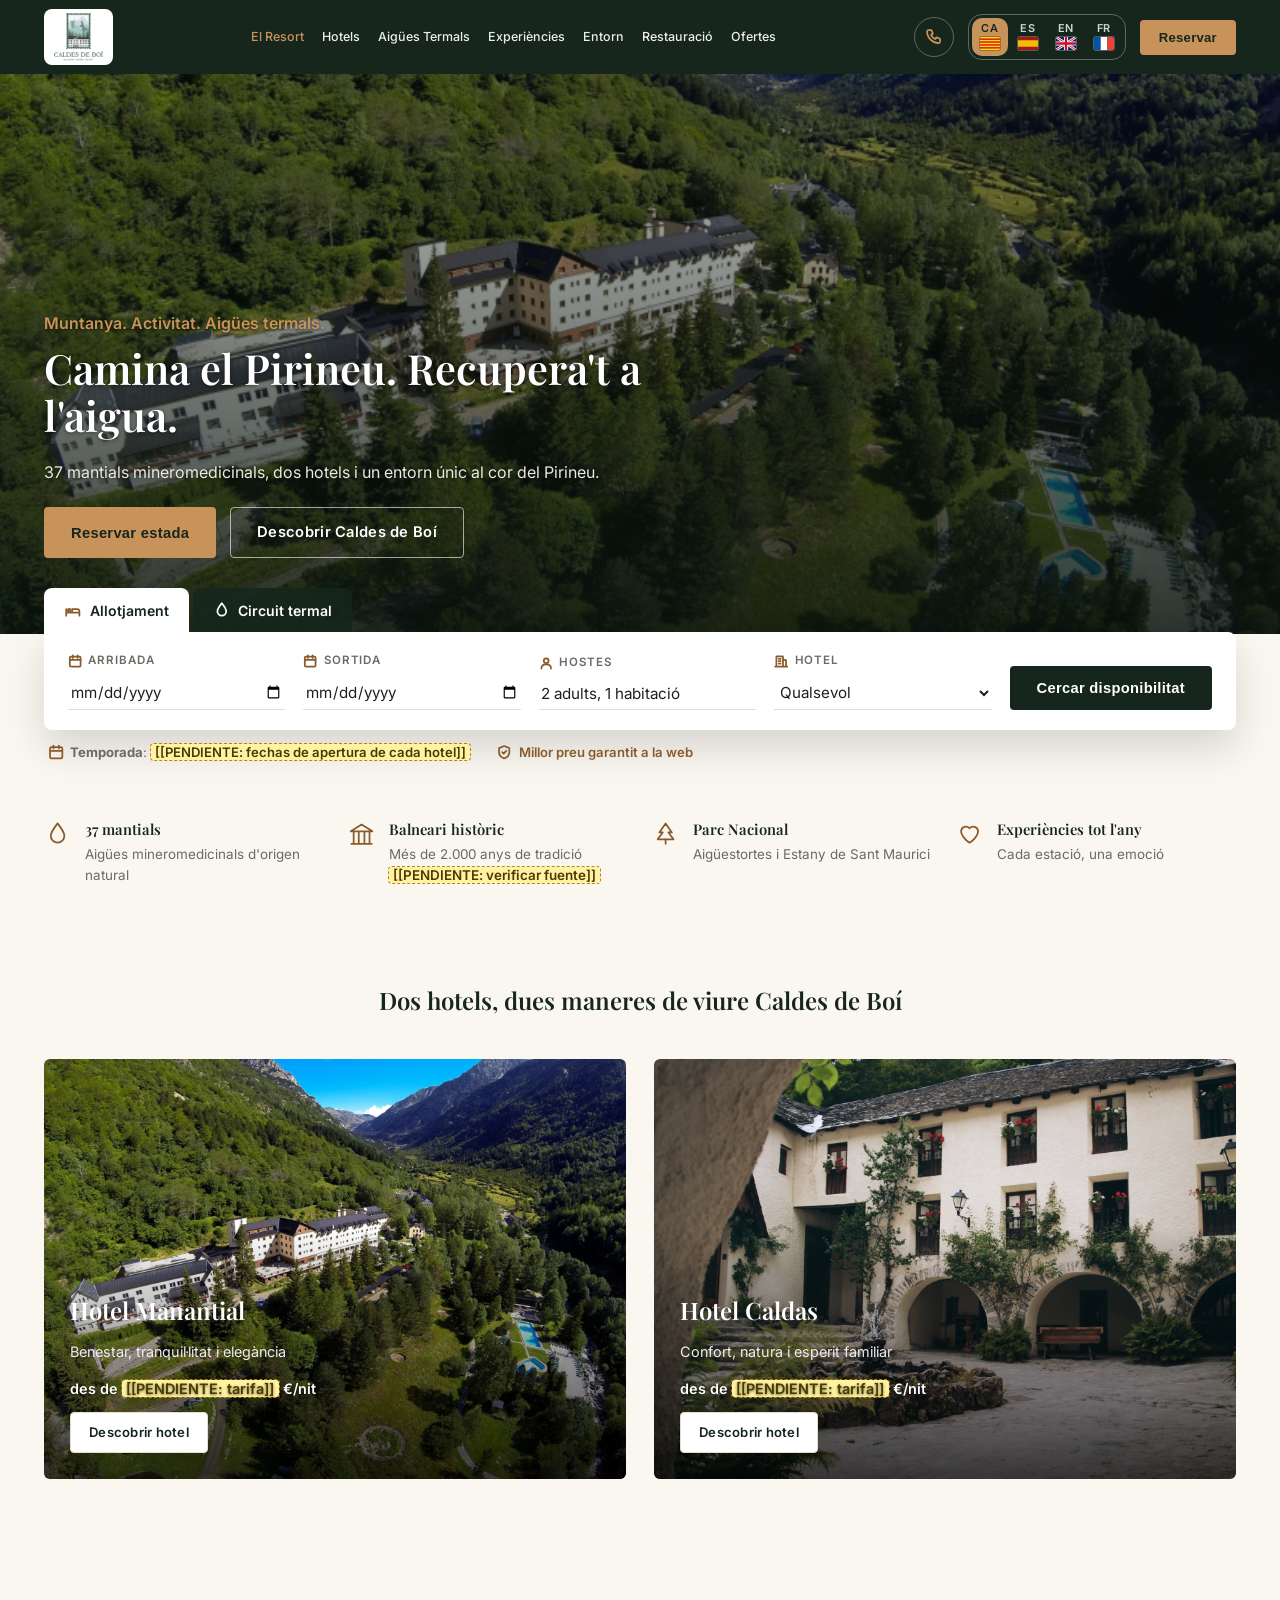
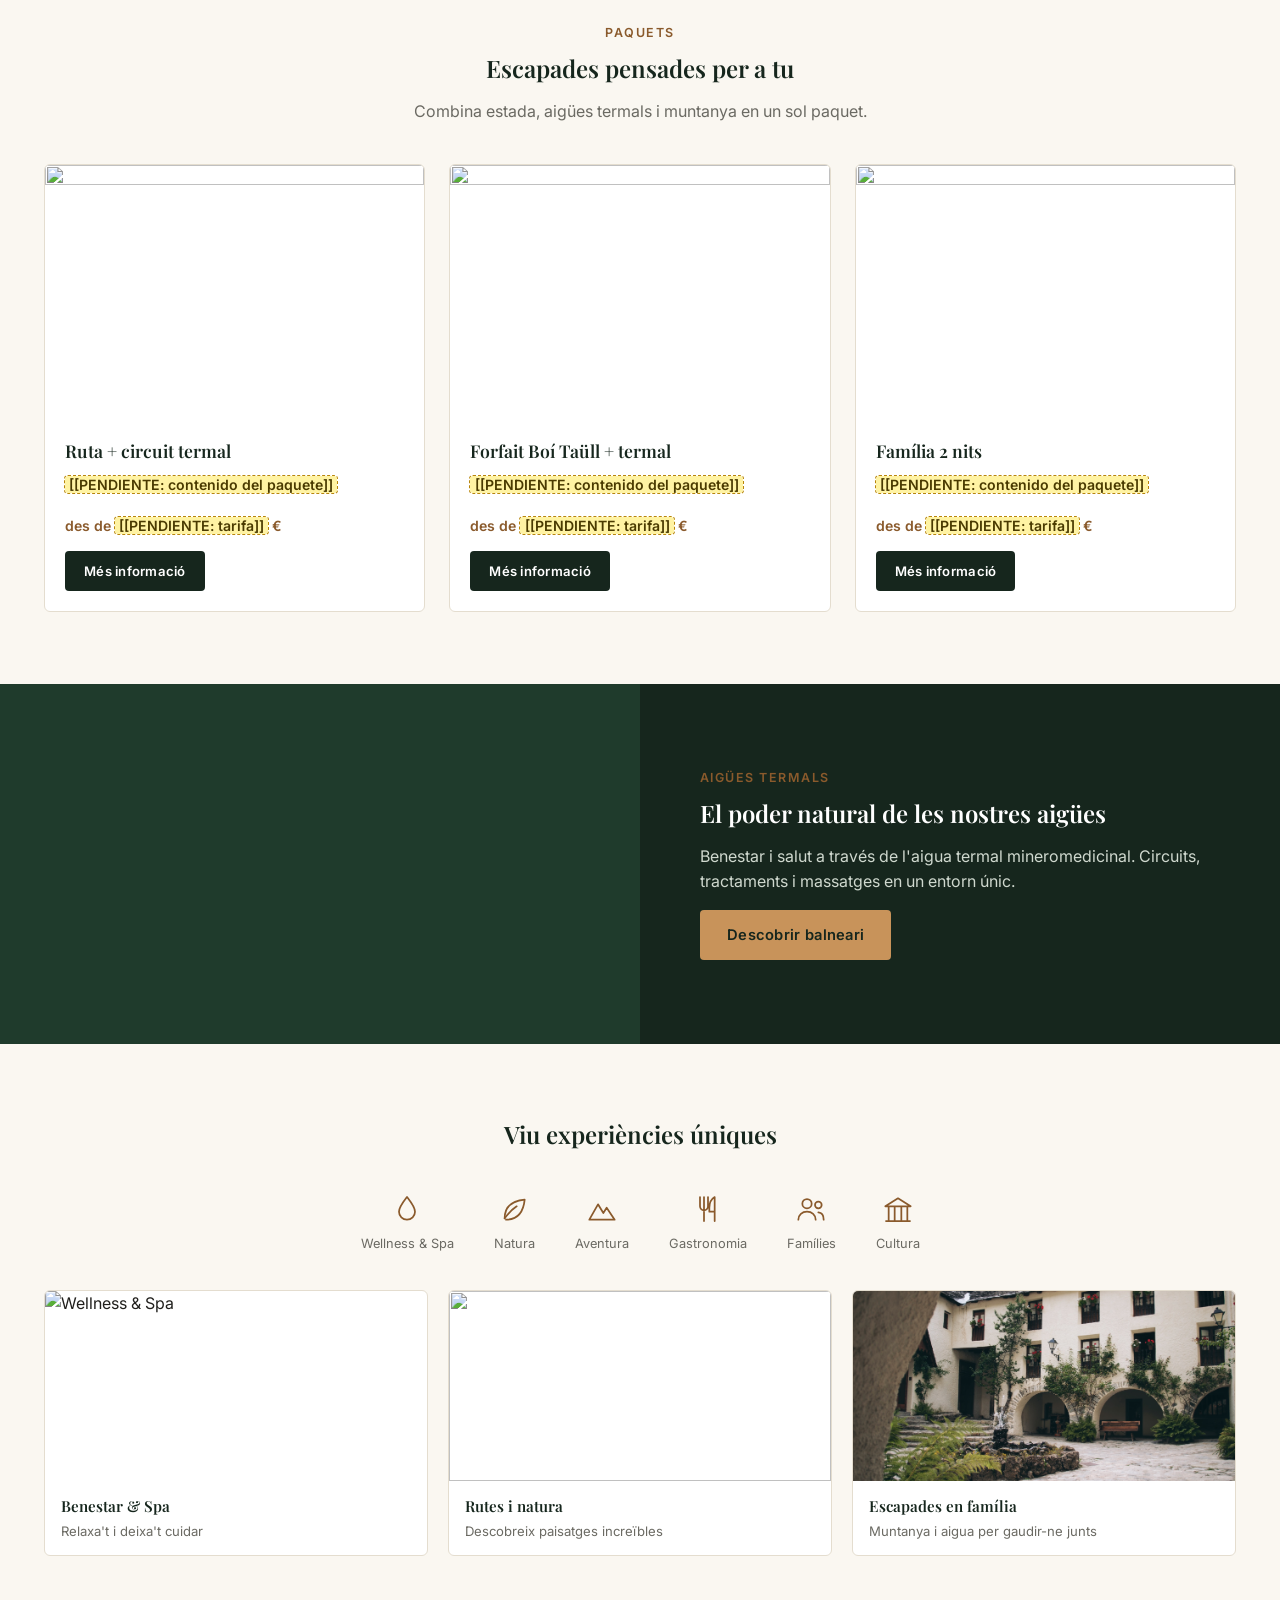
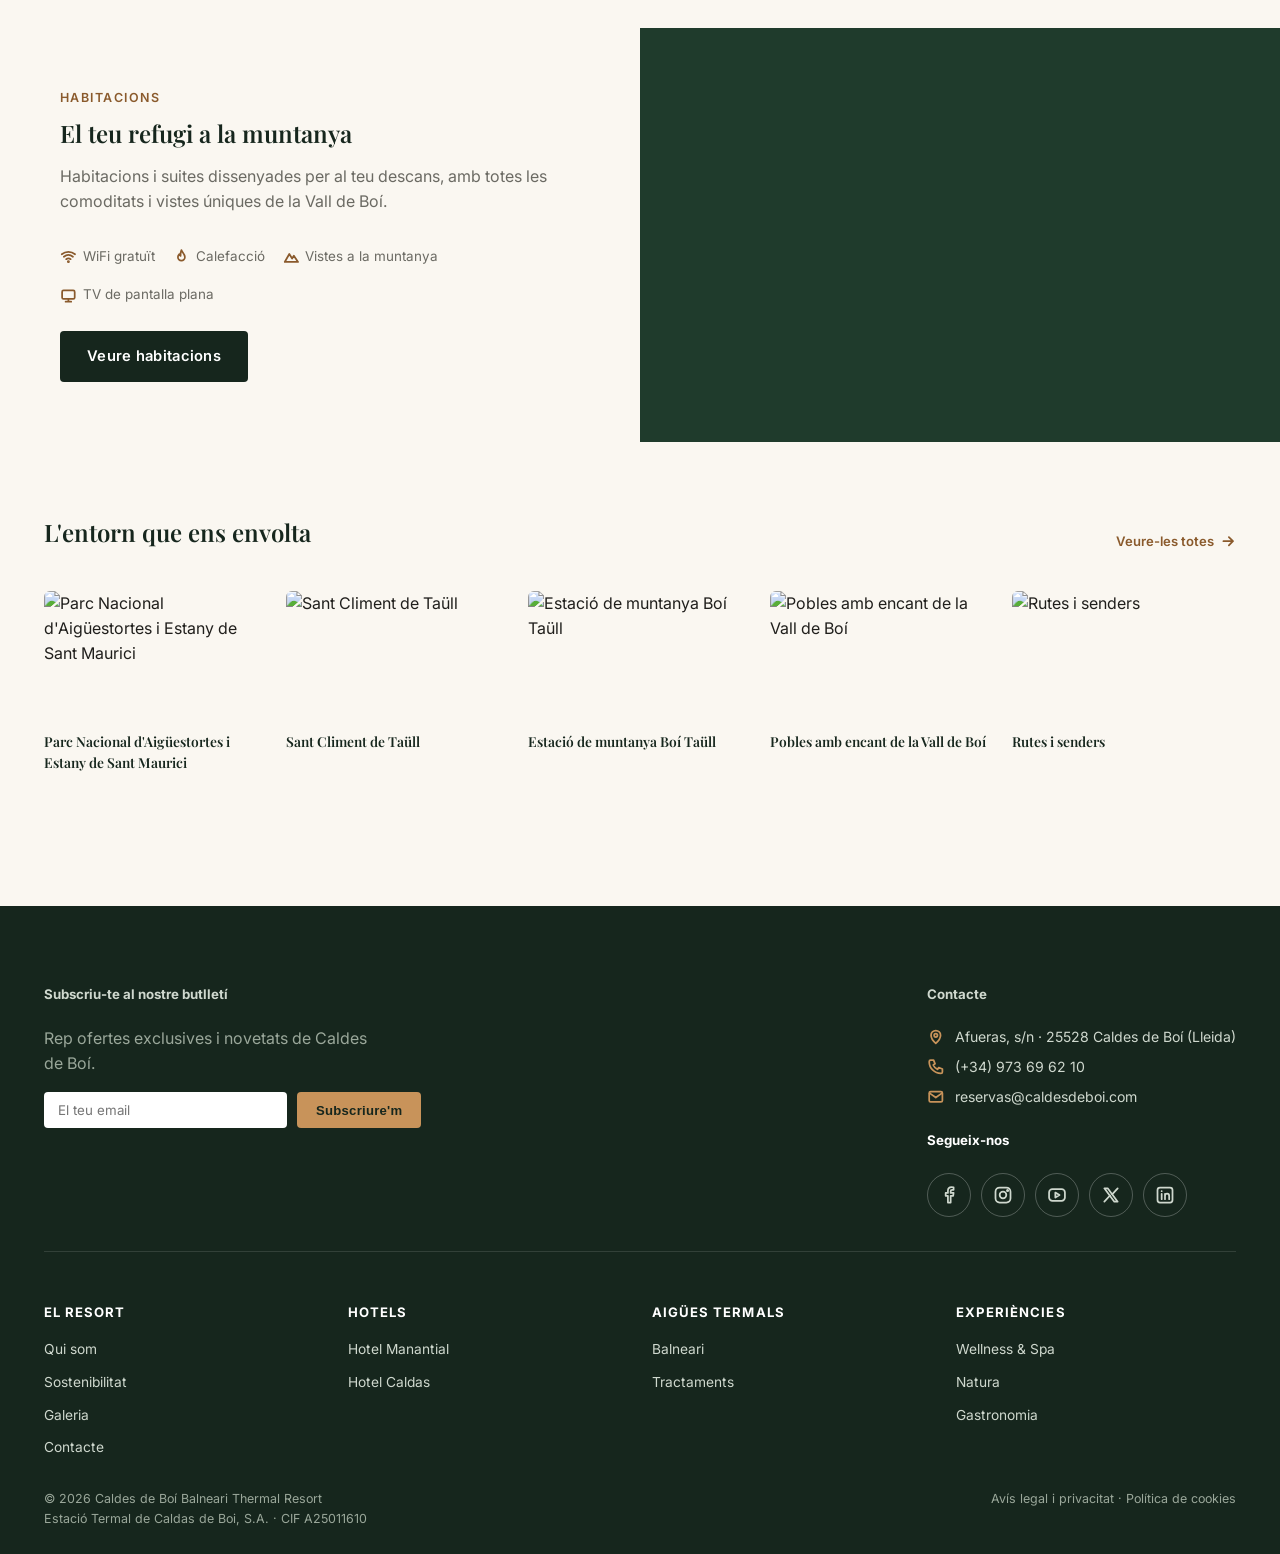
==== commit 8b9a32c6: "Datos reales de contacto, redes y avisos legales; banderas en el selector de idioma Co-Authored-By: " ====
--- a/index.html
+++ b/index.html
@@ -22,7 +22,7 @@
 <link rel="preconnect" href="https://fonts.gstatic.com" crossorigin />
 <link rel="stylesheet" href="https://fonts.googleapis.com/css2?family=Playfair+Display:wght@500;600;700&family=Inter:wght@400;500;600&display=swap" />
 <link rel="stylesheet" href="css/style.css" />
-<!-- Datos estructurados. Los [[PENDIENTE]] (dirección, teléfono, coordenadas) deben sustituirse por datos reales antes de validar en Google Rich Results. -->
+<!-- Datos estructurados. Dirección, teléfono, email, CIF y redes: de caldesdeboi.com. Solo las coordenadas siguen [[PENDIENTE]] (geo): sustituir o eliminar el bloque "geo" antes de validar en Google Rich Results. -->
 <script type="application/ld+json">
 {
   "@context": "https://schema.org",
@@ -31,14 +31,24 @@
       "@type": "Resort",
       "@id": "https://robsmm8.github.io/caldes-de-boi-web/#resort",
       "name": "Caldes de Boí Balneari Thermal Resort",
+      "legalName": "Estació Termal de Caldas de Boi, S.A.",
+      "taxID": "A25011610",
+      "sameAs": [
+        "https://www.facebook.com/CaldesdeBoiBalneari",
+        "https://www.instagram.com/balneario_caldes_de_boi/",
+        "https://www.youtube.com/channel/UCAiTDQuVFq_qlnC5kTs8Vqg",
+        "https://twitter.com/caldesdeboi",
+        "https://www.linkedin.com/company/estaci-n-termal-caldes-de-bo-s.a./"
+      ],
       "url": "https://robsmm8.github.io/caldes-de-boi-web/index.html",
       "image": "https://robsmm8.github.io/caldes-de-boi-web/assets/img/hero-manantial-aerea.jpg",
       "description": "Balneario termal y dos hoteles en el corazón del Pirineo, en Caldes de Boí (Vall de Boí).",
-      "telephone": "[[PENDIENTE: teléfono de reservas]]",
+      "telephone": "+34973696210",
+      "email": "reservas@caldesdeboi.com",
       "address": {
         "@type": "PostalAddress",
-        "streetAddress": "[[PENDIENTE: dirección exacta]]",
-        "postalCode": "[[PENDIENTE: código postal]]",
+        "streetAddress": "Afueras, s/n",
+        "postalCode": "25528",
         "addressLocality": "Caldes de Boí (Vall de Boí)",
         "addressRegion": "Lleida",
         "addressCountry": "ES"
@@ -58,13 +68,15 @@
       "@type": "Hotel",
       "@id": "https://robsmm8.github.io/caldes-de-boi-web/#hotel-manantial",
       "name": "Hotel Manantial",
+      "starRating": { "@type": "Rating", "ratingValue": "4" },
       "url": "https://robsmm8.github.io/caldes-de-boi-web/hotel-manantial.html",
       "image": "https://robsmm8.github.io/caldes-de-boi-web/assets/img/hero-manantial-aerea.jpg",
-      "telephone": "[[PENDIENTE: teléfono de reservas]]",
+      "telephone": "+34973696210",
+      "email": "reservas@caldesdeboi.com",
       "address": {
         "@type": "PostalAddress",
-        "streetAddress": "[[PENDIENTE: dirección exacta]]",
-        "postalCode": "[[PENDIENTE: código postal]]",
+        "streetAddress": "Afueras, s/n",
+        "postalCode": "25528",
         "addressLocality": "Caldes de Boí (Vall de Boí)",
         "addressRegion": "Lleida",
         "addressCountry": "ES"
@@ -75,13 +87,15 @@
       "@type": "Hotel",
       "@id": "https://robsmm8.github.io/caldes-de-boi-web/#hotel-caldas",
       "name": "Hotel Caldas",
+      "starRating": { "@type": "Rating", "ratingValue": "3" },
       "url": "https://robsmm8.github.io/caldes-de-boi-web/hotel-caldas.html",
       "image": "https://robsmm8.github.io/caldes-de-boi-web/assets/img/hotel-caldas-patio.jpg",
-      "telephone": "[[PENDIENTE: teléfono de reservas]]",
+      "telephone": "+34973696210",
+      "email": "reservas@caldesdeboi.com",
       "address": {
         "@type": "PostalAddress",
-        "streetAddress": "[[PENDIENTE: dirección exacta]]",
-        "postalCode": "[[PENDIENTE: código postal]]",
+        "streetAddress": "Afueras, s/n",
+        "postalCode": "25528",
         "addressLocality": "Caldes de Boí (Vall de Boí)",
         "addressRegion": "Lleida",
         "addressCountry": "ES"
@@ -94,11 +108,12 @@
       "name": "Balneario de Caldes de Boí",
       "url": "https://robsmm8.github.io/caldes-de-boi-web/balneario.html",
       "image": "https://robsmm8.github.io/caldes-de-boi-web/assets/img/hero-manantial-aerea.jpg",
-      "telephone": "[[PENDIENTE: teléfono de reservas]]",
+      "telephone": "+34973696210",
+      "email": "reservas@caldesdeboi.com",
       "address": {
         "@type": "PostalAddress",
-        "streetAddress": "[[PENDIENTE: dirección exacta]]",
-        "postalCode": "[[PENDIENTE: código postal]]",
+        "streetAddress": "Afueras, s/n",
+        "postalCode": "25528",
         "addressLocality": "Caldes de Boí (Vall de Boí)",
         "addressRegion": "Lleida",
         "addressCountry": "ES"
--- a/css/style.css
+++ b/css/style.css
@@ -158,14 +158,17 @@
 a.header-phone:hover .phone-text { text-decoration: underline; }
 .header-phone.is-pending { font-size: .74rem; }
 
-.lang-switch { display: flex; align-items: center; gap: 2px; border: 1px solid rgba(255,255,255,.3); border-radius: 20px; padding: 3px; }
+.lang-switch { display: flex; align-items: center; gap: 2px; border: 1px solid rgba(255,255,255,.3); border-radius: 14px; padding: 3px; }
 .lang-btn {
+  display: flex; flex-direction: column; align-items: center; gap: 3px;
   background: none; border: none; cursor: pointer; color: #cfd8ce;
-  font-size: .68rem; font-weight: 600; letter-spacing: .03em;
-  padding: 4px 8px; border-radius: 16px; min-height: 26px;
-}
-.lang-btn:hover { color: var(--white); }
+  font-family: inherit; font-size: .68rem; font-weight: 600; letter-spacing: .03em; line-height: 1;
+  padding: 5px 8px 6px; border-radius: 10px; min-width: 36px;
+}
+.lang-btn:hover { color: var(--white); background: rgba(255,255,255,.08); }
 .lang-btn.active { background: var(--amber); color: var(--green-dark); }
+.lang-flag { width: 20px; height: 13px; border-radius: 2px; box-shadow: 0 0 0 1px rgba(0,0,0,.25); }
+.lang-btn:not(.active) .lang-flag { box-shadow: 0 0 0 1px rgba(255,255,255,.25); }
 .nav-toggle {
   display: none; background: none; border: none; color: var(--white); cursor: pointer;
   min-width: 44px; min-height: 44px; align-items: center; justify-content: center;
@@ -385,7 +388,11 @@
 .footer-cols a { font-size: .86rem; color: #cfd8ce; }
 .footer-cols a:hover { color: var(--white); }
 .footer-bottom { display: flex; justify-content: space-between; font-size: .78rem; color: #9aa79a; flex-wrap: wrap; gap: 10px; }
-.social { display: flex; gap: 10px; }
+.footer-contact address { font-style: normal; margin-bottom: 22px; }
+.footer-contact address p { display: flex; gap: 10px; align-items: flex-start; margin: 0 0 8px; color: #cfd8ce; font-size: .88rem; }
+.footer-contact address .icon { color: var(--amber); margin-top: 2px; }
+.footer-contact address a:hover { color: var(--white); text-decoration: underline; }
+.social { display: flex; gap: 10px; flex-wrap: wrap; }
 .social a { width: 44px; height: 44px; border: 1px solid rgba(255,255,255,.25); border-radius: 50%; display: flex; align-items: center; justify-content: center; }
 .social a:hover { border-color: var(--amber); color: var(--amber); }
 
@@ -513,7 +520,7 @@
   .main-nav.open .nav-phone { display: inline-flex; align-items: center; gap: 8px; font-weight: 600; }
   .main-nav.open .nav-phone .icon { color: var(--amber); }
   .main-nav.open .nav-phone .phone-text { position: static; width: auto; height: auto; clip: auto; }
-  .lang-btn { padding: 4px 6px; }
+  .lang-btn { padding: 5px 4px 6px; min-width: 32px; }
   .hero h1 { font-size: 2.1rem; }
   .grid-2, .grid-3, .exp-photos, .footer-cols { grid-template-columns: 1fr; }
   .booking-widget { padding: 18px 16px; gap: 16px; }
